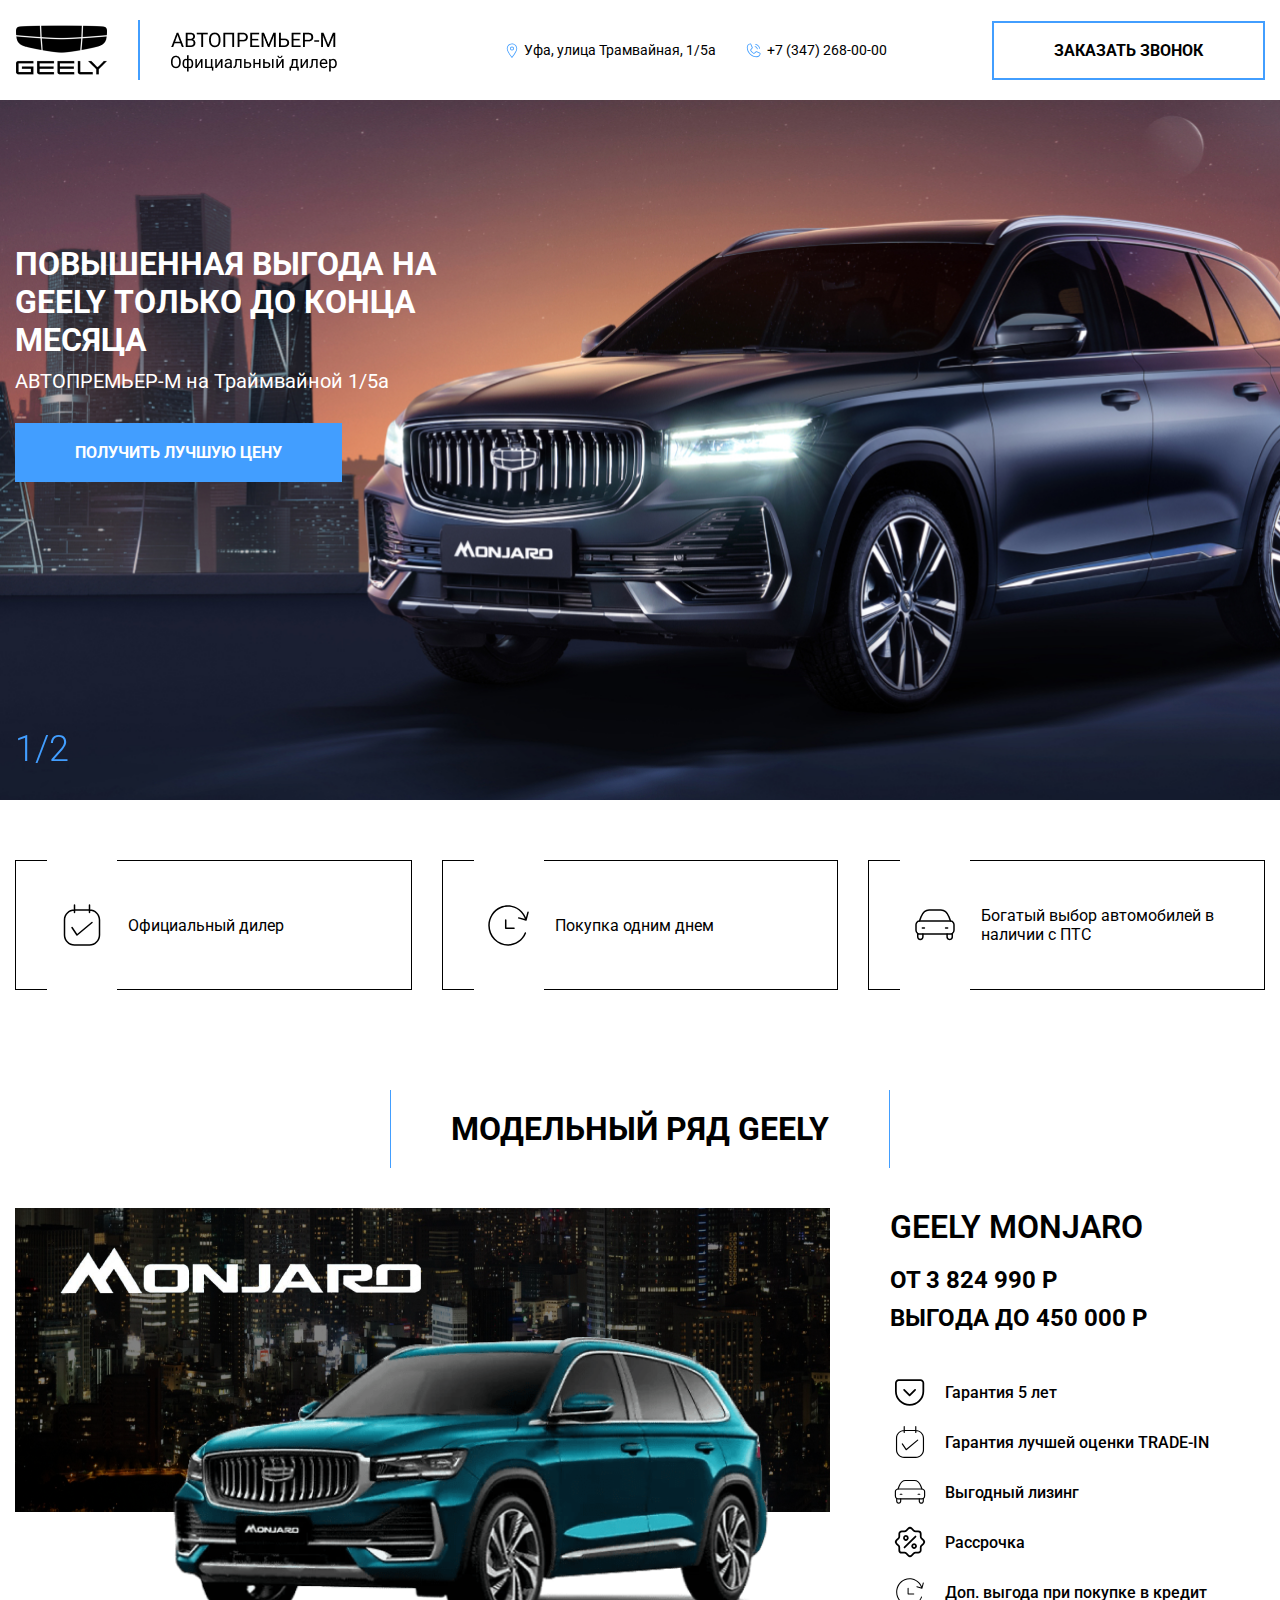
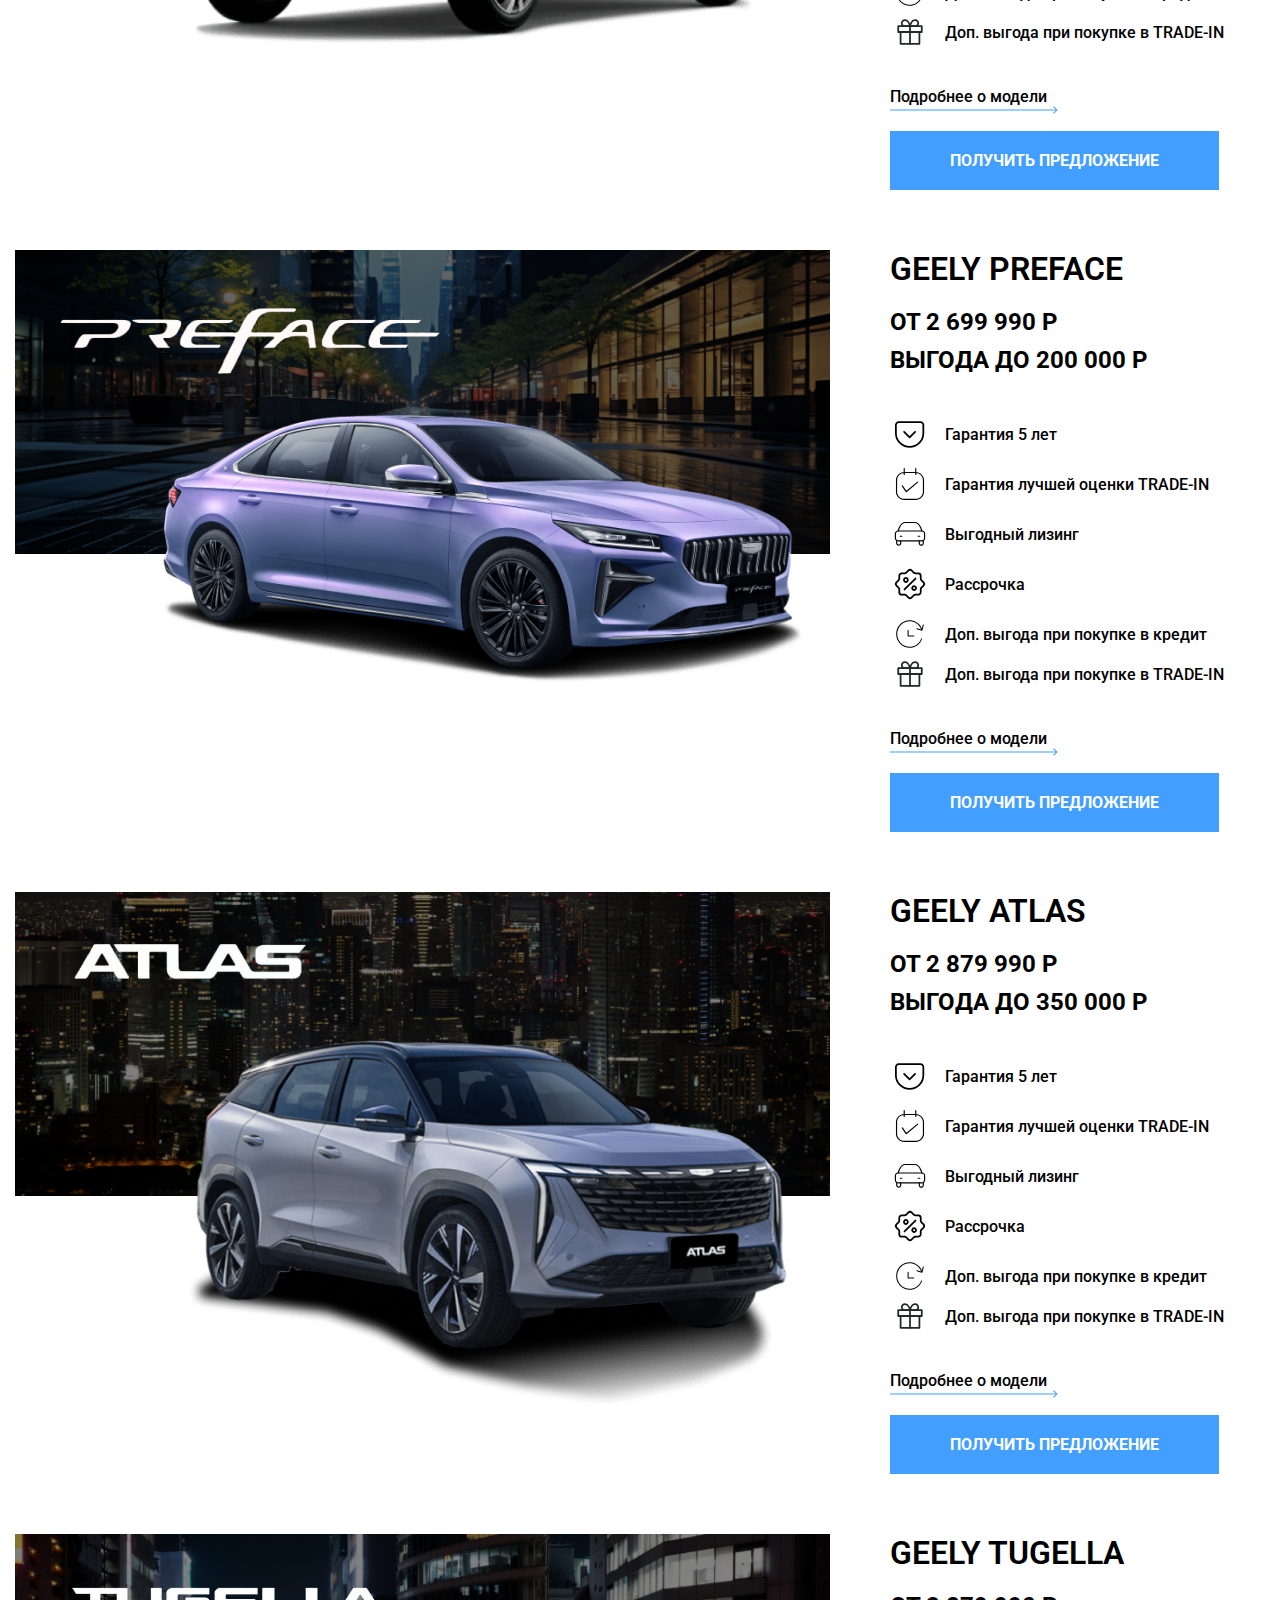
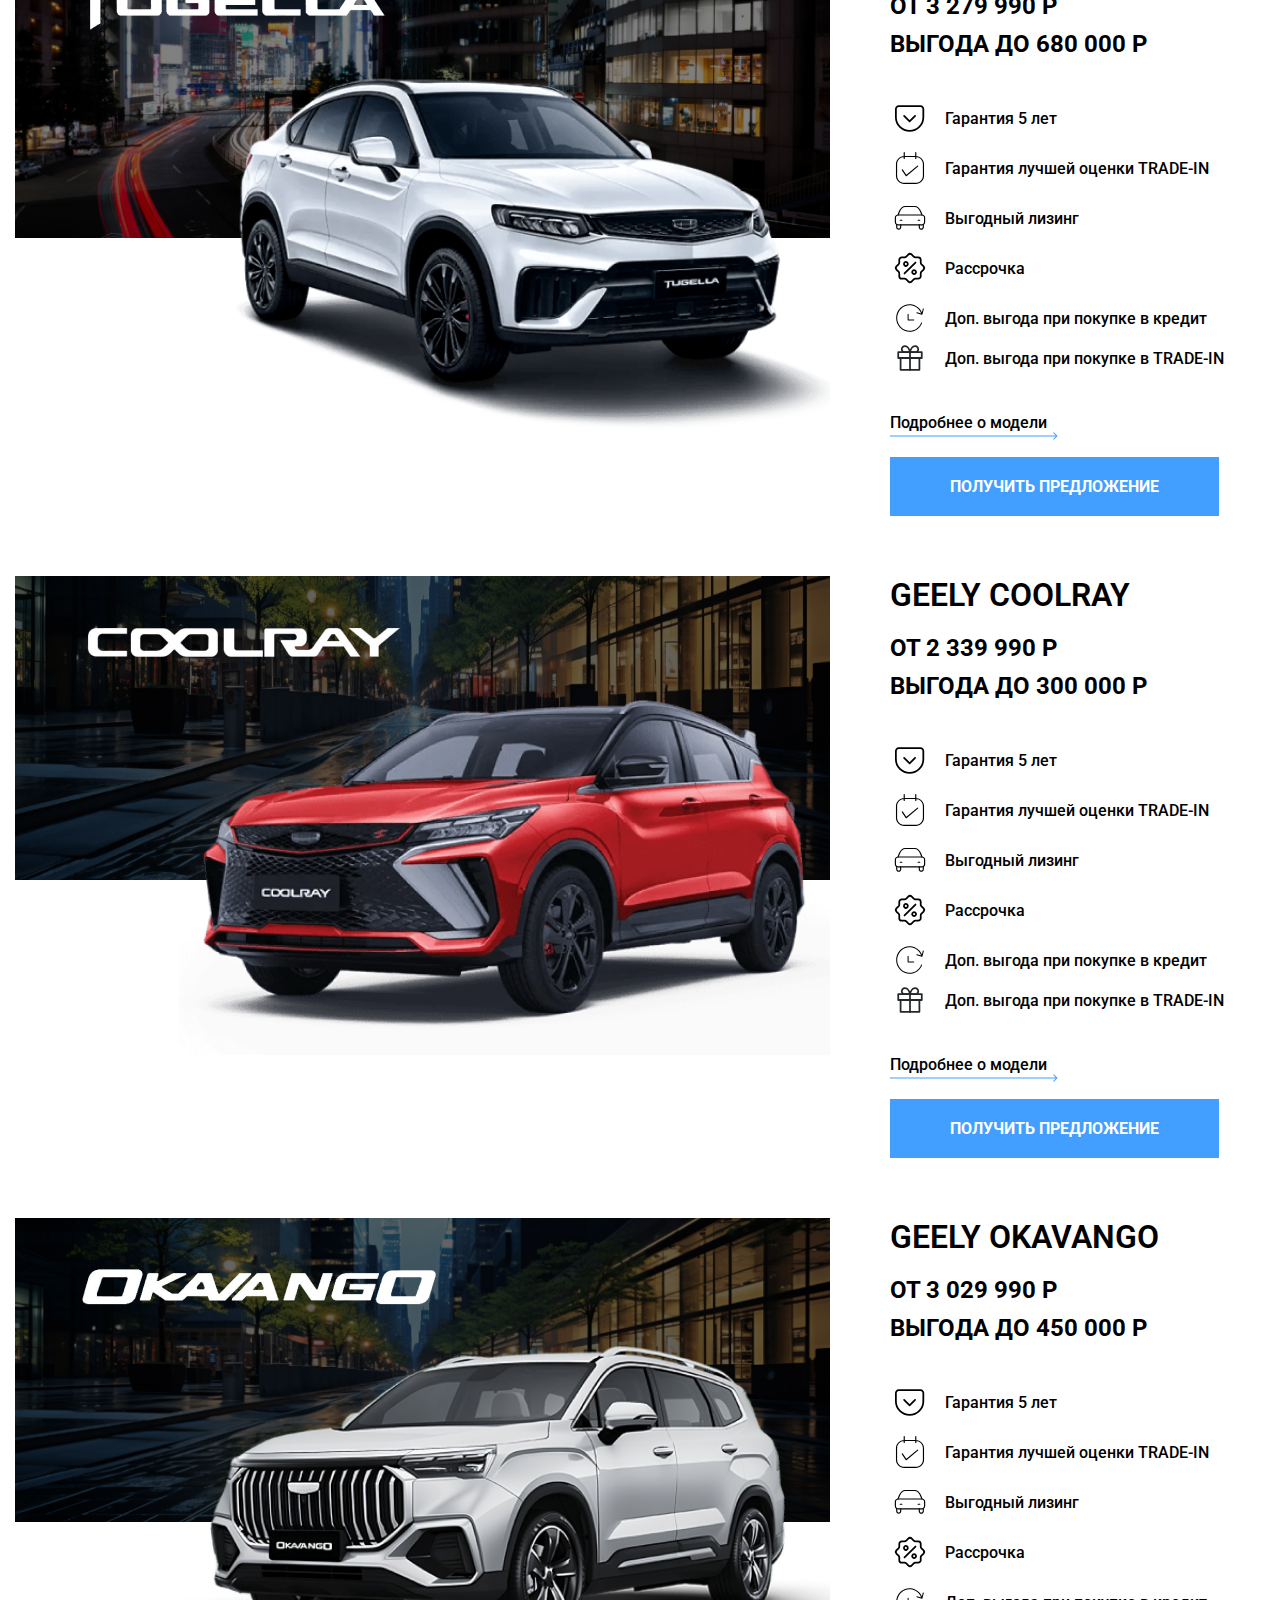
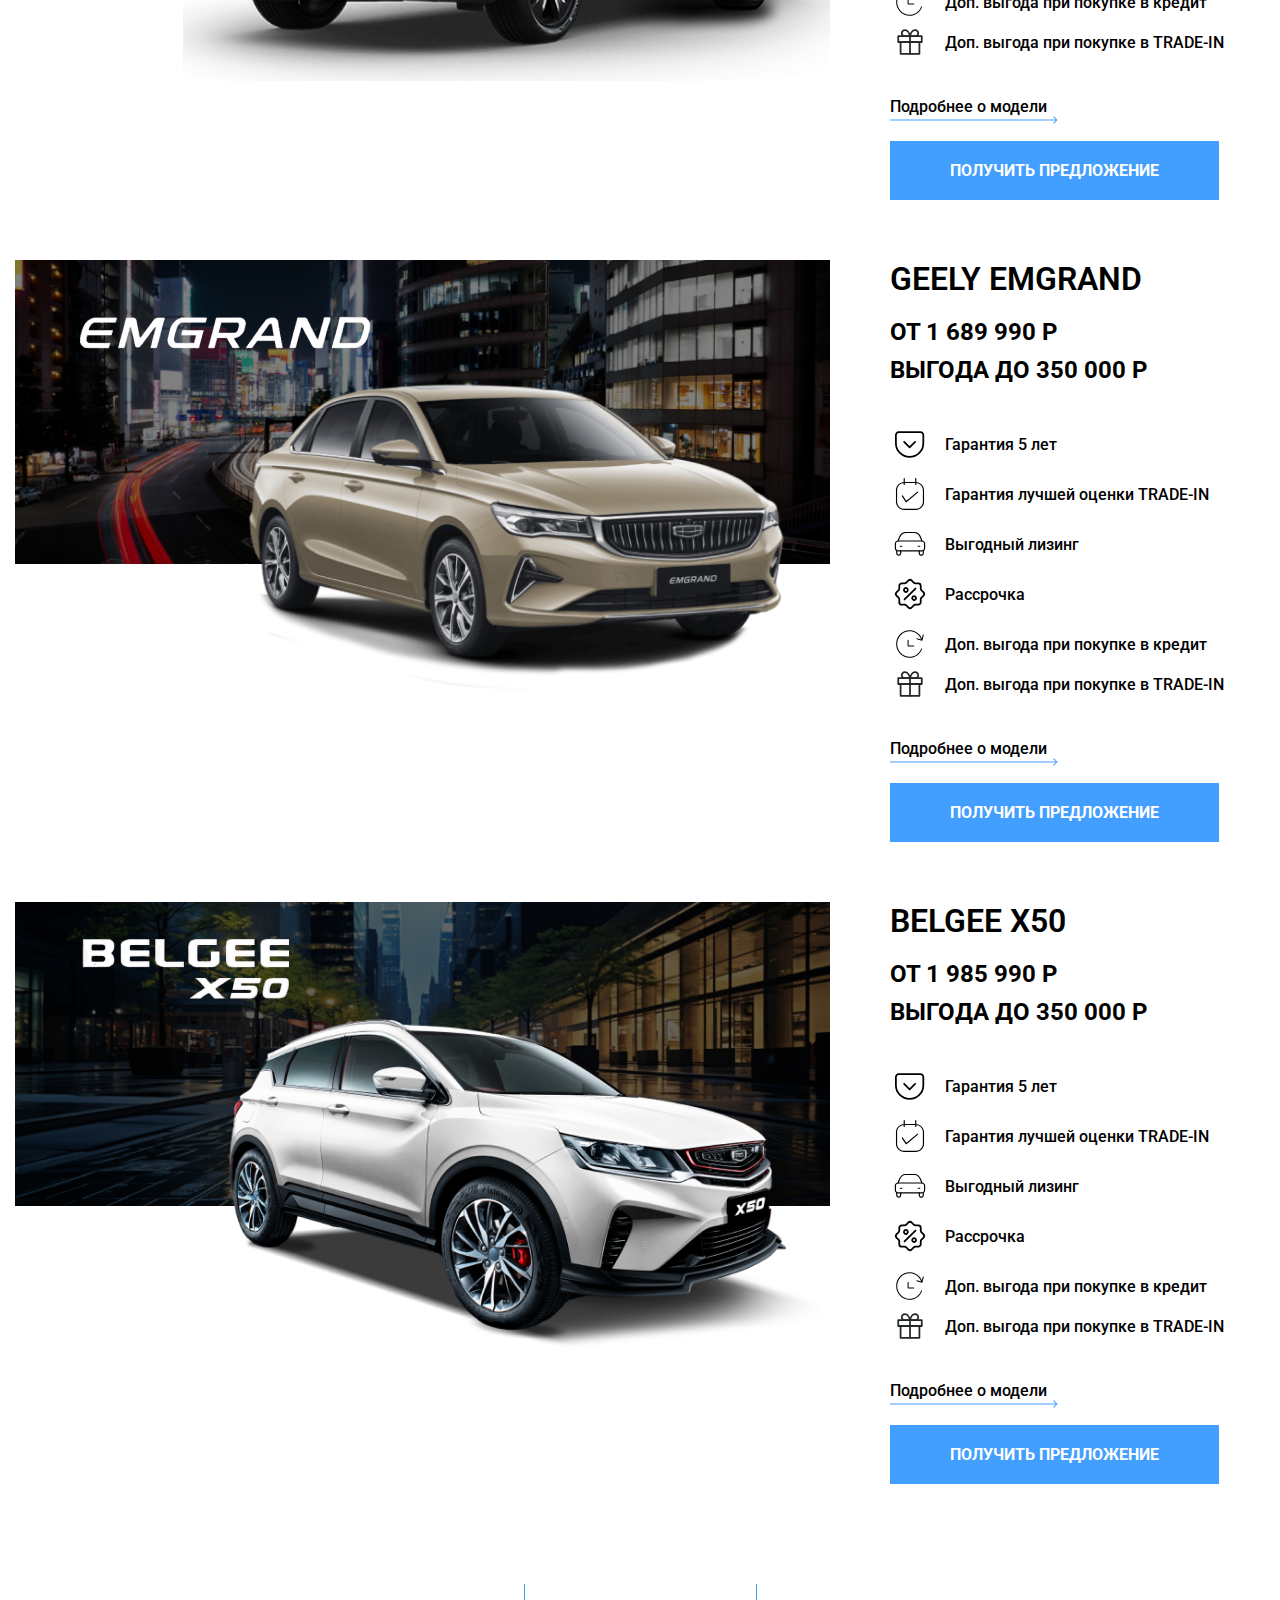
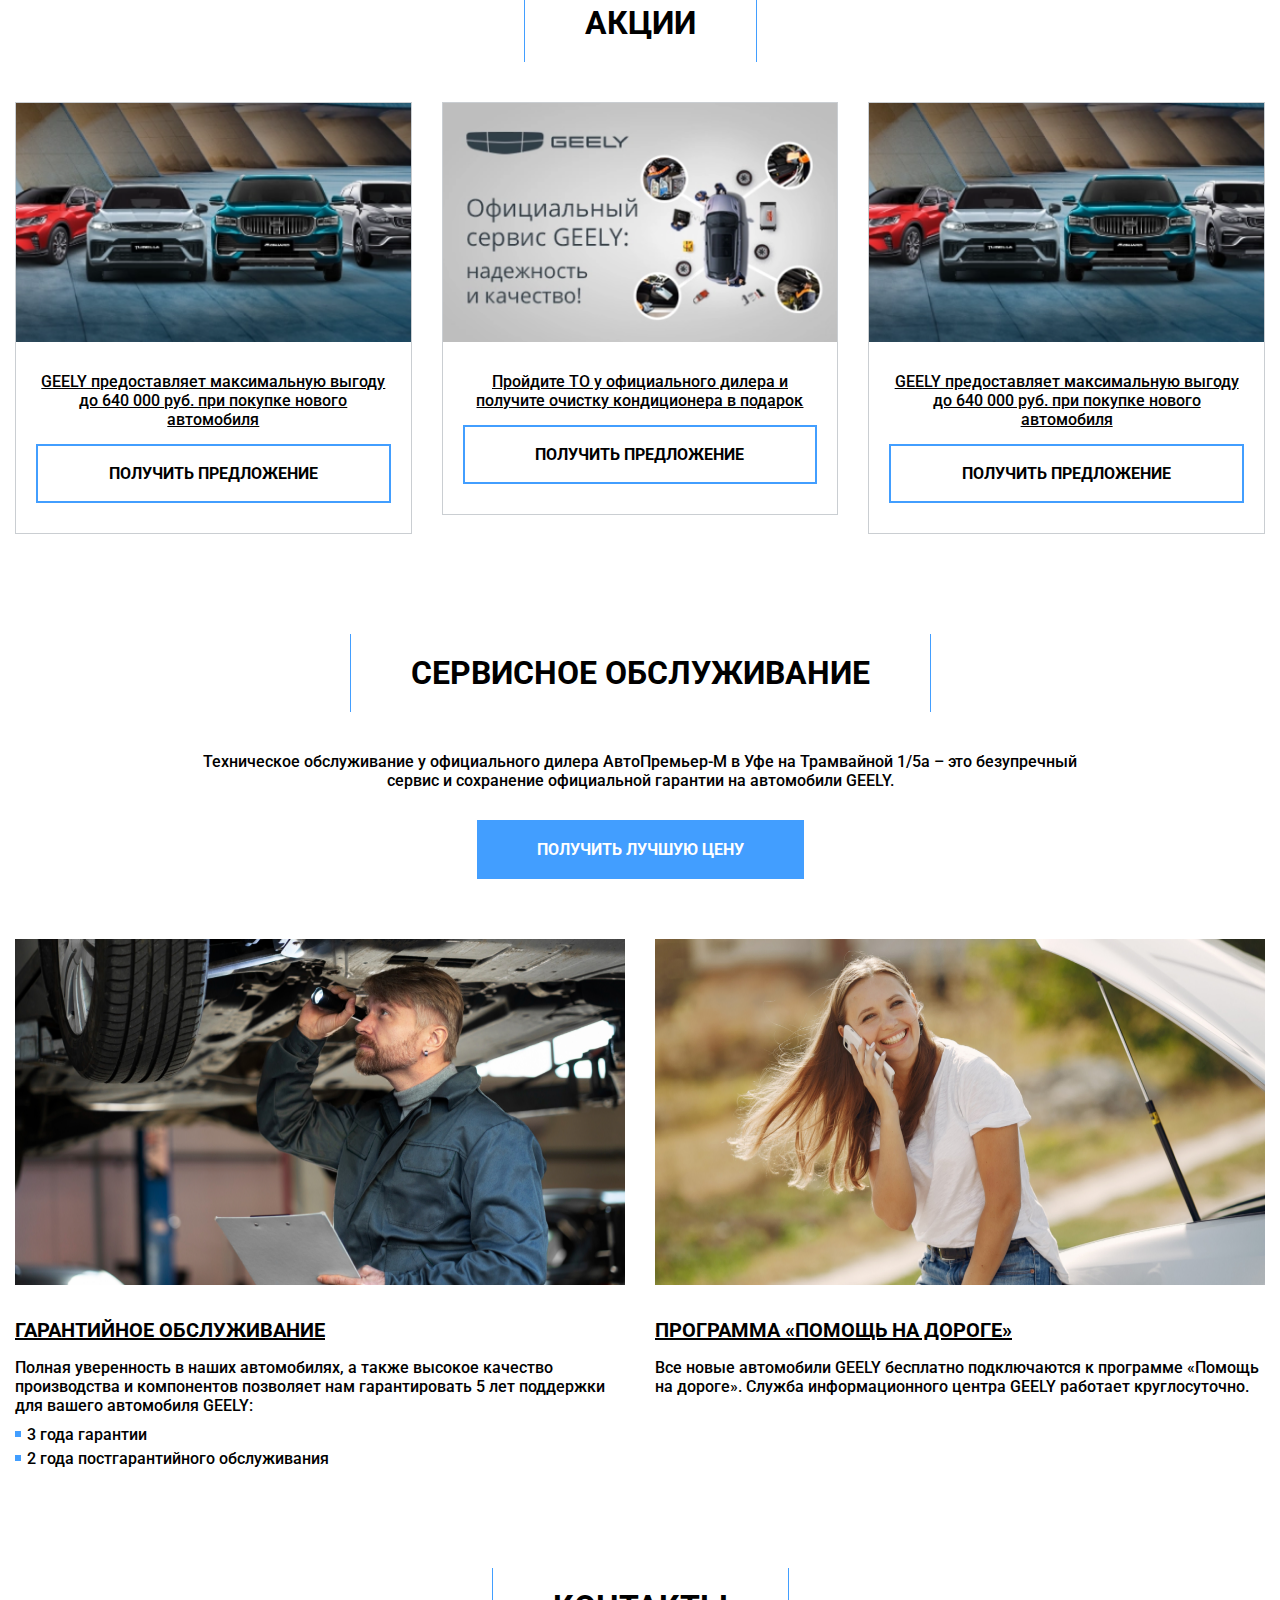
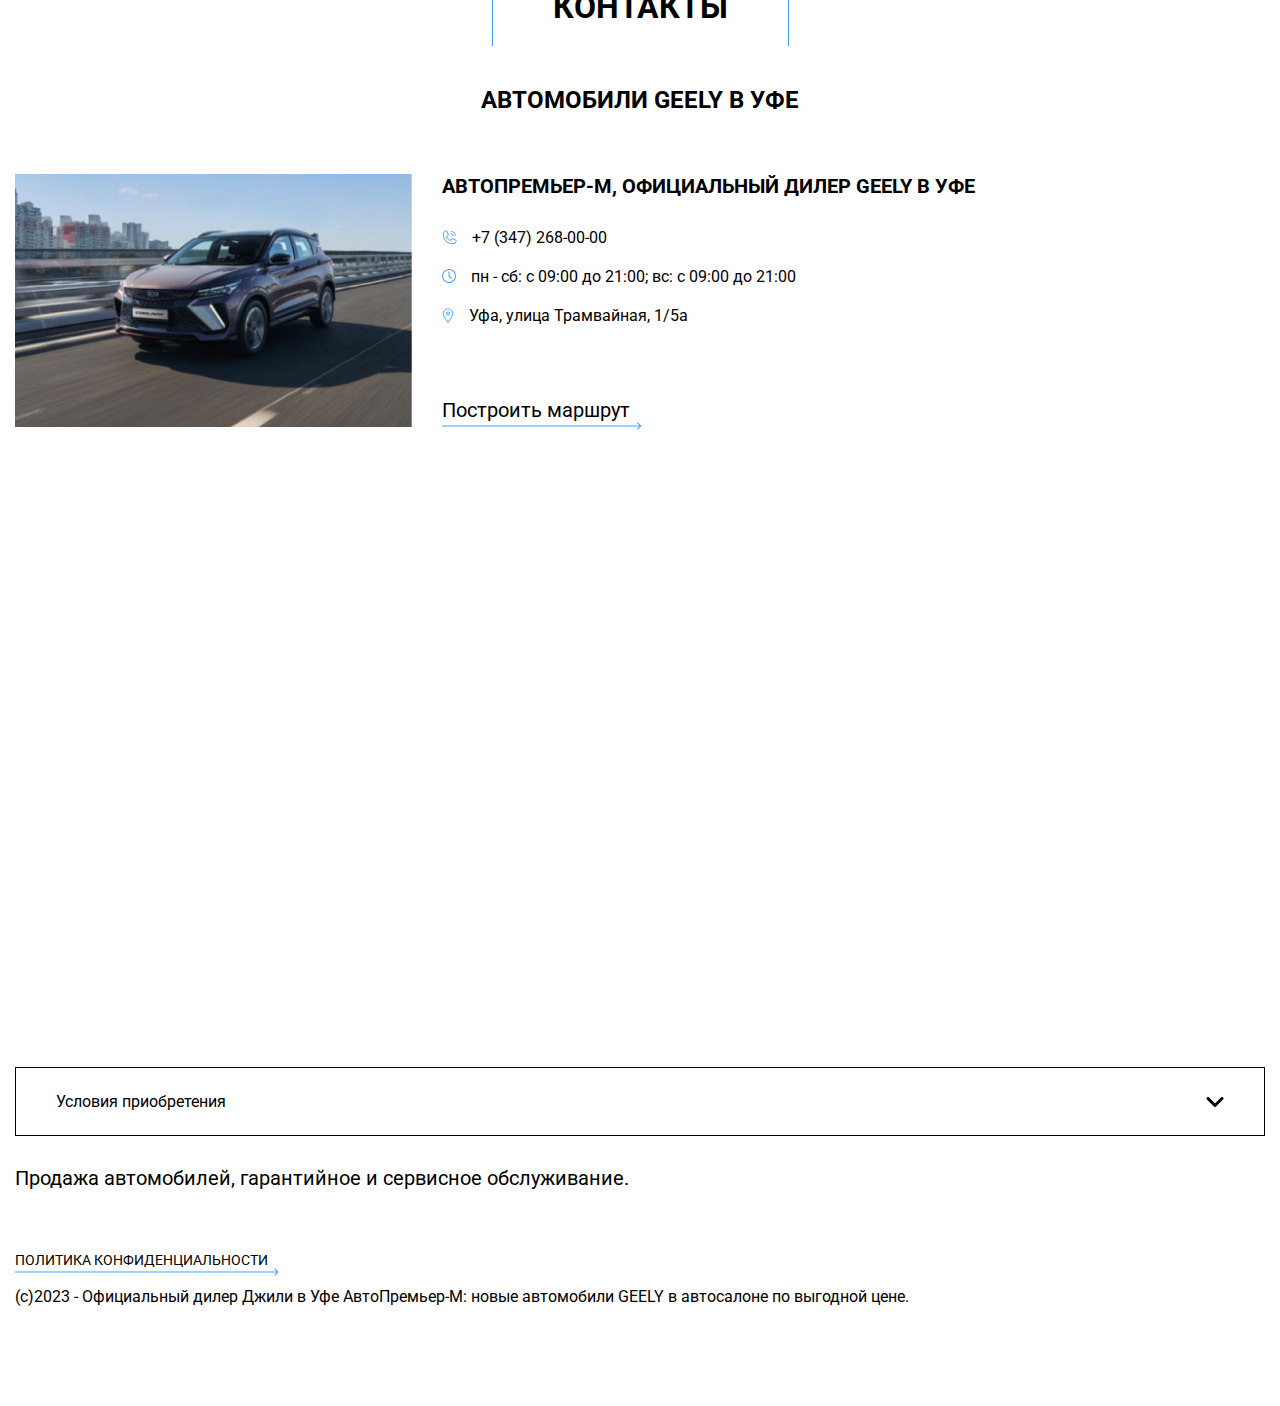
==== index.html @ cdb9cc49 "v.1" ====
<!DOCTYPE html>
<html lang="ru">
<head>
  <meta charset="utf-8">
  <title>Default</title>
  <meta name="description" content="">
  <meta http-equiv="X-UA-Compatible" content="IE=edge">
  <meta name="viewport" content="width=device-width, initial-scale=1.0">
  <!-- <link rel="shortcut icon" type="image/x-icon" href="favicon.ico"> -->

  <!-- Fonts -->
  <link rel="preconnect" href="https://fonts.googleapis.com">
  <link rel="preconnect" href="https://fonts.gstatic.com" crossorigin>
  <link href="https://fonts.googleapis.com/css2?family=Roboto:ital,wght@0,100;0,300;0,400;0,500;0,700;0,900;1,100;1,300;1,400;1,500;1,700;1,900&display=swap" rel="stylesheet">
  <!-- Fonts END -->

  <!-- Libs -->
  <link rel="stylesheet" href="libs/swiper/swiper.min.css">
  <!-- Libs END -->

  <link rel="stylesheet" href="css/reset.css">
  <link rel="stylesheet" href="css/grid.css">
  <link rel="stylesheet" href="css/main.css">
  <link rel="stylesheet" href="css/media.css">
</head>
<body>
  <div class="wrapper fx-column">
    
    <!-- Header -->

    <header class="header">
      <div class="container fx fx-between align-center">
        <div class="logo flex-center">
          <img src="img/logo.png" alt="Logo">
          <span></span>
          <img src="img/logo-text.png" alt="Logo">
        </div>
        <div class="header__data fx align-center">
          <div class="cont fx align-center">
            <a href="#" class="cont__item fx align-center">
              <svg width="12" height="15" viewBox="0 0 12 15" fill="none" xmlns="http://www.w3.org/2000/svg">
                <path d="M6.00005 15L5.68005 14.64C5.48005 14.44 0.800049 8.92002 0.800049 5.60002C0.800049 2.72002 3.12005 0.400024 6.00005 0.400024C8.88005 0.400024 11.2 2.72002 11.2 5.60002C11.2 8.92002 6.52005 14.44 6.32005 14.68L6.00005 15ZM6.00005 1.20002C3.56005 1.20002 1.60005 3.16002 1.60005 5.60002C1.60005 8.16002 4.96005 12.48 6.00005 13.76C7.04005 12.48 10.4 8.16002 10.4 5.60002C10.4 3.16002 8.44005 1.20002 6.00005 1.20002Z" fill="#429EFF"/>
                <path d="M6 7.59998C4.88 7.59998 4 6.71998 4 5.59998C4 4.47998 4.88 3.59998 6 3.59998C7.12 3.59998 8 4.47998 8 5.59998C8 6.71998 7.12 7.59998 6 7.59998ZM6 4.39998C5.32 4.39998 4.8 4.91998 4.8 5.59998C4.8 6.27998 5.32 6.79998 6 6.79998C6.68 6.79998 7.2 6.27998 7.2 5.59998C7.2 4.91998 6.68 4.39998 6 4.39998Z" fill="#429EFF"/>
              </svg>
              Уфа, улица Трамвайная, 1/5а
            </a>
            <a href="#" class="cont__item fx align-center">
              <svg width="15" height="15" viewBox="0 0 15 15" fill="none" xmlns="http://www.w3.org/2000/svg">
                <path d="M9.27969 1.26596C9.29398 1.21239 9.31868 1.16216 9.35239 1.11814C9.3861 1.07412 9.42815 1.03718 9.47615 1.00942C9.52415 0.981671 9.57715 0.963651 9.63211 0.956394C9.68708 0.949137 9.74294 0.952786 9.79649 0.967132C10.8155 1.23293 11.7451 1.76557 12.4898 2.5102C13.2344 3.25482 13.767 4.1845 14.0328 5.20346C14.0472 5.25701 14.0508 5.31287 14.0436 5.36784C14.0363 5.42281 14.0183 5.4758 13.9905 5.5238C13.9628 5.5718 13.9258 5.61385 13.8818 5.64756C13.8378 5.68127 13.7876 5.70597 13.734 5.72026C13.6984 5.72968 13.6618 5.7344 13.625 5.73432C13.5321 5.73438 13.4417 5.70373 13.3679 5.64715C13.2942 5.59057 13.2412 5.51122 13.2172 5.42143C12.989 4.54617 12.5315 3.74759 11.8919 3.108C11.2524 2.46842 10.4538 2.01095 9.57852 1.78276C9.52495 1.76847 9.47472 1.74377 9.4307 1.71006C9.38668 1.67635 9.34974 1.6343 9.32199 1.5863C9.29423 1.5383 9.27621 1.48531 9.26896 1.43034C9.2617 1.37537 9.26535 1.31952 9.27969 1.26596ZM9.01602 4.03276C10.0391 4.30557 10.6944 4.96088 10.9672 5.98393C10.9912 6.07372 11.0442 6.15307 11.1179 6.20965C11.1917 6.26623 11.2821 6.29688 11.375 6.29682C11.4118 6.2969 11.4484 6.29218 11.484 6.28276C11.5376 6.26847 11.5878 6.24377 11.6318 6.21006C11.6758 6.17635 11.7128 6.1343 11.7405 6.0863C11.7683 6.0383 11.7863 5.98531 11.7936 5.93034C11.8008 5.87537 11.7972 5.81951 11.7828 5.76596C11.4313 4.45041 10.5495 3.56869 9.23399 3.21713C9.18044 3.20282 9.12459 3.1992 9.06963 3.20647C9.01468 3.21374 8.96169 3.23177 8.9137 3.25951C8.86572 3.28726 8.82366 3.32419 8.78994 3.36819C8.75623 3.41219 8.73151 3.4624 8.71719 3.51596C8.70288 3.56951 8.69926 3.62536 8.70653 3.68032C8.7138 3.73527 8.73183 3.78826 8.75958 3.83625C8.78732 3.88424 8.82425 3.92629 8.86826 3.96001C8.91226 3.99372 8.96247 4.01845 9.01602 4.03276ZM14.6016 10.8531C14.4812 11.7722 14.0301 12.616 13.3328 13.2268C12.6354 13.8376 11.7395 14.1735 10.8125 14.1718C5.30704 14.1718 0.828132 9.69291 0.828132 4.18744C0.826356 3.26076 1.16199 2.36511 1.77234 1.66781C2.38269 0.970508 3.22601 0.519242 4.14477 0.398304C4.35627 0.372601 4.5704 0.416212 4.755 0.522585C4.9396 0.628958 5.0847 0.792351 5.16852 0.988226L6.65212 4.29994C6.71762 4.44987 6.74473 4.61376 6.73098 4.77679C6.71723 4.93982 6.66306 5.09686 6.57337 5.23369C6.56432 5.24762 6.55446 5.26101 6.54384 5.27377L5.06235 7.0358C5.05336 7.05407 5.04868 7.07416 5.04868 7.09451C5.04868 7.11487 5.05336 7.13496 5.06235 7.15322C5.60094 8.25572 6.75688 9.40323 7.87485 9.94112C7.89352 9.94963 7.91391 9.95368 7.93441 9.95294C7.95491 9.95221 7.97496 9.94672 7.99298 9.9369L9.72899 8.46033C9.74141 8.44958 9.75457 8.43972 9.76837 8.4308C9.90459 8.33998 10.0613 8.28457 10.2244 8.26959C10.3874 8.25461 10.5516 8.28054 10.7021 8.34502L14.0237 9.83354C14.2169 9.91919 14.3775 10.0648 14.4816 10.2488C14.5857 10.4328 14.6278 10.6454 14.6016 10.8552V10.8531ZM13.7656 10.749C13.768 10.7196 13.761 10.6902 13.7458 10.665C13.7305 10.6397 13.7077 10.6199 13.6806 10.6084L10.3583 9.11987C10.3401 9.11286 10.3207 9.10987 10.3013 9.11108C10.2819 9.11229 10.2629 9.11769 10.2458 9.1269L8.51048 10.6035C8.49782 10.614 8.48446 10.6239 8.4711 10.633C8.32955 10.7274 8.16596 10.7835 7.99627 10.7958C7.82658 10.8081 7.6566 10.7763 7.5029 10.7033C6.21196 10.0796 4.92524 8.80487 4.30157 7.52588C4.22822 7.37307 4.19556 7.20391 4.20677 7.03478C4.21798 6.86565 4.27267 6.70228 4.36555 6.56049C4.37466 6.54643 4.38477 6.53303 4.39579 6.52041L5.87587 4.75627C5.88433 4.73786 5.88871 4.71783 5.88871 4.69756C5.88871 4.67729 5.88433 4.65727 5.87587 4.63885L4.39579 1.32643C4.38602 1.29983 4.36843 1.2768 4.34535 1.26036C4.32226 1.24393 4.29475 1.23485 4.26641 1.23432H4.25024C3.53512 1.32945 2.87908 1.68161 2.4046 2.22504C1.93013 2.76848 1.66968 3.46603 1.67188 4.18744C1.67188 9.22744 5.77251 13.3281 10.8125 13.3281C11.534 13.3302 12.2317 13.0697 12.7751 12.5951C13.3186 12.1205 13.6707 11.4643 13.7656 10.749Z" fill="#429EFF"/>
              </svg>
              +7 (347) 268-00-00
            </a>
          </div>
          <a href="#" class="btn btn--second flex-center header__btn">Заказать звонок</a>
        </div>
      </div>
    </header>
    
    <!-- Main -->

    <main class="main">

      <!-- Hero -->

      <div class="swiper-container hero">
        <div class="swiper-wrapper">
          <div class="swiper-slide hero__item">
            <span class="hero__img" style="background: url(img/other/hero-1.jpg) center/cover no-repeat;"></span>
            <div class="container">
              <div class="hero__box">
                <div class="title">
                  <p class="title__h1">Повышенная выгода на GeEly только до конца месяца</p>
                </div>
                <p class="hero__text"><span>Автопремьер-М </span> на Траймвайной 1/5а</p>
                <div class="hero__btn fx">
                  <a href="#" class="btn btn--primary flex-center">пОЛУЧИТЬ ЛУЧШУЮ ЦЕНУ</a>
                </div>
              </div>
            </div>
          </div>
          <div class="swiper-slide hero__item">
            <span class="hero__img" style="background: url(img/other/hero-1.jpg) center/cover no-repeat;"></span>
            <div class="container">
              <div class="hero__box">
                <div class="title">
                  <p class="title__h1">Повышенная выгода на GeEly только до конца месяца</p>
                </div>
                <p class="hero__text"><span>Автопремьер-М </span> на Траймвайной 1/5а</p>
                <div class="hero__btn fx">
                  <a href="#" class="btn btn--primary flex-center">пОЛУЧИТЬ ЛУЧШУЮ ЦЕНУ</a>
                </div>
              </div>
            </div>
          </div>
        </div>
        <div class="swiper-pagination container fx"></div>
        <div class="hero__arrow container">
          <button class="swiper-button-arrow swiper-button-next flex-center">
            <svg viewBox="0 0 24 45" fill="none" xmlns="http://www.w3.org/2000/svg">
              <path d="M1 1L22 22.5L1 44" stroke="#429EFF" stroke-width="2"/>
            </svg>
          </button>
          <button class="swiper-button-arrow swiper-button-prev flex-center">
            <svg viewBox="0 0 24 45" fill="none" xmlns="http://www.w3.org/2000/svg">
              <path d="M23 1L2 22.5L23 44" stroke="#429EFF" stroke-width="2"/>
            </svg>
          </button>
        </div>
      </div>

      <!-- Vantage -->

      <div class="vantage">
        <div class="container">
          <div class="row">
            <div class="col-4">
              <div class="vantage__item fx align-center">
                <span class="vantage__icon flex-center">
                  <svg xmlns="http://www.w3.org/2000/svg" width="52" height="52" viewBox="0 0 52 52" fill="none">
                    <path d="M18.5 11.75C18.9142 11.75 19.25 11.4142 19.25 11C19.25 10.5858 18.9142 10.25 18.5 10.25V11.75ZM33.5 10.25C33.0858 10.25 32.75 10.5858 32.75 11C32.75 11.4142 33.0858 11.75 33.5 11.75V10.25ZM18.5 10.25C18.0858 10.25 17.75 10.5858 17.75 11C17.75 11.4142 18.0858 11.75 18.5 11.75V10.25ZM33.5 11.75C33.9142 11.75 34.25 11.4142 34.25 11C34.25 10.5858 33.9142 10.25 33.5 10.25V11.75ZM19.25 11C19.25 10.5858 18.9142 10.25 18.5 10.25C18.0858 10.25 17.75 10.5858 17.75 11H19.25ZM17.75 13.5C17.75 13.9142 18.0858 14.25 18.5 14.25C18.9142 14.25 19.25 13.9142 19.25 13.5H17.75ZM17.75 11C17.75 11.4142 18.0858 11.75 18.5 11.75C18.9142 11.75 19.25 11.4142 19.25 11H17.75ZM19.25 6C19.25 5.58579 18.9142 5.25 18.5 5.25C18.0858 5.25 17.75 5.58579 17.75 6H19.25ZM34.25 11C34.25 10.5858 33.9142 10.25 33.5 10.25C33.0858 10.25 32.75 10.5858 32.75 11H34.25ZM32.75 13.5C32.75 13.9142 33.0858 14.25 33.5 14.25C33.9142 14.25 34.25 13.9142 34.25 13.5H32.75ZM32.75 11C32.75 11.4142 33.0858 11.75 33.5 11.75C33.9142 11.75 34.25 11.4142 34.25 11H32.75ZM34.25 6C34.25 5.58579 33.9142 5.25 33.5 5.25C33.0858 5.25 32.75 5.58579 32.75 6H34.25ZM18.5 10.25C12.5629 10.25 7.75 15.0629 7.75 21H9.25C9.25 15.8914 13.3914 11.75 18.5 11.75V10.25ZM7.75 21V36H9.25V21H7.75ZM7.75 36C7.75 41.9371 12.5629 46.75 18.5 46.75V45.25C13.3914 45.25 9.25 41.1086 9.25 36H7.75ZM18.5 46.75H33.5V45.25H18.5V46.75ZM33.5 46.75C39.4371 46.75 44.25 41.9371 44.25 36H42.75C42.75 41.1086 38.6086 45.25 33.5 45.25V46.75ZM44.25 36V21H42.75V36H44.25ZM44.25 21C44.25 15.0629 39.4371 10.25 33.5 10.25V11.75C38.6086 11.75 42.75 15.8914 42.75 21H44.25ZM18.5 11.75L33.5 11.75V10.25L18.5 10.25V11.75ZM17.75 11V13.5H19.25V11H17.75ZM19.25 11V6H17.75V11H19.25ZM32.75 11V13.5H34.25V11H32.75ZM34.25 11V6H32.75V11H34.25Z" fill="black"></path>
                    <path d="M16 28.5L21 36L36 23.5" stroke="black" stroke-width="1.5" stroke-linecap="round" stroke-linejoin="round"></path>
                  </svg>
                </span>
                Официальный дилер
              </div>
            </div>
            <div class="col-4">
              <div class="vantage__item fx align-center">
                <span class="vantage__icon flex-center">
                  <svg xmlns="http://www.w3.org/2000/svg" width="41" height="41" viewBox="0 0 41 41" fill="none">
                    <path d="M37.3031 15.1319C37.4171 15.5301 37.8323 15.7605 38.2305 15.6465C38.6287 15.5325 38.8591 15.1173 38.7451 14.7191L37.3031 15.1319ZM33.2881 6.70714L33.8282 6.18678L33.8277 6.18618L33.2881 6.70714ZM23.5961 1.3722L23.7476 0.637669L23.7462 0.637382L23.5961 1.3722ZM12.6727 2.48655L12.3773 1.79718L12.3765 1.7975L12.6727 2.48655ZM4.18692 9.66295L3.55661 9.25649L3.5566 9.2565L4.18692 9.66295ZM6.53819 34.2873L7.08053 33.7692L7.0802 33.7689L6.53819 34.2873ZM30.4103 36.7138L30.8373 37.3303L30.8375 37.3302L30.4103 36.7138ZM38.0717 28.2383C38.2251 27.8536 38.0375 27.4173 37.6528 27.2639C37.268 27.1105 36.8317 27.298 36.6783 27.6828L38.0717 28.2383ZM37.298 14.7368C37.1938 15.1377 37.4344 15.5471 37.8353 15.6513C38.2362 15.7555 38.6456 15.515 38.7498 15.1141L37.298 14.7368ZM40.7278 7.50308C40.8319 7.10218 40.5914 6.69273 40.1905 6.58855C39.7896 6.48436 39.3802 6.72489 39.276 7.12579L40.7278 7.50308ZM37.8242 15.6485C38.2234 15.7588 38.6365 15.5246 38.7468 15.1253C38.8572 14.7261 38.6229 14.313 38.2237 14.2027L37.8242 15.6485ZM30.8439 12.1634C30.4447 12.0531 30.0316 12.2873 29.9213 12.6866C29.8109 13.0858 30.0451 13.4989 30.4444 13.6092L30.8439 12.1634ZM18.4649 14.9255C18.4649 14.5113 18.1292 14.1755 17.7149 14.1755C17.3007 14.1755 16.9649 14.5113 16.9649 14.9255H18.4649ZM17.7149 23.2831H16.9649C16.9649 23.6973 17.3007 24.0331 17.7149 24.0331V23.2831ZM26.0726 24.0331C26.4868 24.0331 26.8226 23.6973 26.8226 23.2831C26.8226 22.8689 26.4868 22.5331 26.0726 22.5331V24.0331ZM38.7451 14.7191C37.8282 11.5158 36.14 8.58623 33.8282 6.18678L32.748 7.22751C34.8896 9.45038 36.4536 12.1644 37.3031 15.1319L38.7451 14.7191ZM33.8277 6.18618C31.1028 3.36415 27.5896 1.43031 23.7476 0.63767L23.4445 2.10673C26.9907 2.83835 30.2335 4.62332 32.7486 7.2281L33.8277 6.18618ZM23.7462 0.637382C19.9269 -0.142995 15.9603 0.261653 12.3773 1.79718L12.9681 3.17591C16.2703 1.76074 19.926 1.38781 23.4459 2.10702L23.7462 0.637382ZM12.3765 1.7975C8.76043 3.35178 5.68973 5.94867 3.55661 9.25649L4.81722 10.0694C6.78871 7.01223 9.62675 4.6121 12.9688 3.17559L12.3765 1.7975ZM3.5566 9.2565C-1.63783 17.312 -0.628848 27.8788 5.99619 34.8057L7.0802 33.7689C0.934798 27.3435 -0.00113893 17.5417 4.81723 10.0694L3.5566 9.2565ZM5.99586 34.8053C12.5277 41.6434 23.0632 42.7143 30.8373 37.3303L29.9833 36.0972C22.8159 41.061 13.1026 40.0737 7.08053 33.7692L5.99586 34.8053ZM30.8375 37.3302C34.0899 35.0763 36.6061 31.914 38.0717 28.2383L36.6783 27.6828C35.322 31.0846 32.9933 34.0113 29.9831 36.0973L30.8375 37.3302ZM38.7498 15.1141L40.7278 7.50308L39.276 7.12579L37.298 14.7368L38.7498 15.1141ZM38.2237 14.2027L30.8439 12.1634L30.4444 13.6092L37.8242 15.6485L38.2237 14.2027ZM16.9649 14.9255V23.2831H18.4649V14.9255H16.9649ZM17.7149 24.0331H26.0726V22.5331H17.7149V24.0331Z" fill="black"></path>
                  </svg>
                </span>
                Покупка одним днем
              </div>
            </div>
            <div class="col-4">
              <div class="vantage__item fx align-center">
                <span class="vantage__icon flex-center">
                  <svg xmlns="http://www.w3.org/2000/svg" width="52" height="52" viewBox="0 0 52 52" fill="none">
                    <path fill-rule="evenodd" clip-rule="evenodd" d="M12.0795 17.785C13.7029 13.7697 15.6557 11 20.0762 11H31.9257C36.342 11 38.2968 13.7697 39.9224 17.785L41.5458 22.081C42.7554 22.0955 43.8666 22.7504 44.4654 23.8015C44.8176 24.4002 45.0021 25.0828 44.9995 25.7775V31.3169C45.0152 32.6103 44.3623 33.8203 43.2726 34.5173C42.7545 34.84 42.1562 35.0111 41.5458 35.0113H10.454C9.84355 35.0111 9.24534 34.84 8.72716 34.5173C7.63747 33.8203 6.9846 32.6103 7.00031 31.3169V25.7775C6.99803 25.0835 7.18251 24.4017 7.53441 23.8036C8.13318 22.7525 9.24439 22.0976 10.454 22.0831L12.0795 17.785Z" stroke="black" stroke-width="1.5" stroke-linecap="round" stroke-linejoin="round"></path>
                    <path d="M14.6599 35.0134C14.6599 34.5992 14.3241 34.2634 13.9099 34.2634C13.4957 34.2634 13.1599 34.5992 13.1599 35.0134H14.6599ZM13.9099 37.7852H13.1599C13.1599 37.7933 13.16 37.8013 13.1603 37.8093L13.9099 37.7852ZM11.3175 40.555L11.2914 41.3045C11.3086 41.3051 11.3258 41.3051 11.3431 41.3045L11.3175 40.555ZM8.72721 37.7831L9.47681 37.8078C9.47708 37.7996 9.47721 37.7913 9.47721 37.7831H8.72721ZM9.47721 34.5173C9.47721 34.1031 9.14143 33.7673 8.72721 33.7673C8.313 33.7673 7.97721 34.1031 7.97721 34.5173H9.47721ZM10.4541 21.3311C10.0399 21.3311 9.70409 21.6668 9.70409 22.0811C9.70409 22.4953 10.0399 22.8311 10.4541 22.8311V21.3311ZM41.5459 22.8311C41.9601 22.8311 42.2959 22.4953 42.2959 22.0811C42.2959 21.6668 41.9601 21.3311 41.5459 21.3311V22.8311ZM38.8421 35.0113C38.8421 34.5971 38.5064 34.2613 38.0921 34.2613C37.6779 34.2613 37.3421 34.5971 37.3421 35.0113H38.8421ZM38.0921 37.7831L38.8406 37.8309C38.8416 37.815 38.8421 37.7991 38.8421 37.7831H38.0921ZM39.3377 40.1692L39.7264 39.5278L39.3377 40.1692ZM42.0293 40.1692L41.6406 39.5278L42.0293 40.1692ZM43.2748 37.7831H42.5248C42.5248 37.7991 42.5253 37.815 42.5263 37.8309L43.2748 37.7831ZM44.0248 34.5173C44.0248 34.1031 43.689 33.7673 43.2748 33.7673C42.8606 33.7673 42.5248 34.1031 42.5248 34.5173H44.0248ZM13.3335 28.1941C12.9193 28.1941 12.5835 28.5298 12.5835 28.9441C12.5835 29.3583 12.9193 29.6941 13.3335 29.6941V28.1941ZM15.4446 29.6941C15.8588 29.6941 16.1946 29.3583 16.1946 28.9441C16.1946 28.5298 15.8588 28.1941 15.4446 28.1941V29.6941ZM36.5552 28.1941C36.141 28.1941 35.8052 28.5298 35.8052 28.9441C35.8052 29.3583 36.141 29.6941 36.5552 29.6941V28.1941ZM38.6663 29.6941C39.0805 29.6941 39.4163 29.3583 39.4163 28.9441C39.4163 28.5298 39.0805 28.1941 38.6663 28.1941V29.6941ZM13.1599 35.0134V37.7852H14.6599V35.0134H13.1599ZM13.1603 37.8093C13.1944 38.876 12.3586 39.769 11.2919 39.8054L11.3431 41.3045C13.2364 41.24 14.7202 39.6547 14.6595 37.7612L13.1603 37.8093ZM11.3436 39.8054C10.277 39.7682 9.44176 38.8745 9.47681 37.8078L7.97762 37.7585C7.9154 39.652 9.39795 41.2385 11.2914 41.3045L11.3436 39.8054ZM9.47721 37.7831V34.5173H7.97721V37.7831H9.47721ZM10.4541 22.8311H41.5459V21.3311H10.4541V22.8311ZM37.3421 35.0113V37.7831H38.8421V35.0113H37.3421ZM37.3437 37.7353C37.2642 38.9794 37.8828 40.1645 38.9489 40.8106L39.7264 39.5278C39.1381 39.1713 38.7968 38.5174 38.8406 37.8309L37.3437 37.7353ZM38.9489 40.8106C40.015 41.4567 41.3519 41.4567 42.418 40.8106L41.6406 39.5278C41.0523 39.8843 40.3146 39.8843 39.7264 39.5278L38.9489 40.8106ZM42.418 40.8106C43.4841 40.1645 44.1027 38.9794 44.0233 37.7353L42.5263 37.8309C42.5702 38.5174 42.2288 39.1713 41.6406 39.5278L42.418 40.8106ZM44.0248 37.7831V34.5173H42.5248V37.7831H44.0248ZM13.3335 29.6941H15.4446V28.1941H13.3335V29.6941ZM36.5552 29.6941H38.6663V28.1941H36.5552V29.6941Z" fill="black"></path>
                  </svg>
                </span>
                Богатый выбор автомобилей в наличии с ПТС
              </div>
            </div>
          </div>
        </div>
      </div>

      <!-- Models -->

      <div class="models">
        <div class="container">
          <div class="title title--mb title--line text-center">
            <h2><span>Модельный ряд GEELY</span></h2>
          </div>
          <div class="models__items">
            <div class="models__item models__item--1">
              <div class="models__image">
                <span class="models__bg" style="background: url('img/models/monjaro_bg.png') center/cover no-repeat;"></span>
                <img class="models__title" src="img/models/monjaro_text.png" alt="Text">
                <img class="models__img" src="img/models/monjaro.png" alt="Img">
              </div>
              <div class="models__data">
                <h3>Geely Monjaro</h3>
                <div class="models__price">
                  <p>ОТ 3 824 990 Р</p>
                  <p>ВЫГОДА ДО 450 000 Р</p>
                </div>
                <ul class="models__list">
                  <li>
                    <span>
                      <svg xmlns="http://www.w3.org/2000/svg" viewBox="0 0 34 34" fill="none">
                        <path d="M7.33333 7H26C26.6188 7 27.2123 7.24583 27.6499 7.68342C28.0875 8.121 28.3333 8.71449 28.3333 9.33333V16.3333C28.3333 19.4275 27.1042 22.395 24.9162 24.5829C22.7283 26.7708 19.7609 28 16.6667 28C15.1346 28 13.6175 27.6982 12.202 27.1119C10.7866 26.5256 9.50044 25.6663 8.41709 24.5829C6.22916 22.395 5 19.4275 5 16.3333V9.33333C5 8.71449 5.24583 8.121 5.68342 7.68342C6.121 7.24583 6.71449 7 7.33333 7V7Z" stroke="black" stroke-width="1.5" stroke-linecap="round" stroke-linejoin="round"></path>
                        <path d="M12 15.1667L16.6667 19.8334L21.3333 15.1667" stroke="black" stroke-width="1.5" stroke-linecap="round" stroke-linejoin="round"></path>
                    </svg>
                    </span>
                  Гарантия 5 лет</li>
                  <li>
                    <span>
                      <svg xmlns="http://www.w3.org/2000/svg" viewBox="0 0 52 52" fill="none">
                        <path d="M18.5 11.75C18.9142 11.75 19.25 11.4142 19.25 11C19.25 10.5858 18.9142 10.25 18.5 10.25V11.75ZM33.5 10.25C33.0858 10.25 32.75 10.5858 32.75 11C32.75 11.4142 33.0858 11.75 33.5 11.75V10.25ZM18.5 10.25C18.0858 10.25 17.75 10.5858 17.75 11C17.75 11.4142 18.0858 11.75 18.5 11.75V10.25ZM33.5 11.75C33.9142 11.75 34.25 11.4142 34.25 11C34.25 10.5858 33.9142 10.25 33.5 10.25V11.75ZM19.25 11C19.25 10.5858 18.9142 10.25 18.5 10.25C18.0858 10.25 17.75 10.5858 17.75 11H19.25ZM17.75 13.5C17.75 13.9142 18.0858 14.25 18.5 14.25C18.9142 14.25 19.25 13.9142 19.25 13.5H17.75ZM17.75 11C17.75 11.4142 18.0858 11.75 18.5 11.75C18.9142 11.75 19.25 11.4142 19.25 11H17.75ZM19.25 6C19.25 5.58579 18.9142 5.25 18.5 5.25C18.0858 5.25 17.75 5.58579 17.75 6H19.25ZM34.25 11C34.25 10.5858 33.9142 10.25 33.5 10.25C33.0858 10.25 32.75 10.5858 32.75 11H34.25ZM32.75 13.5C32.75 13.9142 33.0858 14.25 33.5 14.25C33.9142 14.25 34.25 13.9142 34.25 13.5H32.75ZM32.75 11C32.75 11.4142 33.0858 11.75 33.5 11.75C33.9142 11.75 34.25 11.4142 34.25 11H32.75ZM34.25 6C34.25 5.58579 33.9142 5.25 33.5 5.25C33.0858 5.25 32.75 5.58579 32.75 6H34.25ZM18.5 10.25C12.5629 10.25 7.75 15.0629 7.75 21H9.25C9.25 15.8914 13.3914 11.75 18.5 11.75V10.25ZM7.75 21V36H9.25V21H7.75ZM7.75 36C7.75 41.9371 12.5629 46.75 18.5 46.75V45.25C13.3914 45.25 9.25 41.1086 9.25 36H7.75ZM18.5 46.75H33.5V45.25H18.5V46.75ZM33.5 46.75C39.4371 46.75 44.25 41.9371 44.25 36H42.75C42.75 41.1086 38.6086 45.25 33.5 45.25V46.75ZM44.25 36V21H42.75V36H44.25ZM44.25 21C44.25 15.0629 39.4371 10.25 33.5 10.25V11.75C38.6086 11.75 42.75 15.8914 42.75 21H44.25ZM18.5 11.75L33.5 11.75V10.25L18.5 10.25V11.75ZM17.75 11V13.5H19.25V11H17.75ZM19.25 11V6H17.75V11H19.25ZM32.75 11V13.5H34.25V11H32.75ZM34.25 11V6H32.75V11H34.25Z" fill="black"></path>
                        <path d="M16 28.5L21 36L36 23.5" stroke="black" stroke-width="1.5" stroke-linecap="round" stroke-linejoin="round"></path>
                      </svg>
                    </span>
                  Гарантия лучшей оценки TRADE-IN</li>
                  <li>
                    <span>
                      <svg xmlns="http://www.w3.org/2000/svg" viewBox="0 0 52 52" fill="none">
                        <path fill-rule="evenodd" clip-rule="evenodd" d="M12.0795 17.785C13.7029 13.7697 15.6557 11 20.0762 11H31.9257C36.342 11 38.2968 13.7697 39.9224 17.785L41.5458 22.081C42.7554 22.0955 43.8666 22.7504 44.4654 23.8015C44.8176 24.4002 45.0021 25.0828 44.9995 25.7775V31.3169C45.0152 32.6103 44.3623 33.8203 43.2726 34.5173C42.7545 34.84 42.1562 35.0111 41.5458 35.0113H10.454C9.84355 35.0111 9.24534 34.84 8.72716 34.5173C7.63747 33.8203 6.9846 32.6103 7.00031 31.3169V25.7775C6.99803 25.0835 7.18251 24.4017 7.53441 23.8036C8.13318 22.7525 9.24439 22.0976 10.454 22.0831L12.0795 17.785Z" stroke="black" stroke-width="1.5" stroke-linecap="round" stroke-linejoin="round"></path>
                        <path d="M14.6599 35.0134C14.6599 34.5992 14.3241 34.2634 13.9099 34.2634C13.4957 34.2634 13.1599 34.5992 13.1599 35.0134H14.6599ZM13.9099 37.7852H13.1599C13.1599 37.7933 13.16 37.8013 13.1603 37.8093L13.9099 37.7852ZM11.3175 40.555L11.2914 41.3045C11.3086 41.3051 11.3258 41.3051 11.3431 41.3045L11.3175 40.555ZM8.72721 37.7831L9.47681 37.8078C9.47708 37.7996 9.47721 37.7913 9.47721 37.7831H8.72721ZM9.47721 34.5173C9.47721 34.1031 9.14143 33.7673 8.72721 33.7673C8.313 33.7673 7.97721 34.1031 7.97721 34.5173H9.47721ZM10.4541 21.3311C10.0399 21.3311 9.70409 21.6668 9.70409 22.0811C9.70409 22.4953 10.0399 22.8311 10.4541 22.8311V21.3311ZM41.5459 22.8311C41.9601 22.8311 42.2959 22.4953 42.2959 22.0811C42.2959 21.6668 41.9601 21.3311 41.5459 21.3311V22.8311ZM38.8421 35.0113C38.8421 34.5971 38.5064 34.2613 38.0921 34.2613C37.6779 34.2613 37.3421 34.5971 37.3421 35.0113H38.8421ZM38.0921 37.7831L38.8406 37.8309C38.8416 37.815 38.8421 37.7991 38.8421 37.7831H38.0921ZM39.3377 40.1692L39.7264 39.5278L39.3377 40.1692ZM42.0293 40.1692L41.6406 39.5278L42.0293 40.1692ZM43.2748 37.7831H42.5248C42.5248 37.7991 42.5253 37.815 42.5263 37.8309L43.2748 37.7831ZM44.0248 34.5173C44.0248 34.1031 43.689 33.7673 43.2748 33.7673C42.8606 33.7673 42.5248 34.1031 42.5248 34.5173H44.0248ZM13.3335 28.1941C12.9193 28.1941 12.5835 28.5298 12.5835 28.9441C12.5835 29.3583 12.9193 29.6941 13.3335 29.6941V28.1941ZM15.4446 29.6941C15.8588 29.6941 16.1946 29.3583 16.1946 28.9441C16.1946 28.5298 15.8588 28.1941 15.4446 28.1941V29.6941ZM36.5552 28.1941C36.141 28.1941 35.8052 28.5298 35.8052 28.9441C35.8052 29.3583 36.141 29.6941 36.5552 29.6941V28.1941ZM38.6663 29.6941C39.0805 29.6941 39.4163 29.3583 39.4163 28.9441C39.4163 28.5298 39.0805 28.1941 38.6663 28.1941V29.6941ZM13.1599 35.0134V37.7852H14.6599V35.0134H13.1599ZM13.1603 37.8093C13.1944 38.876 12.3586 39.769 11.2919 39.8054L11.3431 41.3045C13.2364 41.24 14.7202 39.6547 14.6595 37.7612L13.1603 37.8093ZM11.3436 39.8054C10.277 39.7682 9.44176 38.8745 9.47681 37.8078L7.97762 37.7585C7.9154 39.652 9.39795 41.2385 11.2914 41.3045L11.3436 39.8054ZM9.47721 37.7831V34.5173H7.97721V37.7831H9.47721ZM10.4541 22.8311H41.5459V21.3311H10.4541V22.8311ZM37.3421 35.0113V37.7831H38.8421V35.0113H37.3421ZM37.3437 37.7353C37.2642 38.9794 37.8828 40.1645 38.9489 40.8106L39.7264 39.5278C39.1381 39.1713 38.7968 38.5174 38.8406 37.8309L37.3437 37.7353ZM38.9489 40.8106C40.015 41.4567 41.3519 41.4567 42.418 40.8106L41.6406 39.5278C41.0523 39.8843 40.3146 39.8843 39.7264 39.5278L38.9489 40.8106ZM42.418 40.8106C43.4841 40.1645 44.1027 38.9794 44.0233 37.7353L42.5263 37.8309C42.5702 38.5174 42.2288 39.1713 41.6406 39.5278L42.418 40.8106ZM44.0248 37.7831V34.5173H42.5248V37.7831H44.0248ZM13.3335 29.6941H15.4446V28.1941H13.3335V29.6941ZM36.5552 29.6941H38.6663V28.1941H36.5552V29.6941Z" fill="black"></path>
                      </svg>
                    </span>
                  Выгодный лизинг</li>
                  <li>
                    <span>
                      <svg xmlns="http://www.w3.org/2000/svg" viewBox="0 0 34 34" fill="none">
                        <path fill-rule="evenodd" clip-rule="evenodd" d="M26.1149 23.9652V21.6646C26.1149 21.0949 26.3412 20.5486 26.744 20.1457L28.3709 18.5189C29.2097 17.68 29.2097 16.32 28.3709 15.4812L26.744 13.8543C26.3412 13.4515 26.1149 12.9051 26.1149 12.3354V10.0331C26.1149 8.84683 25.1532 7.88513 23.9669 7.88513H21.6646C21.0949 7.88513 20.5486 7.65882 20.1457 7.25599L18.5189 5.62913C17.68 4.79029 16.32 4.79029 15.4812 5.62913L13.8543 7.25599C13.4515 7.65882 12.9051 7.88513 12.3354 7.88513H10.0331C9.46316 7.88513 8.91654 8.11168 8.51366 8.51488C8.11078 8.91808 7.88468 9.46487 7.88513 10.0349V12.3354C7.88513 12.9051 7.65882 13.4515 7.25599 13.8543L5.62913 15.4812C4.79029 16.32 4.79029 17.68 5.62913 18.5189L7.25599 20.1457C7.65882 20.5486 7.88513 21.0949 7.88513 21.6646V23.9652C7.88513 25.1515 8.84683 26.1132 10.0331 26.1132H12.3354C12.9051 26.1132 13.4515 26.3395 13.8543 26.7423L15.4812 28.3692C16.32 29.208 17.68 29.208 18.5189 28.3692L20.1457 26.7423C20.5486 26.3395 21.0949 26.1132 21.6646 26.1132H23.9652C24.5352 26.1136 25.0819 25.8875 25.4851 25.4846C25.8883 25.0818 26.1149 24.5352 26.1149 23.9652Z" stroke="black" stroke-width="1.5" stroke-linecap="round" stroke-linejoin="round"></path>
                        <path fill-rule="evenodd" clip-rule="evenodd" d="M12.3405 14.6703C11.8693 14.1992 11.7284 13.4906 11.9833 12.8749C12.2383 12.2593 12.8391 11.8579 13.5054 11.8579C14.1717 11.8579 14.7725 12.2593 15.0274 12.8749C15.2824 13.4906 15.1414 14.1992 14.6703 14.6703C14.0269 15.3136 12.9839 15.3136 12.3405 14.6703Z" stroke="black" stroke-width="1.5" stroke-linecap="round" stroke-linejoin="round"></path>
                        <path fill-rule="evenodd" clip-rule="evenodd" d="M19.3297 21.6593C18.8585 21.1882 18.7175 20.4796 18.9725 19.8639C19.2275 19.2483 19.8282 18.8469 20.4945 18.8469C21.1609 18.8469 21.7616 19.2483 22.0166 19.8639C22.2716 20.4796 22.1306 21.1882 21.6594 21.6593C21.016 22.3026 19.973 22.3026 19.3297 21.6593Z" stroke="black" stroke-width="1.5" stroke-linecap="round"></path>
                        <path d="M21.6595 12.3389L12.3389 21.6612" stroke="black" stroke-width="1.5" stroke-linecap="round"></path>
                      </svg>
                    </span>
                  Рассрочка</li>
                  <li>
                    <span>
                      <svg class="i_icon_size" xmlns="http://www.w3.org/2000/svg" viewBox="0 0 41 41" fill="none">
                        <path d="M37.3031 15.1319C37.4171 15.5301 37.8323 15.7605 38.2305 15.6465C38.6287 15.5325 38.8591 15.1173 38.7451 14.7191L37.3031 15.1319ZM33.2881 6.70714L33.8282 6.18678L33.8277 6.18618L33.2881 6.70714ZM23.5961 1.3722L23.7476 0.637669L23.7462 0.637382L23.5961 1.3722ZM12.6727 2.48655L12.3773 1.79718L12.3765 1.7975L12.6727 2.48655ZM4.18692 9.66295L3.55661 9.25649L3.5566 9.2565L4.18692 9.66295ZM6.53819 34.2873L7.08053 33.7692L7.0802 33.7689L6.53819 34.2873ZM30.4103 36.7138L30.8373 37.3303L30.8375 37.3302L30.4103 36.7138ZM38.0717 28.2383C38.2251 27.8536 38.0375 27.4173 37.6528 27.2639C37.268 27.1105 36.8317 27.298 36.6783 27.6828L38.0717 28.2383ZM37.298 14.7368C37.1938 15.1377 37.4344 15.5471 37.8353 15.6513C38.2362 15.7555 38.6456 15.515 38.7498 15.1141L37.298 14.7368ZM40.7278 7.50308C40.8319 7.10218 40.5914 6.69273 40.1905 6.58855C39.7896 6.48436 39.3802 6.72489 39.276 7.12579L40.7278 7.50308ZM37.8242 15.6485C38.2234 15.7588 38.6365 15.5246 38.7468 15.1253C38.8572 14.7261 38.6229 14.313 38.2237 14.2027L37.8242 15.6485ZM30.8439 12.1634C30.4447 12.0531 30.0316 12.2873 29.9213 12.6866C29.8109 13.0858 30.0451 13.4989 30.4444 13.6092L30.8439 12.1634ZM18.4649 14.9255C18.4649 14.5113 18.1292 14.1755 17.7149 14.1755C17.3007 14.1755 16.9649 14.5113 16.9649 14.9255H18.4649ZM17.7149 23.2831H16.9649C16.9649 23.6973 17.3007 24.0331 17.7149 24.0331V23.2831ZM26.0726 24.0331C26.4868 24.0331 26.8226 23.6973 26.8226 23.2831C26.8226 22.8689 26.4868 22.5331 26.0726 22.5331V24.0331ZM38.7451 14.7191C37.8282 11.5158 36.14 8.58623 33.8282 6.18678L32.748 7.22751C34.8896 9.45038 36.4536 12.1644 37.3031 15.1319L38.7451 14.7191ZM33.8277 6.18618C31.1028 3.36415 27.5896 1.43031 23.7476 0.63767L23.4445 2.10673C26.9907 2.83835 30.2335 4.62332 32.7486 7.2281L33.8277 6.18618ZM23.7462 0.637382C19.9269 -0.142995 15.9603 0.261653 12.3773 1.79718L12.9681 3.17591C16.2703 1.76074 19.926 1.38781 23.4459 2.10702L23.7462 0.637382ZM12.3765 1.7975C8.76043 3.35178 5.68973 5.94867 3.55661 9.25649L4.81722 10.0694C6.78871 7.01223 9.62675 4.6121 12.9688 3.17559L12.3765 1.7975ZM3.5566 9.2565C-1.63783 17.312 -0.628848 27.8788 5.99619 34.8057L7.0802 33.7689C0.934798 27.3435 -0.00113893 17.5417 4.81723 10.0694L3.5566 9.2565ZM5.99586 34.8053C12.5277 41.6434 23.0632 42.7143 30.8373 37.3303L29.9833 36.0972C22.8159 41.061 13.1026 40.0737 7.08053 33.7692L5.99586 34.8053ZM30.8375 37.3302C34.0899 35.0763 36.6061 31.914 38.0717 28.2383L36.6783 27.6828C35.322 31.0846 32.9933 34.0113 29.9831 36.0973L30.8375 37.3302ZM38.7498 15.1141L40.7278 7.50308L39.276 7.12579L37.298 14.7368L38.7498 15.1141ZM38.2237 14.2027L30.8439 12.1634L30.4444 13.6092L37.8242 15.6485L38.2237 14.2027ZM16.9649 14.9255V23.2831H18.4649V14.9255H16.9649ZM17.7149 24.0331H26.0726V22.5331H17.7149V24.0331Z" fill="black"></path>
                      </svg>
                    </span>
                  Доп. выгода при покупке в кредит</li>
                  <li>
                    <span>
                      <svg xmlns="http://www.w3.org/2000/svg" viewBox="0 0 34 34" fill="none">
                        <path d="M25 17V27H9V17" stroke="#25282B" stroke-width="1.5" stroke-linecap="round" stroke-linejoin="round"></path>
                        <path d="M27 12H7V17H27V12Z" stroke="#25282B" stroke-width="1.5" stroke-linecap="round" stroke-linejoin="round"></path>
                        <path d="M17 27V12" stroke="#25282B" stroke-width="1.5" stroke-linecap="round" stroke-linejoin="round"></path>
                        <path d="M17 12H12.5C11.837 12 11.2011 11.7366 10.7322 11.2678C10.2634 10.7989 10 10.163 10 9.5C10 8.83696 10.2634 8.20107 10.7322 7.73223C11.2011 7.26339 11.837 7 12.5 7C16 7 17 12 17 12Z" stroke="#25282B" stroke-width="1.5" stroke-linecap="round" stroke-linejoin="round"></path>
                        <path d="M17 12H21.5C22.163 12 22.7989 11.7366 23.2678 11.2678C23.7366 10.7989 24 10.163 24 9.5C24 8.83696 23.7366 8.20107 23.2678 7.73223C22.7989 7.26339 22.163 7 21.5 7C18 7 17 12 17 12Z" stroke="#25282B" stroke-width="1.5" stroke-linecap="round" stroke-linejoin="round"></path>
                      </svg>
                    </span>
                  Доп. выгода при покупке в TRADE-IN</li>
                </ul>
                <div class="more"><a href="#">Подробнее о модели</a></div>
                <div class="models__btn fx"><a href="#" class="btn btn--primary flex-center">Получить предложение</a></div>
              </div>
            </div>
            <div class="models__item models__item--2">
              <div class="models__image">
                <span class="models__bg" style="background: url('img/models/preface_bg.png') center/cover no-repeat;"></span>
                <img class="models__title" src="img/models/preface_text.png" alt="Text">
                <img class="models__img" src="img/models/preface.png" alt="Img">
              </div>
              <div class="models__data">
                <h3>Geely PREFACE</h3>
                <div class="models__price">
                  <p>ОТ 2 699 990 Р</p>
                  <p>ВЫГОДА ДО 200 000 р</p>
                </div>
                <ul class="models__list">
                  <li>
                    <span>
                      <svg xmlns="http://www.w3.org/2000/svg" viewBox="0 0 34 34" fill="none">
                        <path d="M7.33333 7H26C26.6188 7 27.2123 7.24583 27.6499 7.68342C28.0875 8.121 28.3333 8.71449 28.3333 9.33333V16.3333C28.3333 19.4275 27.1042 22.395 24.9162 24.5829C22.7283 26.7708 19.7609 28 16.6667 28C15.1346 28 13.6175 27.6982 12.202 27.1119C10.7866 26.5256 9.50044 25.6663 8.41709 24.5829C6.22916 22.395 5 19.4275 5 16.3333V9.33333C5 8.71449 5.24583 8.121 5.68342 7.68342C6.121 7.24583 6.71449 7 7.33333 7V7Z" stroke="black" stroke-width="1.5" stroke-linecap="round" stroke-linejoin="round"></path>
                        <path d="M12 15.1667L16.6667 19.8334L21.3333 15.1667" stroke="black" stroke-width="1.5" stroke-linecap="round" stroke-linejoin="round"></path>
                    </svg>
                    </span>
                  Гарантия 5 лет</li>
                  <li>
                    <span>
                      <svg xmlns="http://www.w3.org/2000/svg" viewBox="0 0 52 52" fill="none">
                        <path d="M18.5 11.75C18.9142 11.75 19.25 11.4142 19.25 11C19.25 10.5858 18.9142 10.25 18.5 10.25V11.75ZM33.5 10.25C33.0858 10.25 32.75 10.5858 32.75 11C32.75 11.4142 33.0858 11.75 33.5 11.75V10.25ZM18.5 10.25C18.0858 10.25 17.75 10.5858 17.75 11C17.75 11.4142 18.0858 11.75 18.5 11.75V10.25ZM33.5 11.75C33.9142 11.75 34.25 11.4142 34.25 11C34.25 10.5858 33.9142 10.25 33.5 10.25V11.75ZM19.25 11C19.25 10.5858 18.9142 10.25 18.5 10.25C18.0858 10.25 17.75 10.5858 17.75 11H19.25ZM17.75 13.5C17.75 13.9142 18.0858 14.25 18.5 14.25C18.9142 14.25 19.25 13.9142 19.25 13.5H17.75ZM17.75 11C17.75 11.4142 18.0858 11.75 18.5 11.75C18.9142 11.75 19.25 11.4142 19.25 11H17.75ZM19.25 6C19.25 5.58579 18.9142 5.25 18.5 5.25C18.0858 5.25 17.75 5.58579 17.75 6H19.25ZM34.25 11C34.25 10.5858 33.9142 10.25 33.5 10.25C33.0858 10.25 32.75 10.5858 32.75 11H34.25ZM32.75 13.5C32.75 13.9142 33.0858 14.25 33.5 14.25C33.9142 14.25 34.25 13.9142 34.25 13.5H32.75ZM32.75 11C32.75 11.4142 33.0858 11.75 33.5 11.75C33.9142 11.75 34.25 11.4142 34.25 11H32.75ZM34.25 6C34.25 5.58579 33.9142 5.25 33.5 5.25C33.0858 5.25 32.75 5.58579 32.75 6H34.25ZM18.5 10.25C12.5629 10.25 7.75 15.0629 7.75 21H9.25C9.25 15.8914 13.3914 11.75 18.5 11.75V10.25ZM7.75 21V36H9.25V21H7.75ZM7.75 36C7.75 41.9371 12.5629 46.75 18.5 46.75V45.25C13.3914 45.25 9.25 41.1086 9.25 36H7.75ZM18.5 46.75H33.5V45.25H18.5V46.75ZM33.5 46.75C39.4371 46.75 44.25 41.9371 44.25 36H42.75C42.75 41.1086 38.6086 45.25 33.5 45.25V46.75ZM44.25 36V21H42.75V36H44.25ZM44.25 21C44.25 15.0629 39.4371 10.25 33.5 10.25V11.75C38.6086 11.75 42.75 15.8914 42.75 21H44.25ZM18.5 11.75L33.5 11.75V10.25L18.5 10.25V11.75ZM17.75 11V13.5H19.25V11H17.75ZM19.25 11V6H17.75V11H19.25ZM32.75 11V13.5H34.25V11H32.75ZM34.25 11V6H32.75V11H34.25Z" fill="black"></path>
                        <path d="M16 28.5L21 36L36 23.5" stroke="black" stroke-width="1.5" stroke-linecap="round" stroke-linejoin="round"></path>
                      </svg>
                    </span>
                  Гарантия лучшей оценки TRADE-IN</li>
                  <li>
                    <span>
                      <svg xmlns="http://www.w3.org/2000/svg" viewBox="0 0 52 52" fill="none">
                        <path fill-rule="evenodd" clip-rule="evenodd" d="M12.0795 17.785C13.7029 13.7697 15.6557 11 20.0762 11H31.9257C36.342 11 38.2968 13.7697 39.9224 17.785L41.5458 22.081C42.7554 22.0955 43.8666 22.7504 44.4654 23.8015C44.8176 24.4002 45.0021 25.0828 44.9995 25.7775V31.3169C45.0152 32.6103 44.3623 33.8203 43.2726 34.5173C42.7545 34.84 42.1562 35.0111 41.5458 35.0113H10.454C9.84355 35.0111 9.24534 34.84 8.72716 34.5173C7.63747 33.8203 6.9846 32.6103 7.00031 31.3169V25.7775C6.99803 25.0835 7.18251 24.4017 7.53441 23.8036C8.13318 22.7525 9.24439 22.0976 10.454 22.0831L12.0795 17.785Z" stroke="black" stroke-width="1.5" stroke-linecap="round" stroke-linejoin="round"></path>
                        <path d="M14.6599 35.0134C14.6599 34.5992 14.3241 34.2634 13.9099 34.2634C13.4957 34.2634 13.1599 34.5992 13.1599 35.0134H14.6599ZM13.9099 37.7852H13.1599C13.1599 37.7933 13.16 37.8013 13.1603 37.8093L13.9099 37.7852ZM11.3175 40.555L11.2914 41.3045C11.3086 41.3051 11.3258 41.3051 11.3431 41.3045L11.3175 40.555ZM8.72721 37.7831L9.47681 37.8078C9.47708 37.7996 9.47721 37.7913 9.47721 37.7831H8.72721ZM9.47721 34.5173C9.47721 34.1031 9.14143 33.7673 8.72721 33.7673C8.313 33.7673 7.97721 34.1031 7.97721 34.5173H9.47721ZM10.4541 21.3311C10.0399 21.3311 9.70409 21.6668 9.70409 22.0811C9.70409 22.4953 10.0399 22.8311 10.4541 22.8311V21.3311ZM41.5459 22.8311C41.9601 22.8311 42.2959 22.4953 42.2959 22.0811C42.2959 21.6668 41.9601 21.3311 41.5459 21.3311V22.8311ZM38.8421 35.0113C38.8421 34.5971 38.5064 34.2613 38.0921 34.2613C37.6779 34.2613 37.3421 34.5971 37.3421 35.0113H38.8421ZM38.0921 37.7831L38.8406 37.8309C38.8416 37.815 38.8421 37.7991 38.8421 37.7831H38.0921ZM39.3377 40.1692L39.7264 39.5278L39.3377 40.1692ZM42.0293 40.1692L41.6406 39.5278L42.0293 40.1692ZM43.2748 37.7831H42.5248C42.5248 37.7991 42.5253 37.815 42.5263 37.8309L43.2748 37.7831ZM44.0248 34.5173C44.0248 34.1031 43.689 33.7673 43.2748 33.7673C42.8606 33.7673 42.5248 34.1031 42.5248 34.5173H44.0248ZM13.3335 28.1941C12.9193 28.1941 12.5835 28.5298 12.5835 28.9441C12.5835 29.3583 12.9193 29.6941 13.3335 29.6941V28.1941ZM15.4446 29.6941C15.8588 29.6941 16.1946 29.3583 16.1946 28.9441C16.1946 28.5298 15.8588 28.1941 15.4446 28.1941V29.6941ZM36.5552 28.1941C36.141 28.1941 35.8052 28.5298 35.8052 28.9441C35.8052 29.3583 36.141 29.6941 36.5552 29.6941V28.1941ZM38.6663 29.6941C39.0805 29.6941 39.4163 29.3583 39.4163 28.9441C39.4163 28.5298 39.0805 28.1941 38.6663 28.1941V29.6941ZM13.1599 35.0134V37.7852H14.6599V35.0134H13.1599ZM13.1603 37.8093C13.1944 38.876 12.3586 39.769 11.2919 39.8054L11.3431 41.3045C13.2364 41.24 14.7202 39.6547 14.6595 37.7612L13.1603 37.8093ZM11.3436 39.8054C10.277 39.7682 9.44176 38.8745 9.47681 37.8078L7.97762 37.7585C7.9154 39.652 9.39795 41.2385 11.2914 41.3045L11.3436 39.8054ZM9.47721 37.7831V34.5173H7.97721V37.7831H9.47721ZM10.4541 22.8311H41.5459V21.3311H10.4541V22.8311ZM37.3421 35.0113V37.7831H38.8421V35.0113H37.3421ZM37.3437 37.7353C37.2642 38.9794 37.8828 40.1645 38.9489 40.8106L39.7264 39.5278C39.1381 39.1713 38.7968 38.5174 38.8406 37.8309L37.3437 37.7353ZM38.9489 40.8106C40.015 41.4567 41.3519 41.4567 42.418 40.8106L41.6406 39.5278C41.0523 39.8843 40.3146 39.8843 39.7264 39.5278L38.9489 40.8106ZM42.418 40.8106C43.4841 40.1645 44.1027 38.9794 44.0233 37.7353L42.5263 37.8309C42.5702 38.5174 42.2288 39.1713 41.6406 39.5278L42.418 40.8106ZM44.0248 37.7831V34.5173H42.5248V37.7831H44.0248ZM13.3335 29.6941H15.4446V28.1941H13.3335V29.6941ZM36.5552 29.6941H38.6663V28.1941H36.5552V29.6941Z" fill="black"></path>
                      </svg>
                    </span>
                  Выгодный лизинг</li>
                  <li>
                    <span>
                      <svg xmlns="http://www.w3.org/2000/svg" viewBox="0 0 34 34" fill="none">
                        <path fill-rule="evenodd" clip-rule="evenodd" d="M26.1149 23.9652V21.6646C26.1149 21.0949 26.3412 20.5486 26.744 20.1457L28.3709 18.5189C29.2097 17.68 29.2097 16.32 28.3709 15.4812L26.744 13.8543C26.3412 13.4515 26.1149 12.9051 26.1149 12.3354V10.0331C26.1149 8.84683 25.1532 7.88513 23.9669 7.88513H21.6646C21.0949 7.88513 20.5486 7.65882 20.1457 7.25599L18.5189 5.62913C17.68 4.79029 16.32 4.79029 15.4812 5.62913L13.8543 7.25599C13.4515 7.65882 12.9051 7.88513 12.3354 7.88513H10.0331C9.46316 7.88513 8.91654 8.11168 8.51366 8.51488C8.11078 8.91808 7.88468 9.46487 7.88513 10.0349V12.3354C7.88513 12.9051 7.65882 13.4515 7.25599 13.8543L5.62913 15.4812C4.79029 16.32 4.79029 17.68 5.62913 18.5189L7.25599 20.1457C7.65882 20.5486 7.88513 21.0949 7.88513 21.6646V23.9652C7.88513 25.1515 8.84683 26.1132 10.0331 26.1132H12.3354C12.9051 26.1132 13.4515 26.3395 13.8543 26.7423L15.4812 28.3692C16.32 29.208 17.68 29.208 18.5189 28.3692L20.1457 26.7423C20.5486 26.3395 21.0949 26.1132 21.6646 26.1132H23.9652C24.5352 26.1136 25.0819 25.8875 25.4851 25.4846C25.8883 25.0818 26.1149 24.5352 26.1149 23.9652Z" stroke="black" stroke-width="1.5" stroke-linecap="round" stroke-linejoin="round"></path>
                        <path fill-rule="evenodd" clip-rule="evenodd" d="M12.3405 14.6703C11.8693 14.1992 11.7284 13.4906 11.9833 12.8749C12.2383 12.2593 12.8391 11.8579 13.5054 11.8579C14.1717 11.8579 14.7725 12.2593 15.0274 12.8749C15.2824 13.4906 15.1414 14.1992 14.6703 14.6703C14.0269 15.3136 12.9839 15.3136 12.3405 14.6703Z" stroke="black" stroke-width="1.5" stroke-linecap="round" stroke-linejoin="round"></path>
                        <path fill-rule="evenodd" clip-rule="evenodd" d="M19.3297 21.6593C18.8585 21.1882 18.7175 20.4796 18.9725 19.8639C19.2275 19.2483 19.8282 18.8469 20.4945 18.8469C21.1609 18.8469 21.7616 19.2483 22.0166 19.8639C22.2716 20.4796 22.1306 21.1882 21.6594 21.6593C21.016 22.3026 19.973 22.3026 19.3297 21.6593Z" stroke="black" stroke-width="1.5" stroke-linecap="round"></path>
                        <path d="M21.6595 12.3389L12.3389 21.6612" stroke="black" stroke-width="1.5" stroke-linecap="round"></path>
                      </svg>
                    </span>
                  Рассрочка</li>
                  <li>
                    <span>
                      <svg class="i_icon_size" xmlns="http://www.w3.org/2000/svg" viewBox="0 0 41 41" fill="none">
                        <path d="M37.3031 15.1319C37.4171 15.5301 37.8323 15.7605 38.2305 15.6465C38.6287 15.5325 38.8591 15.1173 38.7451 14.7191L37.3031 15.1319ZM33.2881 6.70714L33.8282 6.18678L33.8277 6.18618L33.2881 6.70714ZM23.5961 1.3722L23.7476 0.637669L23.7462 0.637382L23.5961 1.3722ZM12.6727 2.48655L12.3773 1.79718L12.3765 1.7975L12.6727 2.48655ZM4.18692 9.66295L3.55661 9.25649L3.5566 9.2565L4.18692 9.66295ZM6.53819 34.2873L7.08053 33.7692L7.0802 33.7689L6.53819 34.2873ZM30.4103 36.7138L30.8373 37.3303L30.8375 37.3302L30.4103 36.7138ZM38.0717 28.2383C38.2251 27.8536 38.0375 27.4173 37.6528 27.2639C37.268 27.1105 36.8317 27.298 36.6783 27.6828L38.0717 28.2383ZM37.298 14.7368C37.1938 15.1377 37.4344 15.5471 37.8353 15.6513C38.2362 15.7555 38.6456 15.515 38.7498 15.1141L37.298 14.7368ZM40.7278 7.50308C40.8319 7.10218 40.5914 6.69273 40.1905 6.58855C39.7896 6.48436 39.3802 6.72489 39.276 7.12579L40.7278 7.50308ZM37.8242 15.6485C38.2234 15.7588 38.6365 15.5246 38.7468 15.1253C38.8572 14.7261 38.6229 14.313 38.2237 14.2027L37.8242 15.6485ZM30.8439 12.1634C30.4447 12.0531 30.0316 12.2873 29.9213 12.6866C29.8109 13.0858 30.0451 13.4989 30.4444 13.6092L30.8439 12.1634ZM18.4649 14.9255C18.4649 14.5113 18.1292 14.1755 17.7149 14.1755C17.3007 14.1755 16.9649 14.5113 16.9649 14.9255H18.4649ZM17.7149 23.2831H16.9649C16.9649 23.6973 17.3007 24.0331 17.7149 24.0331V23.2831ZM26.0726 24.0331C26.4868 24.0331 26.8226 23.6973 26.8226 23.2831C26.8226 22.8689 26.4868 22.5331 26.0726 22.5331V24.0331ZM38.7451 14.7191C37.8282 11.5158 36.14 8.58623 33.8282 6.18678L32.748 7.22751C34.8896 9.45038 36.4536 12.1644 37.3031 15.1319L38.7451 14.7191ZM33.8277 6.18618C31.1028 3.36415 27.5896 1.43031 23.7476 0.63767L23.4445 2.10673C26.9907 2.83835 30.2335 4.62332 32.7486 7.2281L33.8277 6.18618ZM23.7462 0.637382C19.9269 -0.142995 15.9603 0.261653 12.3773 1.79718L12.9681 3.17591C16.2703 1.76074 19.926 1.38781 23.4459 2.10702L23.7462 0.637382ZM12.3765 1.7975C8.76043 3.35178 5.68973 5.94867 3.55661 9.25649L4.81722 10.0694C6.78871 7.01223 9.62675 4.6121 12.9688 3.17559L12.3765 1.7975ZM3.5566 9.2565C-1.63783 17.312 -0.628848 27.8788 5.99619 34.8057L7.0802 33.7689C0.934798 27.3435 -0.00113893 17.5417 4.81723 10.0694L3.5566 9.2565ZM5.99586 34.8053C12.5277 41.6434 23.0632 42.7143 30.8373 37.3303L29.9833 36.0972C22.8159 41.061 13.1026 40.0737 7.08053 33.7692L5.99586 34.8053ZM30.8375 37.3302C34.0899 35.0763 36.6061 31.914 38.0717 28.2383L36.6783 27.6828C35.322 31.0846 32.9933 34.0113 29.9831 36.0973L30.8375 37.3302ZM38.7498 15.1141L40.7278 7.50308L39.276 7.12579L37.298 14.7368L38.7498 15.1141ZM38.2237 14.2027L30.8439 12.1634L30.4444 13.6092L37.8242 15.6485L38.2237 14.2027ZM16.9649 14.9255V23.2831H18.4649V14.9255H16.9649ZM17.7149 24.0331H26.0726V22.5331H17.7149V24.0331Z" fill="black"></path>
                      </svg>
                    </span>
                  Доп. выгода при покупке в кредит</li>
                  <li>
                    <span>
                      <svg xmlns="http://www.w3.org/2000/svg" viewBox="0 0 34 34" fill="none">
                        <path d="M25 17V27H9V17" stroke="#25282B" stroke-width="1.5" stroke-linecap="round" stroke-linejoin="round"></path>
                        <path d="M27 12H7V17H27V12Z" stroke="#25282B" stroke-width="1.5" stroke-linecap="round" stroke-linejoin="round"></path>
                        <path d="M17 27V12" stroke="#25282B" stroke-width="1.5" stroke-linecap="round" stroke-linejoin="round"></path>
                        <path d="M17 12H12.5C11.837 12 11.2011 11.7366 10.7322 11.2678C10.2634 10.7989 10 10.163 10 9.5C10 8.83696 10.2634 8.20107 10.7322 7.73223C11.2011 7.26339 11.837 7 12.5 7C16 7 17 12 17 12Z" stroke="#25282B" stroke-width="1.5" stroke-linecap="round" stroke-linejoin="round"></path>
                        <path d="M17 12H21.5C22.163 12 22.7989 11.7366 23.2678 11.2678C23.7366 10.7989 24 10.163 24 9.5C24 8.83696 23.7366 8.20107 23.2678 7.73223C22.7989 7.26339 22.163 7 21.5 7C18 7 17 12 17 12Z" stroke="#25282B" stroke-width="1.5" stroke-linecap="round" stroke-linejoin="round"></path>
                      </svg>
                    </span>
                  Доп. выгода при покупке в TRADE-IN</li>
                </ul>
                <div class="more"><a href="#">Подробнее о модели</a></div>
                <div class="models__btn fx"><a href="#" class="btn btn--primary flex-center">Получить предложение</a></div>
              </div>
            </div>
            <div class="models__item models__item--3">
              <div class="models__image">
                <span class="models__bg" style="background: url('img/models/atlas_bg.png') center/cover no-repeat;"></span>
                <img class="models__title" src="img/models/atlas_text.png" alt="Text">
                <img class="models__img" src="img/models/atlas.png" alt="Img">
              </div>
              <div class="models__data">
                <h3>GEELY ATLAS</h3>
                <div class="models__price">
                  <p>ОТ 2 879 990 Р</p>
                  <p>ВЫГОДА ДО 350 000 Р</p>
                </div>
                <ul class="models__list">
                  <li>
                    <span>
                      <svg xmlns="http://www.w3.org/2000/svg" viewBox="0 0 34 34" fill="none">
                        <path d="M7.33333 7H26C26.6188 7 27.2123 7.24583 27.6499 7.68342C28.0875 8.121 28.3333 8.71449 28.3333 9.33333V16.3333C28.3333 19.4275 27.1042 22.395 24.9162 24.5829C22.7283 26.7708 19.7609 28 16.6667 28C15.1346 28 13.6175 27.6982 12.202 27.1119C10.7866 26.5256 9.50044 25.6663 8.41709 24.5829C6.22916 22.395 5 19.4275 5 16.3333V9.33333C5 8.71449 5.24583 8.121 5.68342 7.68342C6.121 7.24583 6.71449 7 7.33333 7V7Z" stroke="black" stroke-width="1.5" stroke-linecap="round" stroke-linejoin="round"></path>
                        <path d="M12 15.1667L16.6667 19.8334L21.3333 15.1667" stroke="black" stroke-width="1.5" stroke-linecap="round" stroke-linejoin="round"></path>
                    </svg>
                    </span>
                  Гарантия 5 лет</li>
                  <li>
                    <span>
                      <svg xmlns="http://www.w3.org/2000/svg" viewBox="0 0 52 52" fill="none">
                        <path d="M18.5 11.75C18.9142 11.75 19.25 11.4142 19.25 11C19.25 10.5858 18.9142 10.25 18.5 10.25V11.75ZM33.5 10.25C33.0858 10.25 32.75 10.5858 32.75 11C32.75 11.4142 33.0858 11.75 33.5 11.75V10.25ZM18.5 10.25C18.0858 10.25 17.75 10.5858 17.75 11C17.75 11.4142 18.0858 11.75 18.5 11.75V10.25ZM33.5 11.75C33.9142 11.75 34.25 11.4142 34.25 11C34.25 10.5858 33.9142 10.25 33.5 10.25V11.75ZM19.25 11C19.25 10.5858 18.9142 10.25 18.5 10.25C18.0858 10.25 17.75 10.5858 17.75 11H19.25ZM17.75 13.5C17.75 13.9142 18.0858 14.25 18.5 14.25C18.9142 14.25 19.25 13.9142 19.25 13.5H17.75ZM17.75 11C17.75 11.4142 18.0858 11.75 18.5 11.75C18.9142 11.75 19.25 11.4142 19.25 11H17.75ZM19.25 6C19.25 5.58579 18.9142 5.25 18.5 5.25C18.0858 5.25 17.75 5.58579 17.75 6H19.25ZM34.25 11C34.25 10.5858 33.9142 10.25 33.5 10.25C33.0858 10.25 32.75 10.5858 32.75 11H34.25ZM32.75 13.5C32.75 13.9142 33.0858 14.25 33.5 14.25C33.9142 14.25 34.25 13.9142 34.25 13.5H32.75ZM32.75 11C32.75 11.4142 33.0858 11.75 33.5 11.75C33.9142 11.75 34.25 11.4142 34.25 11H32.75ZM34.25 6C34.25 5.58579 33.9142 5.25 33.5 5.25C33.0858 5.25 32.75 5.58579 32.75 6H34.25ZM18.5 10.25C12.5629 10.25 7.75 15.0629 7.75 21H9.25C9.25 15.8914 13.3914 11.75 18.5 11.75V10.25ZM7.75 21V36H9.25V21H7.75ZM7.75 36C7.75 41.9371 12.5629 46.75 18.5 46.75V45.25C13.3914 45.25 9.25 41.1086 9.25 36H7.75ZM18.5 46.75H33.5V45.25H18.5V46.75ZM33.5 46.75C39.4371 46.75 44.25 41.9371 44.25 36H42.75C42.75 41.1086 38.6086 45.25 33.5 45.25V46.75ZM44.25 36V21H42.75V36H44.25ZM44.25 21C44.25 15.0629 39.4371 10.25 33.5 10.25V11.75C38.6086 11.75 42.75 15.8914 42.75 21H44.25ZM18.5 11.75L33.5 11.75V10.25L18.5 10.25V11.75ZM17.75 11V13.5H19.25V11H17.75ZM19.25 11V6H17.75V11H19.25ZM32.75 11V13.5H34.25V11H32.75ZM34.25 11V6H32.75V11H34.25Z" fill="black"></path>
                        <path d="M16 28.5L21 36L36 23.5" stroke="black" stroke-width="1.5" stroke-linecap="round" stroke-linejoin="round"></path>
                      </svg>
                    </span>
                  Гарантия лучшей оценки TRADE-IN</li>
                  <li>
                    <span>
                      <svg xmlns="http://www.w3.org/2000/svg" viewBox="0 0 52 52" fill="none">
                        <path fill-rule="evenodd" clip-rule="evenodd" d="M12.0795 17.785C13.7029 13.7697 15.6557 11 20.0762 11H31.9257C36.342 11 38.2968 13.7697 39.9224 17.785L41.5458 22.081C42.7554 22.0955 43.8666 22.7504 44.4654 23.8015C44.8176 24.4002 45.0021 25.0828 44.9995 25.7775V31.3169C45.0152 32.6103 44.3623 33.8203 43.2726 34.5173C42.7545 34.84 42.1562 35.0111 41.5458 35.0113H10.454C9.84355 35.0111 9.24534 34.84 8.72716 34.5173C7.63747 33.8203 6.9846 32.6103 7.00031 31.3169V25.7775C6.99803 25.0835 7.18251 24.4017 7.53441 23.8036C8.13318 22.7525 9.24439 22.0976 10.454 22.0831L12.0795 17.785Z" stroke="black" stroke-width="1.5" stroke-linecap="round" stroke-linejoin="round"></path>
                        <path d="M14.6599 35.0134C14.6599 34.5992 14.3241 34.2634 13.9099 34.2634C13.4957 34.2634 13.1599 34.5992 13.1599 35.0134H14.6599ZM13.9099 37.7852H13.1599C13.1599 37.7933 13.16 37.8013 13.1603 37.8093L13.9099 37.7852ZM11.3175 40.555L11.2914 41.3045C11.3086 41.3051 11.3258 41.3051 11.3431 41.3045L11.3175 40.555ZM8.72721 37.7831L9.47681 37.8078C9.47708 37.7996 9.47721 37.7913 9.47721 37.7831H8.72721ZM9.47721 34.5173C9.47721 34.1031 9.14143 33.7673 8.72721 33.7673C8.313 33.7673 7.97721 34.1031 7.97721 34.5173H9.47721ZM10.4541 21.3311C10.0399 21.3311 9.70409 21.6668 9.70409 22.0811C9.70409 22.4953 10.0399 22.8311 10.4541 22.8311V21.3311ZM41.5459 22.8311C41.9601 22.8311 42.2959 22.4953 42.2959 22.0811C42.2959 21.6668 41.9601 21.3311 41.5459 21.3311V22.8311ZM38.8421 35.0113C38.8421 34.5971 38.5064 34.2613 38.0921 34.2613C37.6779 34.2613 37.3421 34.5971 37.3421 35.0113H38.8421ZM38.0921 37.7831L38.8406 37.8309C38.8416 37.815 38.8421 37.7991 38.8421 37.7831H38.0921ZM39.3377 40.1692L39.7264 39.5278L39.3377 40.1692ZM42.0293 40.1692L41.6406 39.5278L42.0293 40.1692ZM43.2748 37.7831H42.5248C42.5248 37.7991 42.5253 37.815 42.5263 37.8309L43.2748 37.7831ZM44.0248 34.5173C44.0248 34.1031 43.689 33.7673 43.2748 33.7673C42.8606 33.7673 42.5248 34.1031 42.5248 34.5173H44.0248ZM13.3335 28.1941C12.9193 28.1941 12.5835 28.5298 12.5835 28.9441C12.5835 29.3583 12.9193 29.6941 13.3335 29.6941V28.1941ZM15.4446 29.6941C15.8588 29.6941 16.1946 29.3583 16.1946 28.9441C16.1946 28.5298 15.8588 28.1941 15.4446 28.1941V29.6941ZM36.5552 28.1941C36.141 28.1941 35.8052 28.5298 35.8052 28.9441C35.8052 29.3583 36.141 29.6941 36.5552 29.6941V28.1941ZM38.6663 29.6941C39.0805 29.6941 39.4163 29.3583 39.4163 28.9441C39.4163 28.5298 39.0805 28.1941 38.6663 28.1941V29.6941ZM13.1599 35.0134V37.7852H14.6599V35.0134H13.1599ZM13.1603 37.8093C13.1944 38.876 12.3586 39.769 11.2919 39.8054L11.3431 41.3045C13.2364 41.24 14.7202 39.6547 14.6595 37.7612L13.1603 37.8093ZM11.3436 39.8054C10.277 39.7682 9.44176 38.8745 9.47681 37.8078L7.97762 37.7585C7.9154 39.652 9.39795 41.2385 11.2914 41.3045L11.3436 39.8054ZM9.47721 37.7831V34.5173H7.97721V37.7831H9.47721ZM10.4541 22.8311H41.5459V21.3311H10.4541V22.8311ZM37.3421 35.0113V37.7831H38.8421V35.0113H37.3421ZM37.3437 37.7353C37.2642 38.9794 37.8828 40.1645 38.9489 40.8106L39.7264 39.5278C39.1381 39.1713 38.7968 38.5174 38.8406 37.8309L37.3437 37.7353ZM38.9489 40.8106C40.015 41.4567 41.3519 41.4567 42.418 40.8106L41.6406 39.5278C41.0523 39.8843 40.3146 39.8843 39.7264 39.5278L38.9489 40.8106ZM42.418 40.8106C43.4841 40.1645 44.1027 38.9794 44.0233 37.7353L42.5263 37.8309C42.5702 38.5174 42.2288 39.1713 41.6406 39.5278L42.418 40.8106ZM44.0248 37.7831V34.5173H42.5248V37.7831H44.0248ZM13.3335 29.6941H15.4446V28.1941H13.3335V29.6941ZM36.5552 29.6941H38.6663V28.1941H36.5552V29.6941Z" fill="black"></path>
                      </svg>
                    </span>
                  Выгодный лизинг</li>
                  <li>
                    <span>
                      <svg xmlns="http://www.w3.org/2000/svg" viewBox="0 0 34 34" fill="none">
                        <path fill-rule="evenodd" clip-rule="evenodd" d="M26.1149 23.9652V21.6646C26.1149 21.0949 26.3412 20.5486 26.744 20.1457L28.3709 18.5189C29.2097 17.68 29.2097 16.32 28.3709 15.4812L26.744 13.8543C26.3412 13.4515 26.1149 12.9051 26.1149 12.3354V10.0331C26.1149 8.84683 25.1532 7.88513 23.9669 7.88513H21.6646C21.0949 7.88513 20.5486 7.65882 20.1457 7.25599L18.5189 5.62913C17.68 4.79029 16.32 4.79029 15.4812 5.62913L13.8543 7.25599C13.4515 7.65882 12.9051 7.88513 12.3354 7.88513H10.0331C9.46316 7.88513 8.91654 8.11168 8.51366 8.51488C8.11078 8.91808 7.88468 9.46487 7.88513 10.0349V12.3354C7.88513 12.9051 7.65882 13.4515 7.25599 13.8543L5.62913 15.4812C4.79029 16.32 4.79029 17.68 5.62913 18.5189L7.25599 20.1457C7.65882 20.5486 7.88513 21.0949 7.88513 21.6646V23.9652C7.88513 25.1515 8.84683 26.1132 10.0331 26.1132H12.3354C12.9051 26.1132 13.4515 26.3395 13.8543 26.7423L15.4812 28.3692C16.32 29.208 17.68 29.208 18.5189 28.3692L20.1457 26.7423C20.5486 26.3395 21.0949 26.1132 21.6646 26.1132H23.9652C24.5352 26.1136 25.0819 25.8875 25.4851 25.4846C25.8883 25.0818 26.1149 24.5352 26.1149 23.9652Z" stroke="black" stroke-width="1.5" stroke-linecap="round" stroke-linejoin="round"></path>
                        <path fill-rule="evenodd" clip-rule="evenodd" d="M12.3405 14.6703C11.8693 14.1992 11.7284 13.4906 11.9833 12.8749C12.2383 12.2593 12.8391 11.8579 13.5054 11.8579C14.1717 11.8579 14.7725 12.2593 15.0274 12.8749C15.2824 13.4906 15.1414 14.1992 14.6703 14.6703C14.0269 15.3136 12.9839 15.3136 12.3405 14.6703Z" stroke="black" stroke-width="1.5" stroke-linecap="round" stroke-linejoin="round"></path>
                        <path fill-rule="evenodd" clip-rule="evenodd" d="M19.3297 21.6593C18.8585 21.1882 18.7175 20.4796 18.9725 19.8639C19.2275 19.2483 19.8282 18.8469 20.4945 18.8469C21.1609 18.8469 21.7616 19.2483 22.0166 19.8639C22.2716 20.4796 22.1306 21.1882 21.6594 21.6593C21.016 22.3026 19.973 22.3026 19.3297 21.6593Z" stroke="black" stroke-width="1.5" stroke-linecap="round"></path>
                        <path d="M21.6595 12.3389L12.3389 21.6612" stroke="black" stroke-width="1.5" stroke-linecap="round"></path>
                      </svg>
                    </span>
                  Рассрочка</li>
                  <li>
                    <span>
                      <svg class="i_icon_size" xmlns="http://www.w3.org/2000/svg" viewBox="0 0 41 41" fill="none">
                        <path d="M37.3031 15.1319C37.4171 15.5301 37.8323 15.7605 38.2305 15.6465C38.6287 15.5325 38.8591 15.1173 38.7451 14.7191L37.3031 15.1319ZM33.2881 6.70714L33.8282 6.18678L33.8277 6.18618L33.2881 6.70714ZM23.5961 1.3722L23.7476 0.637669L23.7462 0.637382L23.5961 1.3722ZM12.6727 2.48655L12.3773 1.79718L12.3765 1.7975L12.6727 2.48655ZM4.18692 9.66295L3.55661 9.25649L3.5566 9.2565L4.18692 9.66295ZM6.53819 34.2873L7.08053 33.7692L7.0802 33.7689L6.53819 34.2873ZM30.4103 36.7138L30.8373 37.3303L30.8375 37.3302L30.4103 36.7138ZM38.0717 28.2383C38.2251 27.8536 38.0375 27.4173 37.6528 27.2639C37.268 27.1105 36.8317 27.298 36.6783 27.6828L38.0717 28.2383ZM37.298 14.7368C37.1938 15.1377 37.4344 15.5471 37.8353 15.6513C38.2362 15.7555 38.6456 15.515 38.7498 15.1141L37.298 14.7368ZM40.7278 7.50308C40.8319 7.10218 40.5914 6.69273 40.1905 6.58855C39.7896 6.48436 39.3802 6.72489 39.276 7.12579L40.7278 7.50308ZM37.8242 15.6485C38.2234 15.7588 38.6365 15.5246 38.7468 15.1253C38.8572 14.7261 38.6229 14.313 38.2237 14.2027L37.8242 15.6485ZM30.8439 12.1634C30.4447 12.0531 30.0316 12.2873 29.9213 12.6866C29.8109 13.0858 30.0451 13.4989 30.4444 13.6092L30.8439 12.1634ZM18.4649 14.9255C18.4649 14.5113 18.1292 14.1755 17.7149 14.1755C17.3007 14.1755 16.9649 14.5113 16.9649 14.9255H18.4649ZM17.7149 23.2831H16.9649C16.9649 23.6973 17.3007 24.0331 17.7149 24.0331V23.2831ZM26.0726 24.0331C26.4868 24.0331 26.8226 23.6973 26.8226 23.2831C26.8226 22.8689 26.4868 22.5331 26.0726 22.5331V24.0331ZM38.7451 14.7191C37.8282 11.5158 36.14 8.58623 33.8282 6.18678L32.748 7.22751C34.8896 9.45038 36.4536 12.1644 37.3031 15.1319L38.7451 14.7191ZM33.8277 6.18618C31.1028 3.36415 27.5896 1.43031 23.7476 0.63767L23.4445 2.10673C26.9907 2.83835 30.2335 4.62332 32.7486 7.2281L33.8277 6.18618ZM23.7462 0.637382C19.9269 -0.142995 15.9603 0.261653 12.3773 1.79718L12.9681 3.17591C16.2703 1.76074 19.926 1.38781 23.4459 2.10702L23.7462 0.637382ZM12.3765 1.7975C8.76043 3.35178 5.68973 5.94867 3.55661 9.25649L4.81722 10.0694C6.78871 7.01223 9.62675 4.6121 12.9688 3.17559L12.3765 1.7975ZM3.5566 9.2565C-1.63783 17.312 -0.628848 27.8788 5.99619 34.8057L7.0802 33.7689C0.934798 27.3435 -0.00113893 17.5417 4.81723 10.0694L3.5566 9.2565ZM5.99586 34.8053C12.5277 41.6434 23.0632 42.7143 30.8373 37.3303L29.9833 36.0972C22.8159 41.061 13.1026 40.0737 7.08053 33.7692L5.99586 34.8053ZM30.8375 37.3302C34.0899 35.0763 36.6061 31.914 38.0717 28.2383L36.6783 27.6828C35.322 31.0846 32.9933 34.0113 29.9831 36.0973L30.8375 37.3302ZM38.7498 15.1141L40.7278 7.50308L39.276 7.12579L37.298 14.7368L38.7498 15.1141ZM38.2237 14.2027L30.8439 12.1634L30.4444 13.6092L37.8242 15.6485L38.2237 14.2027ZM16.9649 14.9255V23.2831H18.4649V14.9255H16.9649ZM17.7149 24.0331H26.0726V22.5331H17.7149V24.0331Z" fill="black"></path>
                      </svg>
                    </span>
                  Доп. выгода при покупке в кредит</li>
                  <li>
                    <span>
                      <svg xmlns="http://www.w3.org/2000/svg" viewBox="0 0 34 34" fill="none">
                        <path d="M25 17V27H9V17" stroke="#25282B" stroke-width="1.5" stroke-linecap="round" stroke-linejoin="round"></path>
                        <path d="M27 12H7V17H27V12Z" stroke="#25282B" stroke-width="1.5" stroke-linecap="round" stroke-linejoin="round"></path>
                        <path d="M17 27V12" stroke="#25282B" stroke-width="1.5" stroke-linecap="round" stroke-linejoin="round"></path>
                        <path d="M17 12H12.5C11.837 12 11.2011 11.7366 10.7322 11.2678C10.2634 10.7989 10 10.163 10 9.5C10 8.83696 10.2634 8.20107 10.7322 7.73223C11.2011 7.26339 11.837 7 12.5 7C16 7 17 12 17 12Z" stroke="#25282B" stroke-width="1.5" stroke-linecap="round" stroke-linejoin="round"></path>
                        <path d="M17 12H21.5C22.163 12 22.7989 11.7366 23.2678 11.2678C23.7366 10.7989 24 10.163 24 9.5C24 8.83696 23.7366 8.20107 23.2678 7.73223C22.7989 7.26339 22.163 7 21.5 7C18 7 17 12 17 12Z" stroke="#25282B" stroke-width="1.5" stroke-linecap="round" stroke-linejoin="round"></path>
                      </svg>
                    </span>
                  Доп. выгода при покупке в TRADE-IN</li>
                </ul>
                <div class="more"><a href="#">Подробнее о модели</a></div>
                <div class="models__btn fx"><a href="#" class="btn btn--primary flex-center">Получить предложение</a></div>
              </div>
            </div>
            <div class="models__item models__item--4">
              <div class="models__image">
                <span class="models__bg" style="background: url('img/models/tugella_bg.png') center/cover no-repeat;"></span>
                <img class="models__title" src="img/models/tugella_text.png" alt="Text">
                <img class="models__img" src="img/models/tugella.png" alt="Img">
              </div>
              <div class="models__data">
                <h3>GEELY TUGELLA</h3>
                <div class="models__price">
                  <p>ОТ 3 279 990 Р</p>
                  <p>ВЫГОДА ДО 680 000 Р</p>
                </div>
                <ul class="models__list">
                  <li>
                    <span>
                      <svg xmlns="http://www.w3.org/2000/svg" viewBox="0 0 34 34" fill="none">
                        <path d="M7.33333 7H26C26.6188 7 27.2123 7.24583 27.6499 7.68342C28.0875 8.121 28.3333 8.71449 28.3333 9.33333V16.3333C28.3333 19.4275 27.1042 22.395 24.9162 24.5829C22.7283 26.7708 19.7609 28 16.6667 28C15.1346 28 13.6175 27.6982 12.202 27.1119C10.7866 26.5256 9.50044 25.6663 8.41709 24.5829C6.22916 22.395 5 19.4275 5 16.3333V9.33333C5 8.71449 5.24583 8.121 5.68342 7.68342C6.121 7.24583 6.71449 7 7.33333 7V7Z" stroke="black" stroke-width="1.5" stroke-linecap="round" stroke-linejoin="round"></path>
                        <path d="M12 15.1667L16.6667 19.8334L21.3333 15.1667" stroke="black" stroke-width="1.5" stroke-linecap="round" stroke-linejoin="round"></path>
                    </svg>
                    </span>
                  Гарантия 5 лет</li>
                  <li>
                    <span>
                      <svg xmlns="http://www.w3.org/2000/svg" viewBox="0 0 52 52" fill="none">
                        <path d="M18.5 11.75C18.9142 11.75 19.25 11.4142 19.25 11C19.25 10.5858 18.9142 10.25 18.5 10.25V11.75ZM33.5 10.25C33.0858 10.25 32.75 10.5858 32.75 11C32.75 11.4142 33.0858 11.75 33.5 11.75V10.25ZM18.5 10.25C18.0858 10.25 17.75 10.5858 17.75 11C17.75 11.4142 18.0858 11.75 18.5 11.75V10.25ZM33.5 11.75C33.9142 11.75 34.25 11.4142 34.25 11C34.25 10.5858 33.9142 10.25 33.5 10.25V11.75ZM19.25 11C19.25 10.5858 18.9142 10.25 18.5 10.25C18.0858 10.25 17.75 10.5858 17.75 11H19.25ZM17.75 13.5C17.75 13.9142 18.0858 14.25 18.5 14.25C18.9142 14.25 19.25 13.9142 19.25 13.5H17.75ZM17.75 11C17.75 11.4142 18.0858 11.75 18.5 11.75C18.9142 11.75 19.25 11.4142 19.25 11H17.75ZM19.25 6C19.25 5.58579 18.9142 5.25 18.5 5.25C18.0858 5.25 17.75 5.58579 17.75 6H19.25ZM34.25 11C34.25 10.5858 33.9142 10.25 33.5 10.25C33.0858 10.25 32.75 10.5858 32.75 11H34.25ZM32.75 13.5C32.75 13.9142 33.0858 14.25 33.5 14.25C33.9142 14.25 34.25 13.9142 34.25 13.5H32.75ZM32.75 11C32.75 11.4142 33.0858 11.75 33.5 11.75C33.9142 11.75 34.25 11.4142 34.25 11H32.75ZM34.25 6C34.25 5.58579 33.9142 5.25 33.5 5.25C33.0858 5.25 32.75 5.58579 32.75 6H34.25ZM18.5 10.25C12.5629 10.25 7.75 15.0629 7.75 21H9.25C9.25 15.8914 13.3914 11.75 18.5 11.75V10.25ZM7.75 21V36H9.25V21H7.75ZM7.75 36C7.75 41.9371 12.5629 46.75 18.5 46.75V45.25C13.3914 45.25 9.25 41.1086 9.25 36H7.75ZM18.5 46.75H33.5V45.25H18.5V46.75ZM33.5 46.75C39.4371 46.75 44.25 41.9371 44.25 36H42.75C42.75 41.1086 38.6086 45.25 33.5 45.25V46.75ZM44.25 36V21H42.75V36H44.25ZM44.25 21C44.25 15.0629 39.4371 10.25 33.5 10.25V11.75C38.6086 11.75 42.75 15.8914 42.75 21H44.25ZM18.5 11.75L33.5 11.75V10.25L18.5 10.25V11.75ZM17.75 11V13.5H19.25V11H17.75ZM19.25 11V6H17.75V11H19.25ZM32.75 11V13.5H34.25V11H32.75ZM34.25 11V6H32.75V11H34.25Z" fill="black"></path>
                        <path d="M16 28.5L21 36L36 23.5" stroke="black" stroke-width="1.5" stroke-linecap="round" stroke-linejoin="round"></path>
                      </svg>
                    </span>
                  Гарантия лучшей оценки TRADE-IN</li>
                  <li>
                    <span>
                      <svg xmlns="http://www.w3.org/2000/svg" viewBox="0 0 52 52" fill="none">
                        <path fill-rule="evenodd" clip-rule="evenodd" d="M12.0795 17.785C13.7029 13.7697 15.6557 11 20.0762 11H31.9257C36.342 11 38.2968 13.7697 39.9224 17.785L41.5458 22.081C42.7554 22.0955 43.8666 22.7504 44.4654 23.8015C44.8176 24.4002 45.0021 25.0828 44.9995 25.7775V31.3169C45.0152 32.6103 44.3623 33.8203 43.2726 34.5173C42.7545 34.84 42.1562 35.0111 41.5458 35.0113H10.454C9.84355 35.0111 9.24534 34.84 8.72716 34.5173C7.63747 33.8203 6.9846 32.6103 7.00031 31.3169V25.7775C6.99803 25.0835 7.18251 24.4017 7.53441 23.8036C8.13318 22.7525 9.24439 22.0976 10.454 22.0831L12.0795 17.785Z" stroke="black" stroke-width="1.5" stroke-linecap="round" stroke-linejoin="round"></path>
                        <path d="M14.6599 35.0134C14.6599 34.5992 14.3241 34.2634 13.9099 34.2634C13.4957 34.2634 13.1599 34.5992 13.1599 35.0134H14.6599ZM13.9099 37.7852H13.1599C13.1599 37.7933 13.16 37.8013 13.1603 37.8093L13.9099 37.7852ZM11.3175 40.555L11.2914 41.3045C11.3086 41.3051 11.3258 41.3051 11.3431 41.3045L11.3175 40.555ZM8.72721 37.7831L9.47681 37.8078C9.47708 37.7996 9.47721 37.7913 9.47721 37.7831H8.72721ZM9.47721 34.5173C9.47721 34.1031 9.14143 33.7673 8.72721 33.7673C8.313 33.7673 7.97721 34.1031 7.97721 34.5173H9.47721ZM10.4541 21.3311C10.0399 21.3311 9.70409 21.6668 9.70409 22.0811C9.70409 22.4953 10.0399 22.8311 10.4541 22.8311V21.3311ZM41.5459 22.8311C41.9601 22.8311 42.2959 22.4953 42.2959 22.0811C42.2959 21.6668 41.9601 21.3311 41.5459 21.3311V22.8311ZM38.8421 35.0113C38.8421 34.5971 38.5064 34.2613 38.0921 34.2613C37.6779 34.2613 37.3421 34.5971 37.3421 35.0113H38.8421ZM38.0921 37.7831L38.8406 37.8309C38.8416 37.815 38.8421 37.7991 38.8421 37.7831H38.0921ZM39.3377 40.1692L39.7264 39.5278L39.3377 40.1692ZM42.0293 40.1692L41.6406 39.5278L42.0293 40.1692ZM43.2748 37.7831H42.5248C42.5248 37.7991 42.5253 37.815 42.5263 37.8309L43.2748 37.7831ZM44.0248 34.5173C44.0248 34.1031 43.689 33.7673 43.2748 33.7673C42.8606 33.7673 42.5248 34.1031 42.5248 34.5173H44.0248ZM13.3335 28.1941C12.9193 28.1941 12.5835 28.5298 12.5835 28.9441C12.5835 29.3583 12.9193 29.6941 13.3335 29.6941V28.1941ZM15.4446 29.6941C15.8588 29.6941 16.1946 29.3583 16.1946 28.9441C16.1946 28.5298 15.8588 28.1941 15.4446 28.1941V29.6941ZM36.5552 28.1941C36.141 28.1941 35.8052 28.5298 35.8052 28.9441C35.8052 29.3583 36.141 29.6941 36.5552 29.6941V28.1941ZM38.6663 29.6941C39.0805 29.6941 39.4163 29.3583 39.4163 28.9441C39.4163 28.5298 39.0805 28.1941 38.6663 28.1941V29.6941ZM13.1599 35.0134V37.7852H14.6599V35.0134H13.1599ZM13.1603 37.8093C13.1944 38.876 12.3586 39.769 11.2919 39.8054L11.3431 41.3045C13.2364 41.24 14.7202 39.6547 14.6595 37.7612L13.1603 37.8093ZM11.3436 39.8054C10.277 39.7682 9.44176 38.8745 9.47681 37.8078L7.97762 37.7585C7.9154 39.652 9.39795 41.2385 11.2914 41.3045L11.3436 39.8054ZM9.47721 37.7831V34.5173H7.97721V37.7831H9.47721ZM10.4541 22.8311H41.5459V21.3311H10.4541V22.8311ZM37.3421 35.0113V37.7831H38.8421V35.0113H37.3421ZM37.3437 37.7353C37.2642 38.9794 37.8828 40.1645 38.9489 40.8106L39.7264 39.5278C39.1381 39.1713 38.7968 38.5174 38.8406 37.8309L37.3437 37.7353ZM38.9489 40.8106C40.015 41.4567 41.3519 41.4567 42.418 40.8106L41.6406 39.5278C41.0523 39.8843 40.3146 39.8843 39.7264 39.5278L38.9489 40.8106ZM42.418 40.8106C43.4841 40.1645 44.1027 38.9794 44.0233 37.7353L42.5263 37.8309C42.5702 38.5174 42.2288 39.1713 41.6406 39.5278L42.418 40.8106ZM44.0248 37.7831V34.5173H42.5248V37.7831H44.0248ZM13.3335 29.6941H15.4446V28.1941H13.3335V29.6941ZM36.5552 29.6941H38.6663V28.1941H36.5552V29.6941Z" fill="black"></path>
                      </svg>
                    </span>
                  Выгодный лизинг</li>
                  <li>
                    <span>
                      <svg xmlns="http://www.w3.org/2000/svg" viewBox="0 0 34 34" fill="none">
                        <path fill-rule="evenodd" clip-rule="evenodd" d="M26.1149 23.9652V21.6646C26.1149 21.0949 26.3412 20.5486 26.744 20.1457L28.3709 18.5189C29.2097 17.68 29.2097 16.32 28.3709 15.4812L26.744 13.8543C26.3412 13.4515 26.1149 12.9051 26.1149 12.3354V10.0331C26.1149 8.84683 25.1532 7.88513 23.9669 7.88513H21.6646C21.0949 7.88513 20.5486 7.65882 20.1457 7.25599L18.5189 5.62913C17.68 4.79029 16.32 4.79029 15.4812 5.62913L13.8543 7.25599C13.4515 7.65882 12.9051 7.88513 12.3354 7.88513H10.0331C9.46316 7.88513 8.91654 8.11168 8.51366 8.51488C8.11078 8.91808 7.88468 9.46487 7.88513 10.0349V12.3354C7.88513 12.9051 7.65882 13.4515 7.25599 13.8543L5.62913 15.4812C4.79029 16.32 4.79029 17.68 5.62913 18.5189L7.25599 20.1457C7.65882 20.5486 7.88513 21.0949 7.88513 21.6646V23.9652C7.88513 25.1515 8.84683 26.1132 10.0331 26.1132H12.3354C12.9051 26.1132 13.4515 26.3395 13.8543 26.7423L15.4812 28.3692C16.32 29.208 17.68 29.208 18.5189 28.3692L20.1457 26.7423C20.5486 26.3395 21.0949 26.1132 21.6646 26.1132H23.9652C24.5352 26.1136 25.0819 25.8875 25.4851 25.4846C25.8883 25.0818 26.1149 24.5352 26.1149 23.9652Z" stroke="black" stroke-width="1.5" stroke-linecap="round" stroke-linejoin="round"></path>
                        <path fill-rule="evenodd" clip-rule="evenodd" d="M12.3405 14.6703C11.8693 14.1992 11.7284 13.4906 11.9833 12.8749C12.2383 12.2593 12.8391 11.8579 13.5054 11.8579C14.1717 11.8579 14.7725 12.2593 15.0274 12.8749C15.2824 13.4906 15.1414 14.1992 14.6703 14.6703C14.0269 15.3136 12.9839 15.3136 12.3405 14.6703Z" stroke="black" stroke-width="1.5" stroke-linecap="round" stroke-linejoin="round"></path>
                        <path fill-rule="evenodd" clip-rule="evenodd" d="M19.3297 21.6593C18.8585 21.1882 18.7175 20.4796 18.9725 19.8639C19.2275 19.2483 19.8282 18.8469 20.4945 18.8469C21.1609 18.8469 21.7616 19.2483 22.0166 19.8639C22.2716 20.4796 22.1306 21.1882 21.6594 21.6593C21.016 22.3026 19.973 22.3026 19.3297 21.6593Z" stroke="black" stroke-width="1.5" stroke-linecap="round"></path>
                        <path d="M21.6595 12.3389L12.3389 21.6612" stroke="black" stroke-width="1.5" stroke-linecap="round"></path>
                      </svg>
                    </span>
                  Рассрочка</li>
                  <li>
                    <span>
                      <svg class="i_icon_size" xmlns="http://www.w3.org/2000/svg" viewBox="0 0 41 41" fill="none">
                        <path d="M37.3031 15.1319C37.4171 15.5301 37.8323 15.7605 38.2305 15.6465C38.6287 15.5325 38.8591 15.1173 38.7451 14.7191L37.3031 15.1319ZM33.2881 6.70714L33.8282 6.18678L33.8277 6.18618L33.2881 6.70714ZM23.5961 1.3722L23.7476 0.637669L23.7462 0.637382L23.5961 1.3722ZM12.6727 2.48655L12.3773 1.79718L12.3765 1.7975L12.6727 2.48655ZM4.18692 9.66295L3.55661 9.25649L3.5566 9.2565L4.18692 9.66295ZM6.53819 34.2873L7.08053 33.7692L7.0802 33.7689L6.53819 34.2873ZM30.4103 36.7138L30.8373 37.3303L30.8375 37.3302L30.4103 36.7138ZM38.0717 28.2383C38.2251 27.8536 38.0375 27.4173 37.6528 27.2639C37.268 27.1105 36.8317 27.298 36.6783 27.6828L38.0717 28.2383ZM37.298 14.7368C37.1938 15.1377 37.4344 15.5471 37.8353 15.6513C38.2362 15.7555 38.6456 15.515 38.7498 15.1141L37.298 14.7368ZM40.7278 7.50308C40.8319 7.10218 40.5914 6.69273 40.1905 6.58855C39.7896 6.48436 39.3802 6.72489 39.276 7.12579L40.7278 7.50308ZM37.8242 15.6485C38.2234 15.7588 38.6365 15.5246 38.7468 15.1253C38.8572 14.7261 38.6229 14.313 38.2237 14.2027L37.8242 15.6485ZM30.8439 12.1634C30.4447 12.0531 30.0316 12.2873 29.9213 12.6866C29.8109 13.0858 30.0451 13.4989 30.4444 13.6092L30.8439 12.1634ZM18.4649 14.9255C18.4649 14.5113 18.1292 14.1755 17.7149 14.1755C17.3007 14.1755 16.9649 14.5113 16.9649 14.9255H18.4649ZM17.7149 23.2831H16.9649C16.9649 23.6973 17.3007 24.0331 17.7149 24.0331V23.2831ZM26.0726 24.0331C26.4868 24.0331 26.8226 23.6973 26.8226 23.2831C26.8226 22.8689 26.4868 22.5331 26.0726 22.5331V24.0331ZM38.7451 14.7191C37.8282 11.5158 36.14 8.58623 33.8282 6.18678L32.748 7.22751C34.8896 9.45038 36.4536 12.1644 37.3031 15.1319L38.7451 14.7191ZM33.8277 6.18618C31.1028 3.36415 27.5896 1.43031 23.7476 0.63767L23.4445 2.10673C26.9907 2.83835 30.2335 4.62332 32.7486 7.2281L33.8277 6.18618ZM23.7462 0.637382C19.9269 -0.142995 15.9603 0.261653 12.3773 1.79718L12.9681 3.17591C16.2703 1.76074 19.926 1.38781 23.4459 2.10702L23.7462 0.637382ZM12.3765 1.7975C8.76043 3.35178 5.68973 5.94867 3.55661 9.25649L4.81722 10.0694C6.78871 7.01223 9.62675 4.6121 12.9688 3.17559L12.3765 1.7975ZM3.5566 9.2565C-1.63783 17.312 -0.628848 27.8788 5.99619 34.8057L7.0802 33.7689C0.934798 27.3435 -0.00113893 17.5417 4.81723 10.0694L3.5566 9.2565ZM5.99586 34.8053C12.5277 41.6434 23.0632 42.7143 30.8373 37.3303L29.9833 36.0972C22.8159 41.061 13.1026 40.0737 7.08053 33.7692L5.99586 34.8053ZM30.8375 37.3302C34.0899 35.0763 36.6061 31.914 38.0717 28.2383L36.6783 27.6828C35.322 31.0846 32.9933 34.0113 29.9831 36.0973L30.8375 37.3302ZM38.7498 15.1141L40.7278 7.50308L39.276 7.12579L37.298 14.7368L38.7498 15.1141ZM38.2237 14.2027L30.8439 12.1634L30.4444 13.6092L37.8242 15.6485L38.2237 14.2027ZM16.9649 14.9255V23.2831H18.4649V14.9255H16.9649ZM17.7149 24.0331H26.0726V22.5331H17.7149V24.0331Z" fill="black"></path>
                      </svg>
                    </span>
                  Доп. выгода при покупке в кредит</li>
                  <li>
                    <span>
                      <svg xmlns="http://www.w3.org/2000/svg" viewBox="0 0 34 34" fill="none">
                        <path d="M25 17V27H9V17" stroke="#25282B" stroke-width="1.5" stroke-linecap="round" stroke-linejoin="round"></path>
                        <path d="M27 12H7V17H27V12Z" stroke="#25282B" stroke-width="1.5" stroke-linecap="round" stroke-linejoin="round"></path>
                        <path d="M17 27V12" stroke="#25282B" stroke-width="1.5" stroke-linecap="round" stroke-linejoin="round"></path>
                        <path d="M17 12H12.5C11.837 12 11.2011 11.7366 10.7322 11.2678C10.2634 10.7989 10 10.163 10 9.5C10 8.83696 10.2634 8.20107 10.7322 7.73223C11.2011 7.26339 11.837 7 12.5 7C16 7 17 12 17 12Z" stroke="#25282B" stroke-width="1.5" stroke-linecap="round" stroke-linejoin="round"></path>
                        <path d="M17 12H21.5C22.163 12 22.7989 11.7366 23.2678 11.2678C23.7366 10.7989 24 10.163 24 9.5C24 8.83696 23.7366 8.20107 23.2678 7.73223C22.7989 7.26339 22.163 7 21.5 7C18 7 17 12 17 12Z" stroke="#25282B" stroke-width="1.5" stroke-linecap="round" stroke-linejoin="round"></path>
                      </svg>
                    </span>
                  Доп. выгода при покупке в TRADE-IN</li>
                </ul>
                <div class="more"><a href="#">Подробнее о модели</a></div>
                <div class="models__btn fx"><a href="#" class="btn btn--primary flex-center">Получить предложение</a></div>
              </div>
            </div>
            <div class="models__item models__item--5">
              <div class="models__image">
                <span class="models__bg" style="background: url('img/models/coolray_bg.png') center/cover no-repeat;"></span>
                <img class="models__title" src="img/models/coolray_text.png" alt="Text">
                <img class="models__img" src="img/models/coolray.png" alt="Img">
              </div>
              <div class="models__data">
                <h3>GEELY COOLRAY</h3>
                <div class="models__price">
                  <p>ОТ 2 339 990 Р</p>
                  <p>ВЫГОДА ДО 300 000 Р</p>
                </div>
                <ul class="models__list">
                  <li>
                    <span>
                      <svg xmlns="http://www.w3.org/2000/svg" viewBox="0 0 34 34" fill="none">
                        <path d="M7.33333 7H26C26.6188 7 27.2123 7.24583 27.6499 7.68342C28.0875 8.121 28.3333 8.71449 28.3333 9.33333V16.3333C28.3333 19.4275 27.1042 22.395 24.9162 24.5829C22.7283 26.7708 19.7609 28 16.6667 28C15.1346 28 13.6175 27.6982 12.202 27.1119C10.7866 26.5256 9.50044 25.6663 8.41709 24.5829C6.22916 22.395 5 19.4275 5 16.3333V9.33333C5 8.71449 5.24583 8.121 5.68342 7.68342C6.121 7.24583 6.71449 7 7.33333 7V7Z" stroke="black" stroke-width="1.5" stroke-linecap="round" stroke-linejoin="round"></path>
                        <path d="M12 15.1667L16.6667 19.8334L21.3333 15.1667" stroke="black" stroke-width="1.5" stroke-linecap="round" stroke-linejoin="round"></path>
                    </svg>
                    </span>
                  Гарантия 5 лет</li>
                  <li>
                    <span>
                      <svg xmlns="http://www.w3.org/2000/svg" viewBox="0 0 52 52" fill="none">
                        <path d="M18.5 11.75C18.9142 11.75 19.25 11.4142 19.25 11C19.25 10.5858 18.9142 10.25 18.5 10.25V11.75ZM33.5 10.25C33.0858 10.25 32.75 10.5858 32.75 11C32.75 11.4142 33.0858 11.75 33.5 11.75V10.25ZM18.5 10.25C18.0858 10.25 17.75 10.5858 17.75 11C17.75 11.4142 18.0858 11.75 18.5 11.75V10.25ZM33.5 11.75C33.9142 11.75 34.25 11.4142 34.25 11C34.25 10.5858 33.9142 10.25 33.5 10.25V11.75ZM19.25 11C19.25 10.5858 18.9142 10.25 18.5 10.25C18.0858 10.25 17.75 10.5858 17.75 11H19.25ZM17.75 13.5C17.75 13.9142 18.0858 14.25 18.5 14.25C18.9142 14.25 19.25 13.9142 19.25 13.5H17.75ZM17.75 11C17.75 11.4142 18.0858 11.75 18.5 11.75C18.9142 11.75 19.25 11.4142 19.25 11H17.75ZM19.25 6C19.25 5.58579 18.9142 5.25 18.5 5.25C18.0858 5.25 17.75 5.58579 17.75 6H19.25ZM34.25 11C34.25 10.5858 33.9142 10.25 33.5 10.25C33.0858 10.25 32.75 10.5858 32.75 11H34.25ZM32.75 13.5C32.75 13.9142 33.0858 14.25 33.5 14.25C33.9142 14.25 34.25 13.9142 34.25 13.5H32.75ZM32.75 11C32.75 11.4142 33.0858 11.75 33.5 11.75C33.9142 11.75 34.25 11.4142 34.25 11H32.75ZM34.25 6C34.25 5.58579 33.9142 5.25 33.5 5.25C33.0858 5.25 32.75 5.58579 32.75 6H34.25ZM18.5 10.25C12.5629 10.25 7.75 15.0629 7.75 21H9.25C9.25 15.8914 13.3914 11.75 18.5 11.75V10.25ZM7.75 21V36H9.25V21H7.75ZM7.75 36C7.75 41.9371 12.5629 46.75 18.5 46.75V45.25C13.3914 45.25 9.25 41.1086 9.25 36H7.75ZM18.5 46.75H33.5V45.25H18.5V46.75ZM33.5 46.75C39.4371 46.75 44.25 41.9371 44.25 36H42.75C42.75 41.1086 38.6086 45.25 33.5 45.25V46.75ZM44.25 36V21H42.75V36H44.25ZM44.25 21C44.25 15.0629 39.4371 10.25 33.5 10.25V11.75C38.6086 11.75 42.75 15.8914 42.75 21H44.25ZM18.5 11.75L33.5 11.75V10.25L18.5 10.25V11.75ZM17.75 11V13.5H19.25V11H17.75ZM19.25 11V6H17.75V11H19.25ZM32.75 11V13.5H34.25V11H32.75ZM34.25 11V6H32.75V11H34.25Z" fill="black"></path>
                        <path d="M16 28.5L21 36L36 23.5" stroke="black" stroke-width="1.5" stroke-linecap="round" stroke-linejoin="round"></path>
                      </svg>
                    </span>
                  Гарантия лучшей оценки TRADE-IN</li>
                  <li>
                    <span>
                      <svg xmlns="http://www.w3.org/2000/svg" viewBox="0 0 52 52" fill="none">
                        <path fill-rule="evenodd" clip-rule="evenodd" d="M12.0795 17.785C13.7029 13.7697 15.6557 11 20.0762 11H31.9257C36.342 11 38.2968 13.7697 39.9224 17.785L41.5458 22.081C42.7554 22.0955 43.8666 22.7504 44.4654 23.8015C44.8176 24.4002 45.0021 25.0828 44.9995 25.7775V31.3169C45.0152 32.6103 44.3623 33.8203 43.2726 34.5173C42.7545 34.84 42.1562 35.0111 41.5458 35.0113H10.454C9.84355 35.0111 9.24534 34.84 8.72716 34.5173C7.63747 33.8203 6.9846 32.6103 7.00031 31.3169V25.7775C6.99803 25.0835 7.18251 24.4017 7.53441 23.8036C8.13318 22.7525 9.24439 22.0976 10.454 22.0831L12.0795 17.785Z" stroke="black" stroke-width="1.5" stroke-linecap="round" stroke-linejoin="round"></path>
                        <path d="M14.6599 35.0134C14.6599 34.5992 14.3241 34.2634 13.9099 34.2634C13.4957 34.2634 13.1599 34.5992 13.1599 35.0134H14.6599ZM13.9099 37.7852H13.1599C13.1599 37.7933 13.16 37.8013 13.1603 37.8093L13.9099 37.7852ZM11.3175 40.555L11.2914 41.3045C11.3086 41.3051 11.3258 41.3051 11.3431 41.3045L11.3175 40.555ZM8.72721 37.7831L9.47681 37.8078C9.47708 37.7996 9.47721 37.7913 9.47721 37.7831H8.72721ZM9.47721 34.5173C9.47721 34.1031 9.14143 33.7673 8.72721 33.7673C8.313 33.7673 7.97721 34.1031 7.97721 34.5173H9.47721ZM10.4541 21.3311C10.0399 21.3311 9.70409 21.6668 9.70409 22.0811C9.70409 22.4953 10.0399 22.8311 10.4541 22.8311V21.3311ZM41.5459 22.8311C41.9601 22.8311 42.2959 22.4953 42.2959 22.0811C42.2959 21.6668 41.9601 21.3311 41.5459 21.3311V22.8311ZM38.8421 35.0113C38.8421 34.5971 38.5064 34.2613 38.0921 34.2613C37.6779 34.2613 37.3421 34.5971 37.3421 35.0113H38.8421ZM38.0921 37.7831L38.8406 37.8309C38.8416 37.815 38.8421 37.7991 38.8421 37.7831H38.0921ZM39.3377 40.1692L39.7264 39.5278L39.3377 40.1692ZM42.0293 40.1692L41.6406 39.5278L42.0293 40.1692ZM43.2748 37.7831H42.5248C42.5248 37.7991 42.5253 37.815 42.5263 37.8309L43.2748 37.7831ZM44.0248 34.5173C44.0248 34.1031 43.689 33.7673 43.2748 33.7673C42.8606 33.7673 42.5248 34.1031 42.5248 34.5173H44.0248ZM13.3335 28.1941C12.9193 28.1941 12.5835 28.5298 12.5835 28.9441C12.5835 29.3583 12.9193 29.6941 13.3335 29.6941V28.1941ZM15.4446 29.6941C15.8588 29.6941 16.1946 29.3583 16.1946 28.9441C16.1946 28.5298 15.8588 28.1941 15.4446 28.1941V29.6941ZM36.5552 28.1941C36.141 28.1941 35.8052 28.5298 35.8052 28.9441C35.8052 29.3583 36.141 29.6941 36.5552 29.6941V28.1941ZM38.6663 29.6941C39.0805 29.6941 39.4163 29.3583 39.4163 28.9441C39.4163 28.5298 39.0805 28.1941 38.6663 28.1941V29.6941ZM13.1599 35.0134V37.7852H14.6599V35.0134H13.1599ZM13.1603 37.8093C13.1944 38.876 12.3586 39.769 11.2919 39.8054L11.3431 41.3045C13.2364 41.24 14.7202 39.6547 14.6595 37.7612L13.1603 37.8093ZM11.3436 39.8054C10.277 39.7682 9.44176 38.8745 9.47681 37.8078L7.97762 37.7585C7.9154 39.652 9.39795 41.2385 11.2914 41.3045L11.3436 39.8054ZM9.47721 37.7831V34.5173H7.97721V37.7831H9.47721ZM10.4541 22.8311H41.5459V21.3311H10.4541V22.8311ZM37.3421 35.0113V37.7831H38.8421V35.0113H37.3421ZM37.3437 37.7353C37.2642 38.9794 37.8828 40.1645 38.9489 40.8106L39.7264 39.5278C39.1381 39.1713 38.7968 38.5174 38.8406 37.8309L37.3437 37.7353ZM38.9489 40.8106C40.015 41.4567 41.3519 41.4567 42.418 40.8106L41.6406 39.5278C41.0523 39.8843 40.3146 39.8843 39.7264 39.5278L38.9489 40.8106ZM42.418 40.8106C43.4841 40.1645 44.1027 38.9794 44.0233 37.7353L42.5263 37.8309C42.5702 38.5174 42.2288 39.1713 41.6406 39.5278L42.418 40.8106ZM44.0248 37.7831V34.5173H42.5248V37.7831H44.0248ZM13.3335 29.6941H15.4446V28.1941H13.3335V29.6941ZM36.5552 29.6941H38.6663V28.1941H36.5552V29.6941Z" fill="black"></path>
                      </svg>
                    </span>
                  Выгодный лизинг</li>
                  <li>
                    <span>
                      <svg xmlns="http://www.w3.org/2000/svg" viewBox="0 0 34 34" fill="none">
                        <path fill-rule="evenodd" clip-rule="evenodd" d="M26.1149 23.9652V21.6646C26.1149 21.0949 26.3412 20.5486 26.744 20.1457L28.3709 18.5189C29.2097 17.68 29.2097 16.32 28.3709 15.4812L26.744 13.8543C26.3412 13.4515 26.1149 12.9051 26.1149 12.3354V10.0331C26.1149 8.84683 25.1532 7.88513 23.9669 7.88513H21.6646C21.0949 7.88513 20.5486 7.65882 20.1457 7.25599L18.5189 5.62913C17.68 4.79029 16.32 4.79029 15.4812 5.62913L13.8543 7.25599C13.4515 7.65882 12.9051 7.88513 12.3354 7.88513H10.0331C9.46316 7.88513 8.91654 8.11168 8.51366 8.51488C8.11078 8.91808 7.88468 9.46487 7.88513 10.0349V12.3354C7.88513 12.9051 7.65882 13.4515 7.25599 13.8543L5.62913 15.4812C4.79029 16.32 4.79029 17.68 5.62913 18.5189L7.25599 20.1457C7.65882 20.5486 7.88513 21.0949 7.88513 21.6646V23.9652C7.88513 25.1515 8.84683 26.1132 10.0331 26.1132H12.3354C12.9051 26.1132 13.4515 26.3395 13.8543 26.7423L15.4812 28.3692C16.32 29.208 17.68 29.208 18.5189 28.3692L20.1457 26.7423C20.5486 26.3395 21.0949 26.1132 21.6646 26.1132H23.9652C24.5352 26.1136 25.0819 25.8875 25.4851 25.4846C25.8883 25.0818 26.1149 24.5352 26.1149 23.9652Z" stroke="black" stroke-width="1.5" stroke-linecap="round" stroke-linejoin="round"></path>
                        <path fill-rule="evenodd" clip-rule="evenodd" d="M12.3405 14.6703C11.8693 14.1992 11.7284 13.4906 11.9833 12.8749C12.2383 12.2593 12.8391 11.8579 13.5054 11.8579C14.1717 11.8579 14.7725 12.2593 15.0274 12.8749C15.2824 13.4906 15.1414 14.1992 14.6703 14.6703C14.0269 15.3136 12.9839 15.3136 12.3405 14.6703Z" stroke="black" stroke-width="1.5" stroke-linecap="round" stroke-linejoin="round"></path>
                        <path fill-rule="evenodd" clip-rule="evenodd" d="M19.3297 21.6593C18.8585 21.1882 18.7175 20.4796 18.9725 19.8639C19.2275 19.2483 19.8282 18.8469 20.4945 18.8469C21.1609 18.8469 21.7616 19.2483 22.0166 19.8639C22.2716 20.4796 22.1306 21.1882 21.6594 21.6593C21.016 22.3026 19.973 22.3026 19.3297 21.6593Z" stroke="black" stroke-width="1.5" stroke-linecap="round"></path>
                        <path d="M21.6595 12.3389L12.3389 21.6612" stroke="black" stroke-width="1.5" stroke-linecap="round"></path>
                      </svg>
                    </span>
                  Рассрочка</li>
                  <li>
                    <span>
                      <svg class="i_icon_size" xmlns="http://www.w3.org/2000/svg" viewBox="0 0 41 41" fill="none">
                        <path d="M37.3031 15.1319C37.4171 15.5301 37.8323 15.7605 38.2305 15.6465C38.6287 15.5325 38.8591 15.1173 38.7451 14.7191L37.3031 15.1319ZM33.2881 6.70714L33.8282 6.18678L33.8277 6.18618L33.2881 6.70714ZM23.5961 1.3722L23.7476 0.637669L23.7462 0.637382L23.5961 1.3722ZM12.6727 2.48655L12.3773 1.79718L12.3765 1.7975L12.6727 2.48655ZM4.18692 9.66295L3.55661 9.25649L3.5566 9.2565L4.18692 9.66295ZM6.53819 34.2873L7.08053 33.7692L7.0802 33.7689L6.53819 34.2873ZM30.4103 36.7138L30.8373 37.3303L30.8375 37.3302L30.4103 36.7138ZM38.0717 28.2383C38.2251 27.8536 38.0375 27.4173 37.6528 27.2639C37.268 27.1105 36.8317 27.298 36.6783 27.6828L38.0717 28.2383ZM37.298 14.7368C37.1938 15.1377 37.4344 15.5471 37.8353 15.6513C38.2362 15.7555 38.6456 15.515 38.7498 15.1141L37.298 14.7368ZM40.7278 7.50308C40.8319 7.10218 40.5914 6.69273 40.1905 6.58855C39.7896 6.48436 39.3802 6.72489 39.276 7.12579L40.7278 7.50308ZM37.8242 15.6485C38.2234 15.7588 38.6365 15.5246 38.7468 15.1253C38.8572 14.7261 38.6229 14.313 38.2237 14.2027L37.8242 15.6485ZM30.8439 12.1634C30.4447 12.0531 30.0316 12.2873 29.9213 12.6866C29.8109 13.0858 30.0451 13.4989 30.4444 13.6092L30.8439 12.1634ZM18.4649 14.9255C18.4649 14.5113 18.1292 14.1755 17.7149 14.1755C17.3007 14.1755 16.9649 14.5113 16.9649 14.9255H18.4649ZM17.7149 23.2831H16.9649C16.9649 23.6973 17.3007 24.0331 17.7149 24.0331V23.2831ZM26.0726 24.0331C26.4868 24.0331 26.8226 23.6973 26.8226 23.2831C26.8226 22.8689 26.4868 22.5331 26.0726 22.5331V24.0331ZM38.7451 14.7191C37.8282 11.5158 36.14 8.58623 33.8282 6.18678L32.748 7.22751C34.8896 9.45038 36.4536 12.1644 37.3031 15.1319L38.7451 14.7191ZM33.8277 6.18618C31.1028 3.36415 27.5896 1.43031 23.7476 0.63767L23.4445 2.10673C26.9907 2.83835 30.2335 4.62332 32.7486 7.2281L33.8277 6.18618ZM23.7462 0.637382C19.9269 -0.142995 15.9603 0.261653 12.3773 1.79718L12.9681 3.17591C16.2703 1.76074 19.926 1.38781 23.4459 2.10702L23.7462 0.637382ZM12.3765 1.7975C8.76043 3.35178 5.68973 5.94867 3.55661 9.25649L4.81722 10.0694C6.78871 7.01223 9.62675 4.6121 12.9688 3.17559L12.3765 1.7975ZM3.5566 9.2565C-1.63783 17.312 -0.628848 27.8788 5.99619 34.8057L7.0802 33.7689C0.934798 27.3435 -0.00113893 17.5417 4.81723 10.0694L3.5566 9.2565ZM5.99586 34.8053C12.5277 41.6434 23.0632 42.7143 30.8373 37.3303L29.9833 36.0972C22.8159 41.061 13.1026 40.0737 7.08053 33.7692L5.99586 34.8053ZM30.8375 37.3302C34.0899 35.0763 36.6061 31.914 38.0717 28.2383L36.6783 27.6828C35.322 31.0846 32.9933 34.0113 29.9831 36.0973L30.8375 37.3302ZM38.7498 15.1141L40.7278 7.50308L39.276 7.12579L37.298 14.7368L38.7498 15.1141ZM38.2237 14.2027L30.8439 12.1634L30.4444 13.6092L37.8242 15.6485L38.2237 14.2027ZM16.9649 14.9255V23.2831H18.4649V14.9255H16.9649ZM17.7149 24.0331H26.0726V22.5331H17.7149V24.0331Z" fill="black"></path>
                      </svg>
                    </span>
                  Доп. выгода при покупке в кредит</li>
                  <li>
                    <span>
                      <svg xmlns="http://www.w3.org/2000/svg" viewBox="0 0 34 34" fill="none">
                        <path d="M25 17V27H9V17" stroke="#25282B" stroke-width="1.5" stroke-linecap="round" stroke-linejoin="round"></path>
                        <path d="M27 12H7V17H27V12Z" stroke="#25282B" stroke-width="1.5" stroke-linecap="round" stroke-linejoin="round"></path>
                        <path d="M17 27V12" stroke="#25282B" stroke-width="1.5" stroke-linecap="round" stroke-linejoin="round"></path>
                        <path d="M17 12H12.5C11.837 12 11.2011 11.7366 10.7322 11.2678C10.2634 10.7989 10 10.163 10 9.5C10 8.83696 10.2634 8.20107 10.7322 7.73223C11.2011 7.26339 11.837 7 12.5 7C16 7 17 12 17 12Z" stroke="#25282B" stroke-width="1.5" stroke-linecap="round" stroke-linejoin="round"></path>
                        <path d="M17 12H21.5C22.163 12 22.7989 11.7366 23.2678 11.2678C23.7366 10.7989 24 10.163 24 9.5C24 8.83696 23.7366 8.20107 23.2678 7.73223C22.7989 7.26339 22.163 7 21.5 7C18 7 17 12 17 12Z" stroke="#25282B" stroke-width="1.5" stroke-linecap="round" stroke-linejoin="round"></path>
                      </svg>
                    </span>
                  Доп. выгода при покупке в TRADE-IN</li>
                </ul>
                <div class="more"><a href="#">Подробнее о модели</a></div>
                <div class="models__btn fx"><a href="#" class="btn btn--primary flex-center">Получить предложение</a></div>
              </div>
            </div>
            <div class="models__item models__item--6">
              <div class="models__image">
                <span class="models__bg" style="background: url('img/models/okavango_bg.png') center/cover no-repeat;"></span>
                <img class="models__title" src="img/models/okavango_text.png" alt="Text">
                <img class="models__img" src="img/models/okavango.png" alt="Img">
              </div>
              <div class="models__data">
                <h3>GEELY OKAVANGO</h3>
                <div class="models__price">
                  <p>ОТ 3 029 990 Р</p>
                  <p>ВЫГОДА ДО 450 000 Р</p>
                </div>
                <ul class="models__list">
                  <li>
                    <span>
                      <svg xmlns="http://www.w3.org/2000/svg" viewBox="0 0 34 34" fill="none">
                        <path d="M7.33333 7H26C26.6188 7 27.2123 7.24583 27.6499 7.68342C28.0875 8.121 28.3333 8.71449 28.3333 9.33333V16.3333C28.3333 19.4275 27.1042 22.395 24.9162 24.5829C22.7283 26.7708 19.7609 28 16.6667 28C15.1346 28 13.6175 27.6982 12.202 27.1119C10.7866 26.5256 9.50044 25.6663 8.41709 24.5829C6.22916 22.395 5 19.4275 5 16.3333V9.33333C5 8.71449 5.24583 8.121 5.68342 7.68342C6.121 7.24583 6.71449 7 7.33333 7V7Z" stroke="black" stroke-width="1.5" stroke-linecap="round" stroke-linejoin="round"></path>
                        <path d="M12 15.1667L16.6667 19.8334L21.3333 15.1667" stroke="black" stroke-width="1.5" stroke-linecap="round" stroke-linejoin="round"></path>
                    </svg>
                    </span>
                  Гарантия 5 лет</li>
                  <li>
                    <span>
                      <svg xmlns="http://www.w3.org/2000/svg" viewBox="0 0 52 52" fill="none">
                        <path d="M18.5 11.75C18.9142 11.75 19.25 11.4142 19.25 11C19.25 10.5858 18.9142 10.25 18.5 10.25V11.75ZM33.5 10.25C33.0858 10.25 32.75 10.5858 32.75 11C32.75 11.4142 33.0858 11.75 33.5 11.75V10.25ZM18.5 10.25C18.0858 10.25 17.75 10.5858 17.75 11C17.75 11.4142 18.0858 11.75 18.5 11.75V10.25ZM33.5 11.75C33.9142 11.75 34.25 11.4142 34.25 11C34.25 10.5858 33.9142 10.25 33.5 10.25V11.75ZM19.25 11C19.25 10.5858 18.9142 10.25 18.5 10.25C18.0858 10.25 17.75 10.5858 17.75 11H19.25ZM17.75 13.5C17.75 13.9142 18.0858 14.25 18.5 14.25C18.9142 14.25 19.25 13.9142 19.25 13.5H17.75ZM17.75 11C17.75 11.4142 18.0858 11.75 18.5 11.75C18.9142 11.75 19.25 11.4142 19.25 11H17.75ZM19.25 6C19.25 5.58579 18.9142 5.25 18.5 5.25C18.0858 5.25 17.75 5.58579 17.75 6H19.25ZM34.25 11C34.25 10.5858 33.9142 10.25 33.5 10.25C33.0858 10.25 32.75 10.5858 32.75 11H34.25ZM32.75 13.5C32.75 13.9142 33.0858 14.25 33.5 14.25C33.9142 14.25 34.25 13.9142 34.25 13.5H32.75ZM32.75 11C32.75 11.4142 33.0858 11.75 33.5 11.75C33.9142 11.75 34.25 11.4142 34.25 11H32.75ZM34.25 6C34.25 5.58579 33.9142 5.25 33.5 5.25C33.0858 5.25 32.75 5.58579 32.75 6H34.25ZM18.5 10.25C12.5629 10.25 7.75 15.0629 7.75 21H9.25C9.25 15.8914 13.3914 11.75 18.5 11.75V10.25ZM7.75 21V36H9.25V21H7.75ZM7.75 36C7.75 41.9371 12.5629 46.75 18.5 46.75V45.25C13.3914 45.25 9.25 41.1086 9.25 36H7.75ZM18.5 46.75H33.5V45.25H18.5V46.75ZM33.5 46.75C39.4371 46.75 44.25 41.9371 44.25 36H42.75C42.75 41.1086 38.6086 45.25 33.5 45.25V46.75ZM44.25 36V21H42.75V36H44.25ZM44.25 21C44.25 15.0629 39.4371 10.25 33.5 10.25V11.75C38.6086 11.75 42.75 15.8914 42.75 21H44.25ZM18.5 11.75L33.5 11.75V10.25L18.5 10.25V11.75ZM17.75 11V13.5H19.25V11H17.75ZM19.25 11V6H17.75V11H19.25ZM32.75 11V13.5H34.25V11H32.75ZM34.25 11V6H32.75V11H34.25Z" fill="black"></path>
                        <path d="M16 28.5L21 36L36 23.5" stroke="black" stroke-width="1.5" stroke-linecap="round" stroke-linejoin="round"></path>
                      </svg>
                    </span>
                  Гарантия лучшей оценки TRADE-IN</li>
                  <li>
                    <span>
                      <svg xmlns="http://www.w3.org/2000/svg" viewBox="0 0 52 52" fill="none">
                        <path fill-rule="evenodd" clip-rule="evenodd" d="M12.0795 17.785C13.7029 13.7697 15.6557 11 20.0762 11H31.9257C36.342 11 38.2968 13.7697 39.9224 17.785L41.5458 22.081C42.7554 22.0955 43.8666 22.7504 44.4654 23.8015C44.8176 24.4002 45.0021 25.0828 44.9995 25.7775V31.3169C45.0152 32.6103 44.3623 33.8203 43.2726 34.5173C42.7545 34.84 42.1562 35.0111 41.5458 35.0113H10.454C9.84355 35.0111 9.24534 34.84 8.72716 34.5173C7.63747 33.8203 6.9846 32.6103 7.00031 31.3169V25.7775C6.99803 25.0835 7.18251 24.4017 7.53441 23.8036C8.13318 22.7525 9.24439 22.0976 10.454 22.0831L12.0795 17.785Z" stroke="black" stroke-width="1.5" stroke-linecap="round" stroke-linejoin="round"></path>
                        <path d="M14.6599 35.0134C14.6599 34.5992 14.3241 34.2634 13.9099 34.2634C13.4957 34.2634 13.1599 34.5992 13.1599 35.0134H14.6599ZM13.9099 37.7852H13.1599C13.1599 37.7933 13.16 37.8013 13.1603 37.8093L13.9099 37.7852ZM11.3175 40.555L11.2914 41.3045C11.3086 41.3051 11.3258 41.3051 11.3431 41.3045L11.3175 40.555ZM8.72721 37.7831L9.47681 37.8078C9.47708 37.7996 9.47721 37.7913 9.47721 37.7831H8.72721ZM9.47721 34.5173C9.47721 34.1031 9.14143 33.7673 8.72721 33.7673C8.313 33.7673 7.97721 34.1031 7.97721 34.5173H9.47721ZM10.4541 21.3311C10.0399 21.3311 9.70409 21.6668 9.70409 22.0811C9.70409 22.4953 10.0399 22.8311 10.4541 22.8311V21.3311ZM41.5459 22.8311C41.9601 22.8311 42.2959 22.4953 42.2959 22.0811C42.2959 21.6668 41.9601 21.3311 41.5459 21.3311V22.8311ZM38.8421 35.0113C38.8421 34.5971 38.5064 34.2613 38.0921 34.2613C37.6779 34.2613 37.3421 34.5971 37.3421 35.0113H38.8421ZM38.0921 37.7831L38.8406 37.8309C38.8416 37.815 38.8421 37.7991 38.8421 37.7831H38.0921ZM39.3377 40.1692L39.7264 39.5278L39.3377 40.1692ZM42.0293 40.1692L41.6406 39.5278L42.0293 40.1692ZM43.2748 37.7831H42.5248C42.5248 37.7991 42.5253 37.815 42.5263 37.8309L43.2748 37.7831ZM44.0248 34.5173C44.0248 34.1031 43.689 33.7673 43.2748 33.7673C42.8606 33.7673 42.5248 34.1031 42.5248 34.5173H44.0248ZM13.3335 28.1941C12.9193 28.1941 12.5835 28.5298 12.5835 28.9441C12.5835 29.3583 12.9193 29.6941 13.3335 29.6941V28.1941ZM15.4446 29.6941C15.8588 29.6941 16.1946 29.3583 16.1946 28.9441C16.1946 28.5298 15.8588 28.1941 15.4446 28.1941V29.6941ZM36.5552 28.1941C36.141 28.1941 35.8052 28.5298 35.8052 28.9441C35.8052 29.3583 36.141 29.6941 36.5552 29.6941V28.1941ZM38.6663 29.6941C39.0805 29.6941 39.4163 29.3583 39.4163 28.9441C39.4163 28.5298 39.0805 28.1941 38.6663 28.1941V29.6941ZM13.1599 35.0134V37.7852H14.6599V35.0134H13.1599ZM13.1603 37.8093C13.1944 38.876 12.3586 39.769 11.2919 39.8054L11.3431 41.3045C13.2364 41.24 14.7202 39.6547 14.6595 37.7612L13.1603 37.8093ZM11.3436 39.8054C10.277 39.7682 9.44176 38.8745 9.47681 37.8078L7.97762 37.7585C7.9154 39.652 9.39795 41.2385 11.2914 41.3045L11.3436 39.8054ZM9.47721 37.7831V34.5173H7.97721V37.7831H9.47721ZM10.4541 22.8311H41.5459V21.3311H10.4541V22.8311ZM37.3421 35.0113V37.7831H38.8421V35.0113H37.3421ZM37.3437 37.7353C37.2642 38.9794 37.8828 40.1645 38.9489 40.8106L39.7264 39.5278C39.1381 39.1713 38.7968 38.5174 38.8406 37.8309L37.3437 37.7353ZM38.9489 40.8106C40.015 41.4567 41.3519 41.4567 42.418 40.8106L41.6406 39.5278C41.0523 39.8843 40.3146 39.8843 39.7264 39.5278L38.9489 40.8106ZM42.418 40.8106C43.4841 40.1645 44.1027 38.9794 44.0233 37.7353L42.5263 37.8309C42.5702 38.5174 42.2288 39.1713 41.6406 39.5278L42.418 40.8106ZM44.0248 37.7831V34.5173H42.5248V37.7831H44.0248ZM13.3335 29.6941H15.4446V28.1941H13.3335V29.6941ZM36.5552 29.6941H38.6663V28.1941H36.5552V29.6941Z" fill="black"></path>
                      </svg>
                    </span>
                  Выгодный лизинг</li>
                  <li>
                    <span>
                      <svg xmlns="http://www.w3.org/2000/svg" viewBox="0 0 34 34" fill="none">
                        <path fill-rule="evenodd" clip-rule="evenodd" d="M26.1149 23.9652V21.6646C26.1149 21.0949 26.3412 20.5486 26.744 20.1457L28.3709 18.5189C29.2097 17.68 29.2097 16.32 28.3709 15.4812L26.744 13.8543C26.3412 13.4515 26.1149 12.9051 26.1149 12.3354V10.0331C26.1149 8.84683 25.1532 7.88513 23.9669 7.88513H21.6646C21.0949 7.88513 20.5486 7.65882 20.1457 7.25599L18.5189 5.62913C17.68 4.79029 16.32 4.79029 15.4812 5.62913L13.8543 7.25599C13.4515 7.65882 12.9051 7.88513 12.3354 7.88513H10.0331C9.46316 7.88513 8.91654 8.11168 8.51366 8.51488C8.11078 8.91808 7.88468 9.46487 7.88513 10.0349V12.3354C7.88513 12.9051 7.65882 13.4515 7.25599 13.8543L5.62913 15.4812C4.79029 16.32 4.79029 17.68 5.62913 18.5189L7.25599 20.1457C7.65882 20.5486 7.88513 21.0949 7.88513 21.6646V23.9652C7.88513 25.1515 8.84683 26.1132 10.0331 26.1132H12.3354C12.9051 26.1132 13.4515 26.3395 13.8543 26.7423L15.4812 28.3692C16.32 29.208 17.68 29.208 18.5189 28.3692L20.1457 26.7423C20.5486 26.3395 21.0949 26.1132 21.6646 26.1132H23.9652C24.5352 26.1136 25.0819 25.8875 25.4851 25.4846C25.8883 25.0818 26.1149 24.5352 26.1149 23.9652Z" stroke="black" stroke-width="1.5" stroke-linecap="round" stroke-linejoin="round"></path>
                        <path fill-rule="evenodd" clip-rule="evenodd" d="M12.3405 14.6703C11.8693 14.1992 11.7284 13.4906 11.9833 12.8749C12.2383 12.2593 12.8391 11.8579 13.5054 11.8579C14.1717 11.8579 14.7725 12.2593 15.0274 12.8749C15.2824 13.4906 15.1414 14.1992 14.6703 14.6703C14.0269 15.3136 12.9839 15.3136 12.3405 14.6703Z" stroke="black" stroke-width="1.5" stroke-linecap="round" stroke-linejoin="round"></path>
                        <path fill-rule="evenodd" clip-rule="evenodd" d="M19.3297 21.6593C18.8585 21.1882 18.7175 20.4796 18.9725 19.8639C19.2275 19.2483 19.8282 18.8469 20.4945 18.8469C21.1609 18.8469 21.7616 19.2483 22.0166 19.8639C22.2716 20.4796 22.1306 21.1882 21.6594 21.6593C21.016 22.3026 19.973 22.3026 19.3297 21.6593Z" stroke="black" stroke-width="1.5" stroke-linecap="round"></path>
                        <path d="M21.6595 12.3389L12.3389 21.6612" stroke="black" stroke-width="1.5" stroke-linecap="round"></path>
                      </svg>
                    </span>
                  Рассрочка</li>
                  <li>
                    <span>
                      <svg class="i_icon_size" xmlns="http://www.w3.org/2000/svg" viewBox="0 0 41 41" fill="none">
                        <path d="M37.3031 15.1319C37.4171 15.5301 37.8323 15.7605 38.2305 15.6465C38.6287 15.5325 38.8591 15.1173 38.7451 14.7191L37.3031 15.1319ZM33.2881 6.70714L33.8282 6.18678L33.8277 6.18618L33.2881 6.70714ZM23.5961 1.3722L23.7476 0.637669L23.7462 0.637382L23.5961 1.3722ZM12.6727 2.48655L12.3773 1.79718L12.3765 1.7975L12.6727 2.48655ZM4.18692 9.66295L3.55661 9.25649L3.5566 9.2565L4.18692 9.66295ZM6.53819 34.2873L7.08053 33.7692L7.0802 33.7689L6.53819 34.2873ZM30.4103 36.7138L30.8373 37.3303L30.8375 37.3302L30.4103 36.7138ZM38.0717 28.2383C38.2251 27.8536 38.0375 27.4173 37.6528 27.2639C37.268 27.1105 36.8317 27.298 36.6783 27.6828L38.0717 28.2383ZM37.298 14.7368C37.1938 15.1377 37.4344 15.5471 37.8353 15.6513C38.2362 15.7555 38.6456 15.515 38.7498 15.1141L37.298 14.7368ZM40.7278 7.50308C40.8319 7.10218 40.5914 6.69273 40.1905 6.58855C39.7896 6.48436 39.3802 6.72489 39.276 7.12579L40.7278 7.50308ZM37.8242 15.6485C38.2234 15.7588 38.6365 15.5246 38.7468 15.1253C38.8572 14.7261 38.6229 14.313 38.2237 14.2027L37.8242 15.6485ZM30.8439 12.1634C30.4447 12.0531 30.0316 12.2873 29.9213 12.6866C29.8109 13.0858 30.0451 13.4989 30.4444 13.6092L30.8439 12.1634ZM18.4649 14.9255C18.4649 14.5113 18.1292 14.1755 17.7149 14.1755C17.3007 14.1755 16.9649 14.5113 16.9649 14.9255H18.4649ZM17.7149 23.2831H16.9649C16.9649 23.6973 17.3007 24.0331 17.7149 24.0331V23.2831ZM26.0726 24.0331C26.4868 24.0331 26.8226 23.6973 26.8226 23.2831C26.8226 22.8689 26.4868 22.5331 26.0726 22.5331V24.0331ZM38.7451 14.7191C37.8282 11.5158 36.14 8.58623 33.8282 6.18678L32.748 7.22751C34.8896 9.45038 36.4536 12.1644 37.3031 15.1319L38.7451 14.7191ZM33.8277 6.18618C31.1028 3.36415 27.5896 1.43031 23.7476 0.63767L23.4445 2.10673C26.9907 2.83835 30.2335 4.62332 32.7486 7.2281L33.8277 6.18618ZM23.7462 0.637382C19.9269 -0.142995 15.9603 0.261653 12.3773 1.79718L12.9681 3.17591C16.2703 1.76074 19.926 1.38781 23.4459 2.10702L23.7462 0.637382ZM12.3765 1.7975C8.76043 3.35178 5.68973 5.94867 3.55661 9.25649L4.81722 10.0694C6.78871 7.01223 9.62675 4.6121 12.9688 3.17559L12.3765 1.7975ZM3.5566 9.2565C-1.63783 17.312 -0.628848 27.8788 5.99619 34.8057L7.0802 33.7689C0.934798 27.3435 -0.00113893 17.5417 4.81723 10.0694L3.5566 9.2565ZM5.99586 34.8053C12.5277 41.6434 23.0632 42.7143 30.8373 37.3303L29.9833 36.0972C22.8159 41.061 13.1026 40.0737 7.08053 33.7692L5.99586 34.8053ZM30.8375 37.3302C34.0899 35.0763 36.6061 31.914 38.0717 28.2383L36.6783 27.6828C35.322 31.0846 32.9933 34.0113 29.9831 36.0973L30.8375 37.3302ZM38.7498 15.1141L40.7278 7.50308L39.276 7.12579L37.298 14.7368L38.7498 15.1141ZM38.2237 14.2027L30.8439 12.1634L30.4444 13.6092L37.8242 15.6485L38.2237 14.2027ZM16.9649 14.9255V23.2831H18.4649V14.9255H16.9649ZM17.7149 24.0331H26.0726V22.5331H17.7149V24.0331Z" fill="black"></path>
                      </svg>
                    </span>
                  Доп. выгода при покупке в кредит</li>
                  <li>
                    <span>
                      <svg xmlns="http://www.w3.org/2000/svg" viewBox="0 0 34 34" fill="none">
                        <path d="M25 17V27H9V17" stroke="#25282B" stroke-width="1.5" stroke-linecap="round" stroke-linejoin="round"></path>
                        <path d="M27 12H7V17H27V12Z" stroke="#25282B" stroke-width="1.5" stroke-linecap="round" stroke-linejoin="round"></path>
                        <path d="M17 27V12" stroke="#25282B" stroke-width="1.5" stroke-linecap="round" stroke-linejoin="round"></path>
                        <path d="M17 12H12.5C11.837 12 11.2011 11.7366 10.7322 11.2678C10.2634 10.7989 10 10.163 10 9.5C10 8.83696 10.2634 8.20107 10.7322 7.73223C11.2011 7.26339 11.837 7 12.5 7C16 7 17 12 17 12Z" stroke="#25282B" stroke-width="1.5" stroke-linecap="round" stroke-linejoin="round"></path>
                        <path d="M17 12H21.5C22.163 12 22.7989 11.7366 23.2678 11.2678C23.7366 10.7989 24 10.163 24 9.5C24 8.83696 23.7366 8.20107 23.2678 7.73223C22.7989 7.26339 22.163 7 21.5 7C18 7 17 12 17 12Z" stroke="#25282B" stroke-width="1.5" stroke-linecap="round" stroke-linejoin="round"></path>
                      </svg>
                    </span>
                  Доп. выгода при покупке в TRADE-IN</li>
                </ul>
                <div class="more"><a href="#">Подробнее о модели</a></div>
                <div class="models__btn fx"><a href="#" class="btn btn--primary flex-center">Получить предложение</a></div>
              </div>
            </div>
            <div class="models__item models__item--7">
              <div class="models__image">
                <span class="models__bg" style="background: url('img/models/emgrand_bg.png') center/cover no-repeat;"></span>
                <img class="models__title" src="img/models/emgrand_text.png" alt="Text">
                <img class="models__img" src="img/models/emgrand.png" alt="Img">
              </div>
              <div class="models__data">
                <h3>GEELY EMGRAND</h3>
                <div class="models__price">
                  <p>ОТ 1 689 990 Р</p>
                  <p>ВЫГОДА ДО 350 000 Р</p>
                </div>
                <ul class="models__list">
                  <li>
                    <span>
                      <svg xmlns="http://www.w3.org/2000/svg" viewBox="0 0 34 34" fill="none">
                        <path d="M7.33333 7H26C26.6188 7 27.2123 7.24583 27.6499 7.68342C28.0875 8.121 28.3333 8.71449 28.3333 9.33333V16.3333C28.3333 19.4275 27.1042 22.395 24.9162 24.5829C22.7283 26.7708 19.7609 28 16.6667 28C15.1346 28 13.6175 27.6982 12.202 27.1119C10.7866 26.5256 9.50044 25.6663 8.41709 24.5829C6.22916 22.395 5 19.4275 5 16.3333V9.33333C5 8.71449 5.24583 8.121 5.68342 7.68342C6.121 7.24583 6.71449 7 7.33333 7V7Z" stroke="black" stroke-width="1.5" stroke-linecap="round" stroke-linejoin="round"></path>
                        <path d="M12 15.1667L16.6667 19.8334L21.3333 15.1667" stroke="black" stroke-width="1.5" stroke-linecap="round" stroke-linejoin="round"></path>
                    </svg>
                    </span>
                  Гарантия 5 лет</li>
                  <li>
                    <span>
                      <svg xmlns="http://www.w3.org/2000/svg" viewBox="0 0 52 52" fill="none">
                        <path d="M18.5 11.75C18.9142 11.75 19.25 11.4142 19.25 11C19.25 10.5858 18.9142 10.25 18.5 10.25V11.75ZM33.5 10.25C33.0858 10.25 32.75 10.5858 32.75 11C32.75 11.4142 33.0858 11.75 33.5 11.75V10.25ZM18.5 10.25C18.0858 10.25 17.75 10.5858 17.75 11C17.75 11.4142 18.0858 11.75 18.5 11.75V10.25ZM33.5 11.75C33.9142 11.75 34.25 11.4142 34.25 11C34.25 10.5858 33.9142 10.25 33.5 10.25V11.75ZM19.25 11C19.25 10.5858 18.9142 10.25 18.5 10.25C18.0858 10.25 17.75 10.5858 17.75 11H19.25ZM17.75 13.5C17.75 13.9142 18.0858 14.25 18.5 14.25C18.9142 14.25 19.25 13.9142 19.25 13.5H17.75ZM17.75 11C17.75 11.4142 18.0858 11.75 18.5 11.75C18.9142 11.75 19.25 11.4142 19.25 11H17.75ZM19.25 6C19.25 5.58579 18.9142 5.25 18.5 5.25C18.0858 5.25 17.75 5.58579 17.75 6H19.25ZM34.25 11C34.25 10.5858 33.9142 10.25 33.5 10.25C33.0858 10.25 32.75 10.5858 32.75 11H34.25ZM32.75 13.5C32.75 13.9142 33.0858 14.25 33.5 14.25C33.9142 14.25 34.25 13.9142 34.25 13.5H32.75ZM32.75 11C32.75 11.4142 33.0858 11.75 33.5 11.75C33.9142 11.75 34.25 11.4142 34.25 11H32.75ZM34.25 6C34.25 5.58579 33.9142 5.25 33.5 5.25C33.0858 5.25 32.75 5.58579 32.75 6H34.25ZM18.5 10.25C12.5629 10.25 7.75 15.0629 7.75 21H9.25C9.25 15.8914 13.3914 11.75 18.5 11.75V10.25ZM7.75 21V36H9.25V21H7.75ZM7.75 36C7.75 41.9371 12.5629 46.75 18.5 46.75V45.25C13.3914 45.25 9.25 41.1086 9.25 36H7.75ZM18.5 46.75H33.5V45.25H18.5V46.75ZM33.5 46.75C39.4371 46.75 44.25 41.9371 44.25 36H42.75C42.75 41.1086 38.6086 45.25 33.5 45.25V46.75ZM44.25 36V21H42.75V36H44.25ZM44.25 21C44.25 15.0629 39.4371 10.25 33.5 10.25V11.75C38.6086 11.75 42.75 15.8914 42.75 21H44.25ZM18.5 11.75L33.5 11.75V10.25L18.5 10.25V11.75ZM17.75 11V13.5H19.25V11H17.75ZM19.25 11V6H17.75V11H19.25ZM32.75 11V13.5H34.25V11H32.75ZM34.25 11V6H32.75V11H34.25Z" fill="black"></path>
                        <path d="M16 28.5L21 36L36 23.5" stroke="black" stroke-width="1.5" stroke-linecap="round" stroke-linejoin="round"></path>
                      </svg>
                    </span>
                  Гарантия лучшей оценки TRADE-IN</li>
                  <li>
                    <span>
                      <svg xmlns="http://www.w3.org/2000/svg" viewBox="0 0 52 52" fill="none">
                        <path fill-rule="evenodd" clip-rule="evenodd" d="M12.0795 17.785C13.7029 13.7697 15.6557 11 20.0762 11H31.9257C36.342 11 38.2968 13.7697 39.9224 17.785L41.5458 22.081C42.7554 22.0955 43.8666 22.7504 44.4654 23.8015C44.8176 24.4002 45.0021 25.0828 44.9995 25.7775V31.3169C45.0152 32.6103 44.3623 33.8203 43.2726 34.5173C42.7545 34.84 42.1562 35.0111 41.5458 35.0113H10.454C9.84355 35.0111 9.24534 34.84 8.72716 34.5173C7.63747 33.8203 6.9846 32.6103 7.00031 31.3169V25.7775C6.99803 25.0835 7.18251 24.4017 7.53441 23.8036C8.13318 22.7525 9.24439 22.0976 10.454 22.0831L12.0795 17.785Z" stroke="black" stroke-width="1.5" stroke-linecap="round" stroke-linejoin="round"></path>
                        <path d="M14.6599 35.0134C14.6599 34.5992 14.3241 34.2634 13.9099 34.2634C13.4957 34.2634 13.1599 34.5992 13.1599 35.0134H14.6599ZM13.9099 37.7852H13.1599C13.1599 37.7933 13.16 37.8013 13.1603 37.8093L13.9099 37.7852ZM11.3175 40.555L11.2914 41.3045C11.3086 41.3051 11.3258 41.3051 11.3431 41.3045L11.3175 40.555ZM8.72721 37.7831L9.47681 37.8078C9.47708 37.7996 9.47721 37.7913 9.47721 37.7831H8.72721ZM9.47721 34.5173C9.47721 34.1031 9.14143 33.7673 8.72721 33.7673C8.313 33.7673 7.97721 34.1031 7.97721 34.5173H9.47721ZM10.4541 21.3311C10.0399 21.3311 9.70409 21.6668 9.70409 22.0811C9.70409 22.4953 10.0399 22.8311 10.4541 22.8311V21.3311ZM41.5459 22.8311C41.9601 22.8311 42.2959 22.4953 42.2959 22.0811C42.2959 21.6668 41.9601 21.3311 41.5459 21.3311V22.8311ZM38.8421 35.0113C38.8421 34.5971 38.5064 34.2613 38.0921 34.2613C37.6779 34.2613 37.3421 34.5971 37.3421 35.0113H38.8421ZM38.0921 37.7831L38.8406 37.8309C38.8416 37.815 38.8421 37.7991 38.8421 37.7831H38.0921ZM39.3377 40.1692L39.7264 39.5278L39.3377 40.1692ZM42.0293 40.1692L41.6406 39.5278L42.0293 40.1692ZM43.2748 37.7831H42.5248C42.5248 37.7991 42.5253 37.815 42.5263 37.8309L43.2748 37.7831ZM44.0248 34.5173C44.0248 34.1031 43.689 33.7673 43.2748 33.7673C42.8606 33.7673 42.5248 34.1031 42.5248 34.5173H44.0248ZM13.3335 28.1941C12.9193 28.1941 12.5835 28.5298 12.5835 28.9441C12.5835 29.3583 12.9193 29.6941 13.3335 29.6941V28.1941ZM15.4446 29.6941C15.8588 29.6941 16.1946 29.3583 16.1946 28.9441C16.1946 28.5298 15.8588 28.1941 15.4446 28.1941V29.6941ZM36.5552 28.1941C36.141 28.1941 35.8052 28.5298 35.8052 28.9441C35.8052 29.3583 36.141 29.6941 36.5552 29.6941V28.1941ZM38.6663 29.6941C39.0805 29.6941 39.4163 29.3583 39.4163 28.9441C39.4163 28.5298 39.0805 28.1941 38.6663 28.1941V29.6941ZM13.1599 35.0134V37.7852H14.6599V35.0134H13.1599ZM13.1603 37.8093C13.1944 38.876 12.3586 39.769 11.2919 39.8054L11.3431 41.3045C13.2364 41.24 14.7202 39.6547 14.6595 37.7612L13.1603 37.8093ZM11.3436 39.8054C10.277 39.7682 9.44176 38.8745 9.47681 37.8078L7.97762 37.7585C7.9154 39.652 9.39795 41.2385 11.2914 41.3045L11.3436 39.8054ZM9.47721 37.7831V34.5173H7.97721V37.7831H9.47721ZM10.4541 22.8311H41.5459V21.3311H10.4541V22.8311ZM37.3421 35.0113V37.7831H38.8421V35.0113H37.3421ZM37.3437 37.7353C37.2642 38.9794 37.8828 40.1645 38.9489 40.8106L39.7264 39.5278C39.1381 39.1713 38.7968 38.5174 38.8406 37.8309L37.3437 37.7353ZM38.9489 40.8106C40.015 41.4567 41.3519 41.4567 42.418 40.8106L41.6406 39.5278C41.0523 39.8843 40.3146 39.8843 39.7264 39.5278L38.9489 40.8106ZM42.418 40.8106C43.4841 40.1645 44.1027 38.9794 44.0233 37.7353L42.5263 37.8309C42.5702 38.5174 42.2288 39.1713 41.6406 39.5278L42.418 40.8106ZM44.0248 37.7831V34.5173H42.5248V37.7831H44.0248ZM13.3335 29.6941H15.4446V28.1941H13.3335V29.6941ZM36.5552 29.6941H38.6663V28.1941H36.5552V29.6941Z" fill="black"></path>
                      </svg>
                    </span>
                  Выгодный лизинг</li>
                  <li>
                    <span>
                      <svg xmlns="http://www.w3.org/2000/svg" viewBox="0 0 34 34" fill="none">
                        <path fill-rule="evenodd" clip-rule="evenodd" d="M26.1149 23.9652V21.6646C26.1149 21.0949 26.3412 20.5486 26.744 20.1457L28.3709 18.5189C29.2097 17.68 29.2097 16.32 28.3709 15.4812L26.744 13.8543C26.3412 13.4515 26.1149 12.9051 26.1149 12.3354V10.0331C26.1149 8.84683 25.1532 7.88513 23.9669 7.88513H21.6646C21.0949 7.88513 20.5486 7.65882 20.1457 7.25599L18.5189 5.62913C17.68 4.79029 16.32 4.79029 15.4812 5.62913L13.8543 7.25599C13.4515 7.65882 12.9051 7.88513 12.3354 7.88513H10.0331C9.46316 7.88513 8.91654 8.11168 8.51366 8.51488C8.11078 8.91808 7.88468 9.46487 7.88513 10.0349V12.3354C7.88513 12.9051 7.65882 13.4515 7.25599 13.8543L5.62913 15.4812C4.79029 16.32 4.79029 17.68 5.62913 18.5189L7.25599 20.1457C7.65882 20.5486 7.88513 21.0949 7.88513 21.6646V23.9652C7.88513 25.1515 8.84683 26.1132 10.0331 26.1132H12.3354C12.9051 26.1132 13.4515 26.3395 13.8543 26.7423L15.4812 28.3692C16.32 29.208 17.68 29.208 18.5189 28.3692L20.1457 26.7423C20.5486 26.3395 21.0949 26.1132 21.6646 26.1132H23.9652C24.5352 26.1136 25.0819 25.8875 25.4851 25.4846C25.8883 25.0818 26.1149 24.5352 26.1149 23.9652Z" stroke="black" stroke-width="1.5" stroke-linecap="round" stroke-linejoin="round"></path>
                        <path fill-rule="evenodd" clip-rule="evenodd" d="M12.3405 14.6703C11.8693 14.1992 11.7284 13.4906 11.9833 12.8749C12.2383 12.2593 12.8391 11.8579 13.5054 11.8579C14.1717 11.8579 14.7725 12.2593 15.0274 12.8749C15.2824 13.4906 15.1414 14.1992 14.6703 14.6703C14.0269 15.3136 12.9839 15.3136 12.3405 14.6703Z" stroke="black" stroke-width="1.5" stroke-linecap="round" stroke-linejoin="round"></path>
                        <path fill-rule="evenodd" clip-rule="evenodd" d="M19.3297 21.6593C18.8585 21.1882 18.7175 20.4796 18.9725 19.8639C19.2275 19.2483 19.8282 18.8469 20.4945 18.8469C21.1609 18.8469 21.7616 19.2483 22.0166 19.8639C22.2716 20.4796 22.1306 21.1882 21.6594 21.6593C21.016 22.3026 19.973 22.3026 19.3297 21.6593Z" stroke="black" stroke-width="1.5" stroke-linecap="round"></path>
                        <path d="M21.6595 12.3389L12.3389 21.6612" stroke="black" stroke-width="1.5" stroke-linecap="round"></path>
                      </svg>
                    </span>
                  Рассрочка</li>
                  <li>
                    <span>
                      <svg class="i_icon_size" xmlns="http://www.w3.org/2000/svg" viewBox="0 0 41 41" fill="none">
                        <path d="M37.3031 15.1319C37.4171 15.5301 37.8323 15.7605 38.2305 15.6465C38.6287 15.5325 38.8591 15.1173 38.7451 14.7191L37.3031 15.1319ZM33.2881 6.70714L33.8282 6.18678L33.8277 6.18618L33.2881 6.70714ZM23.5961 1.3722L23.7476 0.637669L23.7462 0.637382L23.5961 1.3722ZM12.6727 2.48655L12.3773 1.79718L12.3765 1.7975L12.6727 2.48655ZM4.18692 9.66295L3.55661 9.25649L3.5566 9.2565L4.18692 9.66295ZM6.53819 34.2873L7.08053 33.7692L7.0802 33.7689L6.53819 34.2873ZM30.4103 36.7138L30.8373 37.3303L30.8375 37.3302L30.4103 36.7138ZM38.0717 28.2383C38.2251 27.8536 38.0375 27.4173 37.6528 27.2639C37.268 27.1105 36.8317 27.298 36.6783 27.6828L38.0717 28.2383ZM37.298 14.7368C37.1938 15.1377 37.4344 15.5471 37.8353 15.6513C38.2362 15.7555 38.6456 15.515 38.7498 15.1141L37.298 14.7368ZM40.7278 7.50308C40.8319 7.10218 40.5914 6.69273 40.1905 6.58855C39.7896 6.48436 39.3802 6.72489 39.276 7.12579L40.7278 7.50308ZM37.8242 15.6485C38.2234 15.7588 38.6365 15.5246 38.7468 15.1253C38.8572 14.7261 38.6229 14.313 38.2237 14.2027L37.8242 15.6485ZM30.8439 12.1634C30.4447 12.0531 30.0316 12.2873 29.9213 12.6866C29.8109 13.0858 30.0451 13.4989 30.4444 13.6092L30.8439 12.1634ZM18.4649 14.9255C18.4649 14.5113 18.1292 14.1755 17.7149 14.1755C17.3007 14.1755 16.9649 14.5113 16.9649 14.9255H18.4649ZM17.7149 23.2831H16.9649C16.9649 23.6973 17.3007 24.0331 17.7149 24.0331V23.2831ZM26.0726 24.0331C26.4868 24.0331 26.8226 23.6973 26.8226 23.2831C26.8226 22.8689 26.4868 22.5331 26.0726 22.5331V24.0331ZM38.7451 14.7191C37.8282 11.5158 36.14 8.58623 33.8282 6.18678L32.748 7.22751C34.8896 9.45038 36.4536 12.1644 37.3031 15.1319L38.7451 14.7191ZM33.8277 6.18618C31.1028 3.36415 27.5896 1.43031 23.7476 0.63767L23.4445 2.10673C26.9907 2.83835 30.2335 4.62332 32.7486 7.2281L33.8277 6.18618ZM23.7462 0.637382C19.9269 -0.142995 15.9603 0.261653 12.3773 1.79718L12.9681 3.17591C16.2703 1.76074 19.926 1.38781 23.4459 2.10702L23.7462 0.637382ZM12.3765 1.7975C8.76043 3.35178 5.68973 5.94867 3.55661 9.25649L4.81722 10.0694C6.78871 7.01223 9.62675 4.6121 12.9688 3.17559L12.3765 1.7975ZM3.5566 9.2565C-1.63783 17.312 -0.628848 27.8788 5.99619 34.8057L7.0802 33.7689C0.934798 27.3435 -0.00113893 17.5417 4.81723 10.0694L3.5566 9.2565ZM5.99586 34.8053C12.5277 41.6434 23.0632 42.7143 30.8373 37.3303L29.9833 36.0972C22.8159 41.061 13.1026 40.0737 7.08053 33.7692L5.99586 34.8053ZM30.8375 37.3302C34.0899 35.0763 36.6061 31.914 38.0717 28.2383L36.6783 27.6828C35.322 31.0846 32.9933 34.0113 29.9831 36.0973L30.8375 37.3302ZM38.7498 15.1141L40.7278 7.50308L39.276 7.12579L37.298 14.7368L38.7498 15.1141ZM38.2237 14.2027L30.8439 12.1634L30.4444 13.6092L37.8242 15.6485L38.2237 14.2027ZM16.9649 14.9255V23.2831H18.4649V14.9255H16.9649ZM17.7149 24.0331H26.0726V22.5331H17.7149V24.0331Z" fill="black"></path>
                      </svg>
                    </span>
                  Доп. выгода при покупке в кредит</li>
                  <li>
                    <span>
                      <svg xmlns="http://www.w3.org/2000/svg" viewBox="0 0 34 34" fill="none">
                        <path d="M25 17V27H9V17" stroke="#25282B" stroke-width="1.5" stroke-linecap="round" stroke-linejoin="round"></path>
                        <path d="M27 12H7V17H27V12Z" stroke="#25282B" stroke-width="1.5" stroke-linecap="round" stroke-linejoin="round"></path>
                        <path d="M17 27V12" stroke="#25282B" stroke-width="1.5" stroke-linecap="round" stroke-linejoin="round"></path>
                        <path d="M17 12H12.5C11.837 12 11.2011 11.7366 10.7322 11.2678C10.2634 10.7989 10 10.163 10 9.5C10 8.83696 10.2634 8.20107 10.7322 7.73223C11.2011 7.26339 11.837 7 12.5 7C16 7 17 12 17 12Z" stroke="#25282B" stroke-width="1.5" stroke-linecap="round" stroke-linejoin="round"></path>
                        <path d="M17 12H21.5C22.163 12 22.7989 11.7366 23.2678 11.2678C23.7366 10.7989 24 10.163 24 9.5C24 8.83696 23.7366 8.20107 23.2678 7.73223C22.7989 7.26339 22.163 7 21.5 7C18 7 17 12 17 12Z" stroke="#25282B" stroke-width="1.5" stroke-linecap="round" stroke-linejoin="round"></path>
                      </svg>
                    </span>
                  Доп. выгода при покупке в TRADE-IN</li>
                </ul>
                <div class="more"><a href="#">Подробнее о модели</a></div>
                <div class="models__btn fx"><a href="#" class="btn btn--primary flex-center">Получить предложение</a></div>
              </div>
            </div>
            <div class="models__item models__item--8">
              <div class="models__image">
                <span class="models__bg" style="background: url('img/models/belgee_bg.png') center/cover no-repeat;"></span>
                <img class="models__title" src="img/models/belgee_text.png" alt="Text">
                <img class="models__img" src="img/models/belgee.png" alt="Img">
              </div>
              <div class="models__data">
                <h3>BELGEE X50</h3>
                <div class="models__price">
                  <p>ОТ 1 985 990 Р</p>
                  <p>ВЫГОДА ДО 350 000 Р</p>
                </div>
                <ul class="models__list">
                  <li>
                    <span>
                      <svg xmlns="http://www.w3.org/2000/svg" viewBox="0 0 34 34" fill="none">
                        <path d="M7.33333 7H26C26.6188 7 27.2123 7.24583 27.6499 7.68342C28.0875 8.121 28.3333 8.71449 28.3333 9.33333V16.3333C28.3333 19.4275 27.1042 22.395 24.9162 24.5829C22.7283 26.7708 19.7609 28 16.6667 28C15.1346 28 13.6175 27.6982 12.202 27.1119C10.7866 26.5256 9.50044 25.6663 8.41709 24.5829C6.22916 22.395 5 19.4275 5 16.3333V9.33333C5 8.71449 5.24583 8.121 5.68342 7.68342C6.121 7.24583 6.71449 7 7.33333 7V7Z" stroke="black" stroke-width="1.5" stroke-linecap="round" stroke-linejoin="round"></path>
                        <path d="M12 15.1667L16.6667 19.8334L21.3333 15.1667" stroke="black" stroke-width="1.5" stroke-linecap="round" stroke-linejoin="round"></path>
                    </svg>
                    </span>
                  Гарантия 5 лет</li>
                  <li>
                    <span>
                      <svg xmlns="http://www.w3.org/2000/svg" viewBox="0 0 52 52" fill="none">
                        <path d="M18.5 11.75C18.9142 11.75 19.25 11.4142 19.25 11C19.25 10.5858 18.9142 10.25 18.5 10.25V11.75ZM33.5 10.25C33.0858 10.25 32.75 10.5858 32.75 11C32.75 11.4142 33.0858 11.75 33.5 11.75V10.25ZM18.5 10.25C18.0858 10.25 17.75 10.5858 17.75 11C17.75 11.4142 18.0858 11.75 18.5 11.75V10.25ZM33.5 11.75C33.9142 11.75 34.25 11.4142 34.25 11C34.25 10.5858 33.9142 10.25 33.5 10.25V11.75ZM19.25 11C19.25 10.5858 18.9142 10.25 18.5 10.25C18.0858 10.25 17.75 10.5858 17.75 11H19.25ZM17.75 13.5C17.75 13.9142 18.0858 14.25 18.5 14.25C18.9142 14.25 19.25 13.9142 19.25 13.5H17.75ZM17.75 11C17.75 11.4142 18.0858 11.75 18.5 11.75C18.9142 11.75 19.25 11.4142 19.25 11H17.75ZM19.25 6C19.25 5.58579 18.9142 5.25 18.5 5.25C18.0858 5.25 17.75 5.58579 17.75 6H19.25ZM34.25 11C34.25 10.5858 33.9142 10.25 33.5 10.25C33.0858 10.25 32.75 10.5858 32.75 11H34.25ZM32.75 13.5C32.75 13.9142 33.0858 14.25 33.5 14.25C33.9142 14.25 34.25 13.9142 34.25 13.5H32.75ZM32.75 11C32.75 11.4142 33.0858 11.75 33.5 11.75C33.9142 11.75 34.25 11.4142 34.25 11H32.75ZM34.25 6C34.25 5.58579 33.9142 5.25 33.5 5.25C33.0858 5.25 32.75 5.58579 32.75 6H34.25ZM18.5 10.25C12.5629 10.25 7.75 15.0629 7.75 21H9.25C9.25 15.8914 13.3914 11.75 18.5 11.75V10.25ZM7.75 21V36H9.25V21H7.75ZM7.75 36C7.75 41.9371 12.5629 46.75 18.5 46.75V45.25C13.3914 45.25 9.25 41.1086 9.25 36H7.75ZM18.5 46.75H33.5V45.25H18.5V46.75ZM33.5 46.75C39.4371 46.75 44.25 41.9371 44.25 36H42.75C42.75 41.1086 38.6086 45.25 33.5 45.25V46.75ZM44.25 36V21H42.75V36H44.25ZM44.25 21C44.25 15.0629 39.4371 10.25 33.5 10.25V11.75C38.6086 11.75 42.75 15.8914 42.75 21H44.25ZM18.5 11.75L33.5 11.75V10.25L18.5 10.25V11.75ZM17.75 11V13.5H19.25V11H17.75ZM19.25 11V6H17.75V11H19.25ZM32.75 11V13.5H34.25V11H32.75ZM34.25 11V6H32.75V11H34.25Z" fill="black"></path>
                        <path d="M16 28.5L21 36L36 23.5" stroke="black" stroke-width="1.5" stroke-linecap="round" stroke-linejoin="round"></path>
                      </svg>
                    </span>
                  Гарантия лучшей оценки TRADE-IN</li>
                  <li>
                    <span>
                      <svg xmlns="http://www.w3.org/2000/svg" viewBox="0 0 52 52" fill="none">
                        <path fill-rule="evenodd" clip-rule="evenodd" d="M12.0795 17.785C13.7029 13.7697 15.6557 11 20.0762 11H31.9257C36.342 11 38.2968 13.7697 39.9224 17.785L41.5458 22.081C42.7554 22.0955 43.8666 22.7504 44.4654 23.8015C44.8176 24.4002 45.0021 25.0828 44.9995 25.7775V31.3169C45.0152 32.6103 44.3623 33.8203 43.2726 34.5173C42.7545 34.84 42.1562 35.0111 41.5458 35.0113H10.454C9.84355 35.0111 9.24534 34.84 8.72716 34.5173C7.63747 33.8203 6.9846 32.6103 7.00031 31.3169V25.7775C6.99803 25.0835 7.18251 24.4017 7.53441 23.8036C8.13318 22.7525 9.24439 22.0976 10.454 22.0831L12.0795 17.785Z" stroke="black" stroke-width="1.5" stroke-linecap="round" stroke-linejoin="round"></path>
                        <path d="M14.6599 35.0134C14.6599 34.5992 14.3241 34.2634 13.9099 34.2634C13.4957 34.2634 13.1599 34.5992 13.1599 35.0134H14.6599ZM13.9099 37.7852H13.1599C13.1599 37.7933 13.16 37.8013 13.1603 37.8093L13.9099 37.7852ZM11.3175 40.555L11.2914 41.3045C11.3086 41.3051 11.3258 41.3051 11.3431 41.3045L11.3175 40.555ZM8.72721 37.7831L9.47681 37.8078C9.47708 37.7996 9.47721 37.7913 9.47721 37.7831H8.72721ZM9.47721 34.5173C9.47721 34.1031 9.14143 33.7673 8.72721 33.7673C8.313 33.7673 7.97721 34.1031 7.97721 34.5173H9.47721ZM10.4541 21.3311C10.0399 21.3311 9.70409 21.6668 9.70409 22.0811C9.70409 22.4953 10.0399 22.8311 10.4541 22.8311V21.3311ZM41.5459 22.8311C41.9601 22.8311 42.2959 22.4953 42.2959 22.0811C42.2959 21.6668 41.9601 21.3311 41.5459 21.3311V22.8311ZM38.8421 35.0113C38.8421 34.5971 38.5064 34.2613 38.0921 34.2613C37.6779 34.2613 37.3421 34.5971 37.3421 35.0113H38.8421ZM38.0921 37.7831L38.8406 37.8309C38.8416 37.815 38.8421 37.7991 38.8421 37.7831H38.0921ZM39.3377 40.1692L39.7264 39.5278L39.3377 40.1692ZM42.0293 40.1692L41.6406 39.5278L42.0293 40.1692ZM43.2748 37.7831H42.5248C42.5248 37.7991 42.5253 37.815 42.5263 37.8309L43.2748 37.7831ZM44.0248 34.5173C44.0248 34.1031 43.689 33.7673 43.2748 33.7673C42.8606 33.7673 42.5248 34.1031 42.5248 34.5173H44.0248ZM13.3335 28.1941C12.9193 28.1941 12.5835 28.5298 12.5835 28.9441C12.5835 29.3583 12.9193 29.6941 13.3335 29.6941V28.1941ZM15.4446 29.6941C15.8588 29.6941 16.1946 29.3583 16.1946 28.9441C16.1946 28.5298 15.8588 28.1941 15.4446 28.1941V29.6941ZM36.5552 28.1941C36.141 28.1941 35.8052 28.5298 35.8052 28.9441C35.8052 29.3583 36.141 29.6941 36.5552 29.6941V28.1941ZM38.6663 29.6941C39.0805 29.6941 39.4163 29.3583 39.4163 28.9441C39.4163 28.5298 39.0805 28.1941 38.6663 28.1941V29.6941ZM13.1599 35.0134V37.7852H14.6599V35.0134H13.1599ZM13.1603 37.8093C13.1944 38.876 12.3586 39.769 11.2919 39.8054L11.3431 41.3045C13.2364 41.24 14.7202 39.6547 14.6595 37.7612L13.1603 37.8093ZM11.3436 39.8054C10.277 39.7682 9.44176 38.8745 9.47681 37.8078L7.97762 37.7585C7.9154 39.652 9.39795 41.2385 11.2914 41.3045L11.3436 39.8054ZM9.47721 37.7831V34.5173H7.97721V37.7831H9.47721ZM10.4541 22.8311H41.5459V21.3311H10.4541V22.8311ZM37.3421 35.0113V37.7831H38.8421V35.0113H37.3421ZM37.3437 37.7353C37.2642 38.9794 37.8828 40.1645 38.9489 40.8106L39.7264 39.5278C39.1381 39.1713 38.7968 38.5174 38.8406 37.8309L37.3437 37.7353ZM38.9489 40.8106C40.015 41.4567 41.3519 41.4567 42.418 40.8106L41.6406 39.5278C41.0523 39.8843 40.3146 39.8843 39.7264 39.5278L38.9489 40.8106ZM42.418 40.8106C43.4841 40.1645 44.1027 38.9794 44.0233 37.7353L42.5263 37.8309C42.5702 38.5174 42.2288 39.1713 41.6406 39.5278L42.418 40.8106ZM44.0248 37.7831V34.5173H42.5248V37.7831H44.0248ZM13.3335 29.6941H15.4446V28.1941H13.3335V29.6941ZM36.5552 29.6941H38.6663V28.1941H36.5552V29.6941Z" fill="black"></path>
                      </svg>
                    </span>
                  Выгодный лизинг</li>
                  <li>
                    <span>
                      <svg xmlns="http://www.w3.org/2000/svg" viewBox="0 0 34 34" fill="none">
                        <path fill-rule="evenodd" clip-rule="evenodd" d="M26.1149 23.9652V21.6646C26.1149 21.0949 26.3412 20.5486 26.744 20.1457L28.3709 18.5189C29.2097 17.68 29.2097 16.32 28.3709 15.4812L26.744 13.8543C26.3412 13.4515 26.1149 12.9051 26.1149 12.3354V10.0331C26.1149 8.84683 25.1532 7.88513 23.9669 7.88513H21.6646C21.0949 7.88513 20.5486 7.65882 20.1457 7.25599L18.5189 5.62913C17.68 4.79029 16.32 4.79029 15.4812 5.62913L13.8543 7.25599C13.4515 7.65882 12.9051 7.88513 12.3354 7.88513H10.0331C9.46316 7.88513 8.91654 8.11168 8.51366 8.51488C8.11078 8.91808 7.88468 9.46487 7.88513 10.0349V12.3354C7.88513 12.9051 7.65882 13.4515 7.25599 13.8543L5.62913 15.4812C4.79029 16.32 4.79029 17.68 5.62913 18.5189L7.25599 20.1457C7.65882 20.5486 7.88513 21.0949 7.88513 21.6646V23.9652C7.88513 25.1515 8.84683 26.1132 10.0331 26.1132H12.3354C12.9051 26.1132 13.4515 26.3395 13.8543 26.7423L15.4812 28.3692C16.32 29.208 17.68 29.208 18.5189 28.3692L20.1457 26.7423C20.5486 26.3395 21.0949 26.1132 21.6646 26.1132H23.9652C24.5352 26.1136 25.0819 25.8875 25.4851 25.4846C25.8883 25.0818 26.1149 24.5352 26.1149 23.9652Z" stroke="black" stroke-width="1.5" stroke-linecap="round" stroke-linejoin="round"></path>
                        <path fill-rule="evenodd" clip-rule="evenodd" d="M12.3405 14.6703C11.8693 14.1992 11.7284 13.4906 11.9833 12.8749C12.2383 12.2593 12.8391 11.8579 13.5054 11.8579C14.1717 11.8579 14.7725 12.2593 15.0274 12.8749C15.2824 13.4906 15.1414 14.1992 14.6703 14.6703C14.0269 15.3136 12.9839 15.3136 12.3405 14.6703Z" stroke="black" stroke-width="1.5" stroke-linecap="round" stroke-linejoin="round"></path>
                        <path fill-rule="evenodd" clip-rule="evenodd" d="M19.3297 21.6593C18.8585 21.1882 18.7175 20.4796 18.9725 19.8639C19.2275 19.2483 19.8282 18.8469 20.4945 18.8469C21.1609 18.8469 21.7616 19.2483 22.0166 19.8639C22.2716 20.4796 22.1306 21.1882 21.6594 21.6593C21.016 22.3026 19.973 22.3026 19.3297 21.6593Z" stroke="black" stroke-width="1.5" stroke-linecap="round"></path>
                        <path d="M21.6595 12.3389L12.3389 21.6612" stroke="black" stroke-width="1.5" stroke-linecap="round"></path>
                      </svg>
                    </span>
                  Рассрочка</li>
                  <li>
                    <span>
                      <svg class="i_icon_size" xmlns="http://www.w3.org/2000/svg" viewBox="0 0 41 41" fill="none">
                        <path d="M37.3031 15.1319C37.4171 15.5301 37.8323 15.7605 38.2305 15.6465C38.6287 15.5325 38.8591 15.1173 38.7451 14.7191L37.3031 15.1319ZM33.2881 6.70714L33.8282 6.18678L33.8277 6.18618L33.2881 6.70714ZM23.5961 1.3722L23.7476 0.637669L23.7462 0.637382L23.5961 1.3722ZM12.6727 2.48655L12.3773 1.79718L12.3765 1.7975L12.6727 2.48655ZM4.18692 9.66295L3.55661 9.25649L3.5566 9.2565L4.18692 9.66295ZM6.53819 34.2873L7.08053 33.7692L7.0802 33.7689L6.53819 34.2873ZM30.4103 36.7138L30.8373 37.3303L30.8375 37.3302L30.4103 36.7138ZM38.0717 28.2383C38.2251 27.8536 38.0375 27.4173 37.6528 27.2639C37.268 27.1105 36.8317 27.298 36.6783 27.6828L38.0717 28.2383ZM37.298 14.7368C37.1938 15.1377 37.4344 15.5471 37.8353 15.6513C38.2362 15.7555 38.6456 15.515 38.7498 15.1141L37.298 14.7368ZM40.7278 7.50308C40.8319 7.10218 40.5914 6.69273 40.1905 6.58855C39.7896 6.48436 39.3802 6.72489 39.276 7.12579L40.7278 7.50308ZM37.8242 15.6485C38.2234 15.7588 38.6365 15.5246 38.7468 15.1253C38.8572 14.7261 38.6229 14.313 38.2237 14.2027L37.8242 15.6485ZM30.8439 12.1634C30.4447 12.0531 30.0316 12.2873 29.9213 12.6866C29.8109 13.0858 30.0451 13.4989 30.4444 13.6092L30.8439 12.1634ZM18.4649 14.9255C18.4649 14.5113 18.1292 14.1755 17.7149 14.1755C17.3007 14.1755 16.9649 14.5113 16.9649 14.9255H18.4649ZM17.7149 23.2831H16.9649C16.9649 23.6973 17.3007 24.0331 17.7149 24.0331V23.2831ZM26.0726 24.0331C26.4868 24.0331 26.8226 23.6973 26.8226 23.2831C26.8226 22.8689 26.4868 22.5331 26.0726 22.5331V24.0331ZM38.7451 14.7191C37.8282 11.5158 36.14 8.58623 33.8282 6.18678L32.748 7.22751C34.8896 9.45038 36.4536 12.1644 37.3031 15.1319L38.7451 14.7191ZM33.8277 6.18618C31.1028 3.36415 27.5896 1.43031 23.7476 0.63767L23.4445 2.10673C26.9907 2.83835 30.2335 4.62332 32.7486 7.2281L33.8277 6.18618ZM23.7462 0.637382C19.9269 -0.142995 15.9603 0.261653 12.3773 1.79718L12.9681 3.17591C16.2703 1.76074 19.926 1.38781 23.4459 2.10702L23.7462 0.637382ZM12.3765 1.7975C8.76043 3.35178 5.68973 5.94867 3.55661 9.25649L4.81722 10.0694C6.78871 7.01223 9.62675 4.6121 12.9688 3.17559L12.3765 1.7975ZM3.5566 9.2565C-1.63783 17.312 -0.628848 27.8788 5.99619 34.8057L7.0802 33.7689C0.934798 27.3435 -0.00113893 17.5417 4.81723 10.0694L3.5566 9.2565ZM5.99586 34.8053C12.5277 41.6434 23.0632 42.7143 30.8373 37.3303L29.9833 36.0972C22.8159 41.061 13.1026 40.0737 7.08053 33.7692L5.99586 34.8053ZM30.8375 37.3302C34.0899 35.0763 36.6061 31.914 38.0717 28.2383L36.6783 27.6828C35.322 31.0846 32.9933 34.0113 29.9831 36.0973L30.8375 37.3302ZM38.7498 15.1141L40.7278 7.50308L39.276 7.12579L37.298 14.7368L38.7498 15.1141ZM38.2237 14.2027L30.8439 12.1634L30.4444 13.6092L37.8242 15.6485L38.2237 14.2027ZM16.9649 14.9255V23.2831H18.4649V14.9255H16.9649ZM17.7149 24.0331H26.0726V22.5331H17.7149V24.0331Z" fill="black"></path>
                      </svg>
                    </span>
                  Доп. выгода при покупке в кредит</li>
                  <li>
                    <span>
                      <svg xmlns="http://www.w3.org/2000/svg" viewBox="0 0 34 34" fill="none">
                        <path d="M25 17V27H9V17" stroke="#25282B" stroke-width="1.5" stroke-linecap="round" stroke-linejoin="round"></path>
                        <path d="M27 12H7V17H27V12Z" stroke="#25282B" stroke-width="1.5" stroke-linecap="round" stroke-linejoin="round"></path>
                        <path d="M17 27V12" stroke="#25282B" stroke-width="1.5" stroke-linecap="round" stroke-linejoin="round"></path>
                        <path d="M17 12H12.5C11.837 12 11.2011 11.7366 10.7322 11.2678C10.2634 10.7989 10 10.163 10 9.5C10 8.83696 10.2634 8.20107 10.7322 7.73223C11.2011 7.26339 11.837 7 12.5 7C16 7 17 12 17 12Z" stroke="#25282B" stroke-width="1.5" stroke-linecap="round" stroke-linejoin="round"></path>
                        <path d="M17 12H21.5C22.163 12 22.7989 11.7366 23.2678 11.2678C23.7366 10.7989 24 10.163 24 9.5C24 8.83696 23.7366 8.20107 23.2678 7.73223C22.7989 7.26339 22.163 7 21.5 7C18 7 17 12 17 12Z" stroke="#25282B" stroke-width="1.5" stroke-linecap="round" stroke-linejoin="round"></path>
                      </svg>
                    </span>
                  Доп. выгода при покупке в TRADE-IN</li>
                </ul>
                <div class="more"><a href="#">Подробнее о модели</a></div>
                <div class="models__btn fx"><a href="#" class="btn btn--primary flex-center">Получить предложение</a></div>
              </div>
            </div>
          </div>
        </div>
      </div>

      <!-- Stock -->

      <div class="stock">
        <div class="container">
          <div class="title title--mb title--line text-center">
            <h2><span>Акции</span></h2>
          </div>
          <div class="row">
            <div class="col-4">
              <a href="#" class="stock__item">
                <span class="stock__img" style="background: url('img/other/stock-1.png') center/cover no-repeat;"></span>
                <span class="stock__box">
                  <span class="stock__text">GEELY предоставляет максимальную выгоду до 640 000 руб. при покупке нового автомобиля</span>
                  <span class="btn btn--second flex-center speed">Получить предложение</span>
                </span>
              </a>
            </div>
            <div class="col-4">
              <a href="#" class="stock__item">
                <span class="stock__img" style="background: url('img/other/stock-2.png') center/cover no-repeat;"></span>
                <span class="stock__box">
                  <span class="stock__text">Пройдите ТО у официального дилера и получите очистку кондиционера в подарок</span>
                  <span class="btn btn--second flex-center speed">Получить предложение</span>
                </span>
              </a>
            </div>
            <div class="col-4">
              <a href="#" class="stock__item">
                <span class="stock__img" style="background: url('img/other/stock-3.png') center/cover no-repeat;"></span>
                <span class="stock__box">
                  <span class="stock__text">GEELY предоставляет максимальную выгоду до 640 000 руб. при покупке нового автомобиля</span>
                  <span class="btn btn--second flex-center speed">Получить предложение</span>
                </span>
              </a>
            </div>
          </div>
        </div>
      </div>

      <!-- Service -->

      <div class="service">
        <div class="container">
          <div class="title title--mb title--line text-center">
            <h2><span>Сервисное обслуживание</span></h2>
          </div>
          <div class="service__info text-center">
            <p>Техническое обслуживание у официального дилера АвтоПремьер-М в Уфе на Трамвайной 1/5а  – это безупречный сервис и сохранение официальной гарантии на автомобили GEELY.</p>
            <div class="service__btn flex-center">
              <a href="#" class="btn btn--primary flex-center">ПОЛУЧИТЬ ЛУЧШУЮ ЦЕНУ</a>
            </div>
          </div>
          <div class="row">
            <div class="col-6">
              <div class="service__item">
                <a href="#" class="service__img" style="background: url('img/other/service-1.png');"></a>
                <h3><a href="#">Гарантийное обслуживание</a></h3>
                <p>Полная уверенность в наших автомобилях, а также высокое качество производства и компонентов позволяет нам гарантировать 5 лет поддержки для вашего автомобиля GEELY:</p>
                <ul class="list-default list-default--square">
                  <li>3 года гарантии</li>
                  <li>2 года постгарантийного обслуживания</li>
                </ul>
              </div>
            </div>
            <div class="col-6">
              <div class="service__item">
                <a href="#" class="service__img" style="background: url('img/other/service-2.png');"></a>
                <h3><a href="#">Программа «Помощь на дороге»</a></h3>
                <p>Все новые автомобили GEELY бесплатно подключаются к программе «Помощь на дороге». Служба информационного центра GEELY работает круглосуточно.</p>
              </div>
            </div>
          </div>
        </div>
      </div>

      <!-- Contacts -->

      <div class="contacts">
        <div class="container">
          <div class="title title--mb title--line text-center">
            <h2><span>Контакты</span></h2>
          </div>
          <div class="contacts__subtitle text-center">
            <h3>Автомобили Geely в Уфе</h3>
          </div>
          <div class="row">
            <div class="col-4">
              <span class="contacts__img" style="background: url('img/other/contacts.png') center/cover no-repeat;"></span>
            </div>
            <div class="col-8 fx-column">
              <div class="contacts__data">
                <p class="contacts__title">АвтоПремьер-М, официальный дилер GEELY в УФЕ</p>
                <ul class="contacts__list">
                  <li><a href="#">
                    <svg width="15" height="15" viewBox="0 0 15 15" fill="none" xmlns="http://www.w3.org/2000/svg">
                      <path d="M9.26906 1.26596C9.28332 1.21239 9.308 1.16216 9.34168 1.11814C9.37535 1.07412 9.41736 1.03718 9.46531 1.00942C9.51326 0.981671 9.5662 0.963651 9.62111 0.956394C9.67602 0.949137 9.73182 0.952786 9.78532 0.967132C10.8032 1.23293 11.732 1.76557 12.4758 2.5102C13.2197 3.25482 13.7518 4.1845 14.0173 5.20346C14.0316 5.25701 14.0353 5.31287 14.028 5.36784C14.0208 5.42281 14.0028 5.4758 13.975 5.5238C13.9473 5.5718 13.9104 5.61385 13.8664 5.64756C13.8225 5.68127 13.7723 5.70597 13.7188 5.72026C13.6833 5.72968 13.6467 5.7344 13.6099 5.73432C13.517 5.73438 13.4268 5.70373 13.3531 5.64715C13.2794 5.59057 13.2265 5.51122 13.2025 5.42143C12.9746 4.54617 12.5176 3.74759 11.8786 3.108C11.2397 2.46842 10.4419 2.01095 9.56758 1.78276C9.51406 1.76847 9.46388 1.74377 9.41991 1.71006C9.37593 1.67635 9.33903 1.6343 9.31131 1.5863C9.28358 1.5383 9.26558 1.48531 9.25833 1.43034C9.25108 1.37537 9.25472 1.31952 9.26906 1.26596ZM9.00565 4.03276C10.0276 4.30557 10.6823 4.96088 10.9548 5.98393C10.9788 6.07372 11.0317 6.15307 11.1054 6.20965C11.1791 6.26623 11.2694 6.29688 11.3622 6.29682C11.399 6.2969 11.4356 6.29218 11.4711 6.28276C11.5246 6.26847 11.5748 6.24377 11.6188 6.21006C11.6627 6.17635 11.6996 6.1343 11.7274 6.0863C11.7551 6.0383 11.7731 5.98531 11.7803 5.93034C11.7876 5.87537 11.7839 5.81951 11.7696 5.76596C11.4184 4.45041 10.5376 3.56869 9.2234 3.21713C9.1699 3.20282 9.11411 3.1992 9.05921 3.20647C9.00431 3.21374 8.95138 3.23177 8.90344 3.25951C8.8555 3.28726 8.81349 3.32419 8.77981 3.36819C8.74613 3.41219 8.72143 3.4624 8.70713 3.51596C8.69284 3.56951 8.68922 3.62536 8.69648 3.68032C8.70375 3.73527 8.72175 3.78826 8.74947 3.83625C8.77719 3.88424 8.81408 3.92629 8.85804 3.96001C8.90199 3.99372 8.95215 4.01845 9.00565 4.03276ZM14.5855 10.8531C14.4652 11.7722 14.0146 12.616 13.318 13.2268C12.6213 13.8376 11.7263 14.1735 10.8003 14.1718C5.30048 14.1718 0.826179 9.69291 0.826179 4.18744C0.824405 3.26076 1.15969 2.36511 1.76942 1.66781C2.37914 0.970508 3.22159 0.519242 4.13941 0.398304C4.35069 0.372601 4.5646 0.416212 4.74901 0.522585C4.93342 0.628958 5.07838 0.792351 5.16211 0.988226L6.64418 4.29994C6.70962 4.44987 6.73669 4.61376 6.72296 4.77679C6.70922 4.93982 6.65511 5.09686 6.56551 5.23369C6.55647 5.24762 6.54662 5.26101 6.53601 5.27377L5.05605 7.0358C5.04706 7.05407 5.04239 7.07416 5.04239 7.09451C5.04239 7.11487 5.04706 7.13496 5.05605 7.15322C5.59409 8.25572 6.74884 9.40323 7.86566 9.94112C7.8843 9.94963 7.90467 9.95368 7.92515 9.95294C7.94564 9.95221 7.96567 9.94672 7.98366 9.9369L9.71789 8.46033C9.7303 8.44958 9.74344 8.43972 9.75722 8.4308C9.89331 8.33998 10.0499 8.28457 10.2128 8.26959C10.3756 8.25461 10.5397 8.28054 10.69 8.34502L14.0082 9.83354C14.2012 9.91919 14.3616 10.0648 14.4656 10.2488C14.5696 10.4328 14.6116 10.6454 14.5855 10.8552V10.8531ZM13.7504 10.749C13.7527 10.7196 13.7458 10.6902 13.7305 10.665C13.7153 10.6397 13.6925 10.6199 13.6654 10.6084L10.3465 9.11987C10.3284 9.11286 10.309 9.10987 10.2896 9.11108C10.2702 9.11229 10.2513 9.11769 10.2342 9.1269L8.50063 10.6035C8.48798 10.614 8.47464 10.6239 8.46129 10.633C8.31989 10.7274 8.15646 10.7835 7.98695 10.7958C7.81744 10.8081 7.64763 10.7763 7.49408 10.7033C6.20447 10.0796 4.91908 8.80487 4.29605 7.52588C4.22277 7.37307 4.19015 7.20391 4.20135 7.03478C4.21254 6.86565 4.26718 6.70228 4.35997 6.56049C4.36907 6.54643 4.37916 6.53303 4.39017 6.52041L5.86873 4.75627C5.87718 4.73786 5.88155 4.71783 5.88155 4.69756C5.88155 4.67729 5.87718 4.65727 5.86873 4.63885L4.39017 1.32643C4.38041 1.29983 4.36284 1.2768 4.33978 1.26036C4.31672 1.24393 4.28923 1.23485 4.26093 1.23432H4.24477C3.53039 1.32945 2.87501 1.68161 2.40103 2.22504C1.92705 2.76848 1.66686 3.46603 1.66906 4.18744C1.66906 9.22744 5.76547 13.3281 10.8003 13.3281C11.5211 13.3302 12.218 13.0697 12.7609 12.5951C13.3038 12.1205 13.6555 11.4643 13.7504 10.749Z" fill="#429EFF"/>
                    </svg>
                  +7 (347) 268-00-00</a></li>
                  <li>
                    <svg width="14" height="14" viewBox="0 0 14 14" fill="none" xmlns="http://www.w3.org/2000/svg">
                      <path d="M6.99183 14C5.60879 14 4.2568 13.5895 3.10684 12.8203C1.95688 12.0511 1.06059 10.9579 0.531322 9.67879C0.0020533 8.3997 -0.136428 6.99224 0.133391 5.63437C0.40321 4.2765 1.06921 3.02922 2.04717 2.05026C3.02513 1.07129 4.27113 0.404603 5.6276 0.134506C6.98408 -0.13559 8.3901 0.00303298 9.66786 0.532846C10.9456 1.06266 12.0378 1.95987 12.8061 3.11101C13.5745 4.26216 13.9846 5.61553 13.9846 7C13.9846 8.85652 13.2479 10.637 11.9365 11.9497C10.6251 13.2625 8.84644 14 6.99183 14ZM6.99183 1C5.80636 1 4.64752 1.3519 3.66184 2.01119C2.67616 2.67047 1.90791 3.60755 1.45425 4.7039C1.00059 5.80026 0.881895 7.00666 1.11317 8.17054C1.34444 9.33443 1.9153 10.4035 2.75355 11.2426C3.5918 12.0818 4.6598 12.6532 5.82249 12.8847C6.98518 13.1162 8.19034 12.9974 9.28557 12.5433C10.3808 12.0892 11.3169 11.3201 11.9755 10.3334C12.6341 9.34673 12.9857 8.18669 12.9857 7C12.9857 5.4087 12.3542 3.88258 11.2301 2.75736C10.1061 1.63214 8.5815 1 6.99183 1Z" fill="#429EFF"/>
                      <path d="M9.28432 10L6.49219 7.205V2.5H7.49116V6.79L9.98859 9.295L9.28432 10Z" fill="#429EFF"/>
                    </svg>
                  пн - сб: с 09:00 до 21:00; вс: с 09:00 до 21:00</li>
                  <li>
                    <svg width="12" height="15" viewBox="0 0 12 15" fill="none" xmlns="http://www.w3.org/2000/svg">
                      <path d="M5.99275 14.9999L5.67308 14.6399C5.47329 14.4399 0.798096 8.9199 0.798096 5.5999C0.798096 2.7199 3.11571 0.399902 5.99275 0.399902C8.86979 0.399902 11.1874 2.7199 11.1874 5.5999C11.1874 8.9199 6.51222 14.4399 6.31242 14.6799L5.99275 14.9999ZM5.99275 1.1999C3.55526 1.1999 1.59727 3.1599 1.59727 5.5999C1.59727 8.1599 4.95382 12.4799 5.99275 13.7599C7.03168 12.4799 10.3882 8.1599 10.3882 5.5999C10.3882 3.1599 8.43024 1.1999 5.99275 1.1999Z" fill="#429EFF"/>
                      <path d="M5.99282 7.6001C4.87397 7.6001 3.99487 6.7201 3.99487 5.6001C3.99487 4.4801 4.87397 3.6001 5.99282 3.6001C7.11167 3.6001 7.99076 4.4801 7.99076 5.6001C7.99076 6.7201 7.11167 7.6001 5.99282 7.6001ZM5.99282 4.4001C5.31352 4.4001 4.79405 4.9201 4.79405 5.6001C4.79405 6.2801 5.31352 6.8001 5.99282 6.8001C6.67212 6.8001 7.19158 6.2801 7.19158 5.6001C7.19158 4.9201 6.67212 4.4001 5.99282 4.4001Z" fill="#429EFF"/>
                    </svg>
                  Уфа, улица Трамвайная, 1/5а</li>
                </ul>
              </div>
              <div class="more"><a href="#">Построить маршрут</a></div>
            </div>
          </div>
        </div>
      </div>

      <!-- Map -->

      <div class="map" id="map"></div>

      <!-- Text -->

      <div class="text">
        <div class="container">
          <ul class="accordion">
            <li>
              <div class="accordion__head">Условия приобретения<i class="accordion__icon speed"></i></div>
              <div class="accordion__body">
                <p>Подробности предложения уточняйте в отделе продаж GEELY в Уфе АвтоПремьер-М. <br>Не является публичной офертой.</p>
                <p>Вся представленная на сайте информация, касающаяся автомобилей и сервисного обслуживания, носит информационный характер и не является публичной офертой.</p>
                <p>Все цены указанные на данном сайте носят информационный характер и являются максимально рекомендуемыми розничными ценами по расчетам дистрибьютора.</p>
              </div>
            </li>
          </ul>
          <h3>Продажа автомобилей, гарантийное и сервисное обслуживание.</h3>
        </div>
      </div>
      
    </main>

    <!-- Footer -->

    <footer class="footer">
      <div class="container">
        <div class="policy more mt-0"><a href="#">Политика конфиденциальности</a></div>
        <p class="copyright">(с)2023 - Официальный дилер Джили в Уфе АвтоПремьер-М: новые автомобили GEELY в автосалоне по выгодной цене.</p>
      </div>
    </footer>

  </div>

  <script src="libs/jquery/jquery-3.4.0.min.js"></script>
  <script src="https://api-maps.yandex.ru/2.1/?lang=ru_RU"></script>
  <script src="libs/maskedinput/jquery.maskedinput.min.js"></script>
  <script src="libs/swiper/swiper.min.js"></script>
  <script src="js/main.js"></script>
  <!-- Yandex.Metrika counter --><!-- /Yandex.Metrika counter -->
  <!-- Google Analytics counter --><!-- /Google Analytics counter -->

  <script>
    
    // Map
    ymaps.ready(init);
      var myMap, 
          myPlacemark;

      function init(){ 
        myMap = new ymaps.Map("map", {
          center: [54.798234069894455,56.05532299999993],
          zoom: 16,
          controls: ['zoomControl']
        });
        
        myPlacemark = new ymaps.Placemark([54.798234069894455,56.05532299999993], {});
        
        myMap.geoObjects.add(myPlacemark);
        myMap.behaviors.disable([
          'scrollZoom'
        ]);

        if( $(window).width() < 1025) {
          myMap.behaviors.disable([
            'drag',
            'scrollZoom'
          ]);
        }

      }

  </script>
</body>
</html>
---- css/grid.css ----
/* Grid */
.container {margin: 0 auto;padding: 0 15px;width: 100%;}
.row {margin-left: -15px;margin-right: -15px;display: flex;flex-wrap: wrap;}
.row [class*='col-'] {padding: 0 15px;}
.no-gutters {margin-right: 0;margin-left: 0;}
.no-gutters [class*='col-'] {padding-left: 0;padding-right: 0;}

.col {
  -ms-flex-preferred-size: 0;
  flex-basis: 0;
  -ms-flex-positive: 1;
  -webkit-box-flex: 1;
          flex-grow: 1;
  max-width: 100%;
}

.col-auto {
  -ms-flex: 0 0 auto;
  -webkit-box-flex: 0;
          flex: 0 0 auto;
  width: auto;
  max-width: 100%;
}

.col-1 {
  -ms-flex: 0 0 8.333333%;
  -webkit-box-flex: 0;
          flex: 0 0 8.333333%;
  max-width: 8.333333%;
}

.col-2 {
  -ms-flex: 0 0 16.666667%;
  -webkit-box-flex: 0;
          flex: 0 0 16.666667%;
  max-width: 16.666667%;
}

.col-3 {
  -ms-flex: 0 0 25%;
  -webkit-box-flex: 0;
          flex: 0 0 25%;
  max-width: 25%;
}

.col-4 {
  -ms-flex: 0 0 33.333333%;
  -webkit-box-flex: 0;
          flex: 0 0 33.333333%;
  max-width: 33.333333%;
}

.col-5 {
  -ms-flex: 0 0 41.666667%;
  -webkit-box-flex: 0;
          flex: 0 0 41.666667%;
  max-width: 41.666667%;
}

.col-6 {
  -ms-flex: 0 0 50%;
  -webkit-box-flex: 0;
          flex: 0 0 50%;
  max-width: 50%;
}

.col-7 {
  -ms-flex: 0 0 58.333333%;
  -webkit-box-flex: 0;
          flex: 0 0 58.333333%;
  max-width: 58.333333%;
}

.col-8 {
  -ms-flex: 0 0 66.666667%;
  -webkit-box-flex: 0;
          flex: 0 0 66.666667%;
  max-width: 66.666667%;
}

.col-9 {
  -ms-flex: 0 0 75%;
  -webkit-box-flex: 0;
          flex: 0 0 75%;
  max-width: 75%;
}

.col-10 {
  -ms-flex: 0 0 83.333333%;
  -webkit-box-flex: 0;
          flex: 0 0 83.333333%;
  max-width: 83.333333%;
}

.col-11 {
  -ms-flex: 0 0 91.666667%;
  -webkit-box-flex: 0;
          flex: 0 0 91.666667%;
  max-width: 91.666667%;
}

.col-12 {
  -ms-flex: 0 0 100%;
  -webkit-box-flex: 0;
          flex: 0 0 100%;
  max-width: 100%;
}

/* Grid End */
---- css/main.css ----
@charset "UTF-8";
/* ------------ *Default ------------- */
/* Flex Class */
.fx-column {display: -webkit-box;display: -ms-flexbox;display: flex;-ms-flex-wrap: nowrap;flex-wrap: nowrap;-webkit-box-orient: vertical;-webkit-box-direction: normal;-ms-flex-direction: column;flex-direction: column;}
.flex-center {display: -webkit-box;display: -ms-flexbox;display: flex;-webkit-box-align: center;-ms-flex-align: center;align-items: center;-webkit-box-pack: center;-ms-flex-pack: center;justify-content: center;}
.fx-between {-webkit-box-pack: justify;-ms-flex-pack: justify;justify-content: space-between;}
.align-start {-webkit-box-align: start;-ms-flex-align: start;align-items: flex-start;}
.align-center {-webkit-box-align: center;-ms-flex-align: center;align-items: center;}
.align-end {-webkit-box-align: end;-ms-flex-align: end;align-items: flex-end;}
.fx-start {-webkit-box-pack: start;-ms-flex-pack: start;justify-content: flex-start;}
.fx-center {-webkit-box-pack: center;-ms-flex-pack: center;justify-content: center;}
.fx-end {-webkit-box-pack: end;-ms-flex-pack: end;justify-content: flex-end;}
.fx {display: -webkit-box;display: -ms-flexbox;display: flex;}
.fx-wrap {-ms-flex-wrap: wrap;flex-wrap: wrap;}
/* Flex Class End */

/* Reserved Class */
.text-left {text-align: left;}
.text-center {text-align: center;}
.text-right {text-align: right;}
.no-scroll {position: fixed;top: 0;left: 0;right: 0;}
.symbol-rub {font-family: -apple-system,system-ui,Arial,Helvetica,sans-serif;}
.text-crop {white-space: nowrap;overflow: hidden;-o-text-overflow: ellipsis;text-overflow: ellipsis;}

.mt-0 {margin-top: 0 !important;}
.pt-0 {padding-top: 0 !important;}
/* Reserved Class End*/

/* Style Default*/
a, button, .speed {-webkit-transition: all .2s;-o-transition: all .2s;transition: all .2s;}
button {border: 0;padding: 0;cursor: pointer;background: none;}
* {-webkit-box-sizing: border-box;box-sizing: border-box;}
* {outline: none;}
/* Style Default End */

body {
  color: #000;
  font-size: 16px;
  background: #fff;
  font-weight: normal;
  font-family: "Roboto", sans-serif;
}

.wrapper {
  overflow: hidden;
  min-height: 100%;
}

.main {
  flex: 1 0 auto;
}

.btn {
  height: 59px;
  font-size: 16px;
  padding: 0 60px;
  font-weight: bold;
  text-align: center;
  text-transform: uppercase;
  font-family: "Roboto", sans-serif;
}

.btn--primary {
  color: #fff;
  background: #429EFF;
}

.btn--primary:hover {
  color: #fff;
  background: #000;
}

.btn--second {
  color: #000;
  border: 2px solid #429EFF;
}

.btn--second:hover {
  color: #fff;
  background: #429EFF;
}

/* Title */

.title {
  text-transform: uppercase;
}

.title--mb {
  margin-bottom: 60px;
}

.title--line span {
  padding: 20px 60px;
  position: relative;
  border-left: 1px solid #429EFF;
  border-right: 1px solid #429EFF;
}

/* List */

.list-default li {
  padding-left: 12px;
  position: relative;
}

.list-default li:after {
  top: 6px;left: 0;
}

.list-default--square li:after {
  background: #429EFF;
  width: 6px;height: 6px;
}

/* Swiper arrow */

.swiper-button-arrow {
  width: 24px;height: 45px;
}

.swiper-button-arrow:after {
  display: none;
}

.swiper-button-arrow svg {
  width: 100%;height: 100%;
}

.swiper-button-arrow:hover {
  opacity: .6;
}

.swiper-button-next {
  right: 0;
}

.swiper-button-prev {
  left: 0;
}

/* Swiper pagination */

.swiper-pagination {
  right: 0;
  color: #429EFF;
  font-size: 36px;
  font-weight: 300;
  bottom: 30px !important;
}

/* ------------ *Header ------------- */

.header {
  z-index: 51;
  padding: 20px 0;
  position: absolute;
  top: 0;left: 0;right: 0;
}

/* Logo */

.logo span {
  margin: 0 30px;
  background: #429EFF;
  width: 2px;height: 60px;
}

/* Data */

.cont__item {
  color: #000;
  font-size: 14px;
}

.cont__item:not(:last-child) {
  margin-right: 30px;
}

.cont__item:hover {
  text-decoration: underline;
}

.cont__item svg {
  margin-right: 6px;
  flex-shrink: 0;
}

/* Btn */

.header__btn {
  margin-left: 105px;
}

.header__btn .btn {
  padding: 0 50px;
}

/* ------------- *Hero --------------- */

.hero__item {
  color: #fff;
  padding: 145px 0;
  min-height: 700px;
}

.hero__img {
  position: absolute;
  top: 0;left: 0;right: 0;bottom: 0;
}

.hero__item .container {
  z-index: 1;
  position: relative;
}

.hero__box {
  max-width: 520px;
}

.hero__text {
  font-size: 20px;
  margin-top: 10px;
}

.hero__text span {
  text-transform: uppercase;
}

.hero__btn {
  margin-top: 30px;
}

.hero__arrow {
  position: absolute;
  pointer-events: none;
  top: 0;bottom: 0;left: 0;right: 0;
}

.hero__arrow .swiper-button-arrow {
  pointer-events: auto;
}

.hero__arrow .swiper-button-next {
  right: -64px;
}

.hero__arrow .swiper-button-prev {
  left: -64px;
}

/* ------------ *Vantage ------------- */

.vantage {
  padding-top: 48px;
}

.vantage .row [class*='col-'] {
  margin-top: 12px;
}

.vantage__item {
  min-height: 130px;
  padding: 20px 40px;
  border: 1px solid #000;
}

.vantage__icon {
  z-index: 1;
  margin-right: 20px;
  position: relative;
  width: 52px;height: 52px;
  flex-shrink: 0;
}

.vantage__icon:after {
  top: 50%;
  z-index: -1;
  background: #fff;
  pointer-events: none;
  width: 70px;height: 140px;
  transform: translateY(-50%);
}

/* ------------- *Models ------------- */

.models {
  padding-top: 120px;
}

.models__item {
  display: flex;
  min-height: 400px;
}

.models__item:not(:last-child) {
  margin-bottom: 60px;
}

.models__image {
  width: 815px;
  position: relative;
  margin-right: 60px;
  flex-shrink: 0;
}

.models__bg {
  height: 304px;
  display: block;
}

.models__title,
.models__img {
  position: absolute;
}

.models__data {
  max-width: 100%;width: 100%;
}

.models__data h3 {
  font-size: 32px;
  font-weight: 600;
  text-transform: uppercase;
}

.models__price {
  font-size: 24px;
  margin-top: 20px;
  font-weight: bold;
  text-transform: uppercase;
}

.models__price p+p {
  margin-top: 10px;
}

.models__list {
  margin-top: 40px;
}

.models__list li,
.models__list li span {
  display: flex;
  align-items: center;
}

.models__list li {
  font-weight: 500;
}

.models__list li:not(:last-child) {
  margin-top: 10px;
}

.models__list li span {
  margin-right: 15px;
  width: 40px;height: 40px;
  flex-shrink: 0;
  justify-content: center;
}

.models__list li svg {
  width: 100%;height: 100%;
}

.i_icon_size.i_icon_size {
  width: 28px;height: 28px;
}

.more {
  margin-top: 35px;
}

.more a {
  color: #000;
  font-weight: 500;
  position: relative;
  padding-bottom: 8px;
}

.more a:after {
  left: 0;bottom: 0;
  width: 168px;height: 8px;
  background: url(../img/svg/i-arrow-right.svg) center/contain no-repeat;
  transition: inherit;
}

.more a:hover:after {
  filter: brightness(0%);
}

.models__btn {
  margin-top: 25px;
}

.models__item--1 .models__title {
  top: 28px;left: 29px;
}

.models__item--1 .models__img {
  top: 76px;right: 32px;
}

.models__item--2 .models__title {
  top: 53px;left: 38px;
}

.models__item--2 .models__img {
  top: 165px;right: 26px;
}

.models__item--3 .models__title {
  top: 47px;left: 54px;
}

.models__item--3 .models__img {
  top: 145px;right: 33px;
}

.models__item--4 .models__title {
  top: 50px;left: 55px;
}

.models__item--4 .models__img {
  top: 137px;right: 0;
}

.models__item--5 .models__title {
  top: 47px;left: 70px;
}

.models__item--5 .models__img {
  top: 81px;right: 0;
}

.models__item--6 .models__title {
  top: 44px;left: 60px;
}

.models__item--6 .models__img {
  top: 94px;right: 0;
}

.models__item--7 .models__title {
  top: 56px;left: 64px;
}

.models__item--7 .models__img {
  top: 89px;right: 39px;
}

.models__item--8 .models__title {
  top: 36px;left: 67px;
}

.models__item--8 .models__img {
  top: 108px;right: 11px;
}

/* ------------- *Stock -------------- */

.stock {
  padding-top: 120px;
}

.stock__item,
.stock__item * {
  display: block;
}

.stock__item {
  color: #000;
  font-weight: 500;
  text-align: center;
  border: 1px solid #CACED2;
}

.stock__img {
  padding-bottom: 60.5%;
}

.stock__box {
  padding: 30px 20px;
}

.stock__text {
  text-decoration: underline;
}

.stock__item .btn {
  margin-top: 15px;
  display: flex;
}

.stock__item:hover .stock__text {
  text-decoration: none;
}

/* ------------ *Service ------------- */

.service {
  padding-top: 120px;
}

.service__info {
  margin: 0 auto;
  max-width: 885px;width: 100%;
}

.service__info p {
  font-weight: 500;
}

.service__btn {
  margin-top: 30px;
}

.service .row {
  margin-top: 60px;
}

.service__item {
  font-weight: 500;
}

.service__img {
  display: block;
  padding-bottom: 56.7%;
}

.service__item h3 {
  margin-top: 30px;
  margin-bottom: 15px;
}

.service__item h3 a {
  color: #000;
  font-size: 20px;
  font-weight: bold;
  text-transform: uppercase;
  text-decoration: underline;
}

.service__item h3 a:hover {
  text-decoration: none;
}

.service__item ul {
  margin-top: 10px;
}

.service__item ul li:not(:last-child) {
  margin-bottom: 5px;
}

/* ----------- *Contacts ------------- */

.contacts {
  padding-top: 120px;
}

.contacts__subtitle {
  font-size: 24px;
  font-weight: bold;
  text-transform: uppercase;
}

.contacts .row {
  margin-top: 60px;
}

.contacts__img {
  display: block;
  padding-bottom: 64%;
}

.contacts__data {
  flex: 1 0 auto;
}

.contacts__title {
  font-size: 20px;
  font-weight: bold;
  text-transform: uppercase;
}

.contacts__list {
  margin-top: 30px;
}

.contacts__list li,
.contacts__list li a {
  display: flex;
  align-items: center;
}

.contacts__list li:not(:last-child) {
  margin-bottom: 20px;
}

.contacts__list li a {
  color: inherit;
}

.contacts__list li a:hover {
  text-decoration: underline;
}

.contacts__list li svg {
  margin-right: 15px;
  flex-shrink: 0;
}

.contacts .more {
  top: -5px;
  position: relative;
}

.contacts .more a {
  font-size: 20px;
  font-weight: normal;
}

.contacts .more a:after {
  width: 200px;height: 8px;
  background: url(../img/svg/i-arrow-right-big.svg) center/contain no-repeat;
}

/* -------------- *Map --------------- */

.map {
  height: 460px;
  margin-top: 60px;
}

/* ------------- *Text --------------- */

.text {
  padding-top: 120px;
}

.accordion > li {
  padding: 24px 40px;
  border: 1px solid #000;
}

.accordion__head {
  cursor: pointer;
  position: relative;
  padding-right: 50px;
}

.accordion__icon {
  top: 50%;right: 0;
  position: absolute;
  width: 18px;height: 11px;
  background: url(../img/svg/i-arrow-down.svg) center/contain no-repeat;
  transform: translateY(-50%);
}

.accordion__body {
  display: none;
  max-width: 877px;width: 100%;
}

.accordion__body p {
  margin-top: 20px;
}

.accordion > li.active .accordion__icon {
  transform: translateY(-50%) rotate(180deg);
}

.text h3 {
  font-size: 20px;
  margin-top: 30px;
  font-weight: normal;
}

/* ------------- *Footer ------------- */

.footer {
  padding: 60px 0 100px;
}

.policy a {
  font-size: 14px;
  font-weight: normal;
  text-transform: uppercase;
}

.policy a:after {
  width: 264px;height: 8px;
  background: url(../img/svg/i-arrow-right-xxl.svg) center/contain no-repeat;
}

.copyright {
  margin-top: 18px;
}




















/* ------------ *Default ------------- */
/* ------------ *Default ------------- */
/* ------------ *Default ------------- */
/* ------------ *Default ------------- */
/* --------- *Before::After ---------- */
.list-default li:after,
.vantage__icon:after,
.more a:after {
  content: " ";
  position: absolute;
}
---- css/media.css ----
@charset "UTF-8";
/*==========  Desktop First Method  ==========*/

/* Large Devices, Wide Screens */
@media only screen and (max-width : 1200px) {
  
}

/* Medium Devices, Desktops */
@media only screen and (max-width : 992px) {
  
}

/* Small Devices, Tablets */
@media only screen and (max-width : 768px) {
  
}

/* Extra Small Devices, Phones */
@media only screen and (max-width : 480px) {
  
}

/* Custom, iPhone Retina */
@media only screen and (max-width : 320px) {

}

/*==========  Mobile First Method  ==========*/

/* Custom, iPhone Retina */
@media only screen and (min-width : 320px) {

}

/* Extra Small Devices, Phones */
@media only screen and (min-width : 480px) {

}

/* Small Devices, Tablets */
@media only screen and (min-width : 768px) {
  .container {
    max-width: 750px;
  }
}

/* Medium Devices, Desktops */
@media only screen and (min-width : 992px) {
  .container {
    max-width: 970px;
  }
}

 /* Large Devices, Wide Screens */
@media only screen and (min-width : 1200px) {
  .container {
    max-width: 1310px;
  }
}
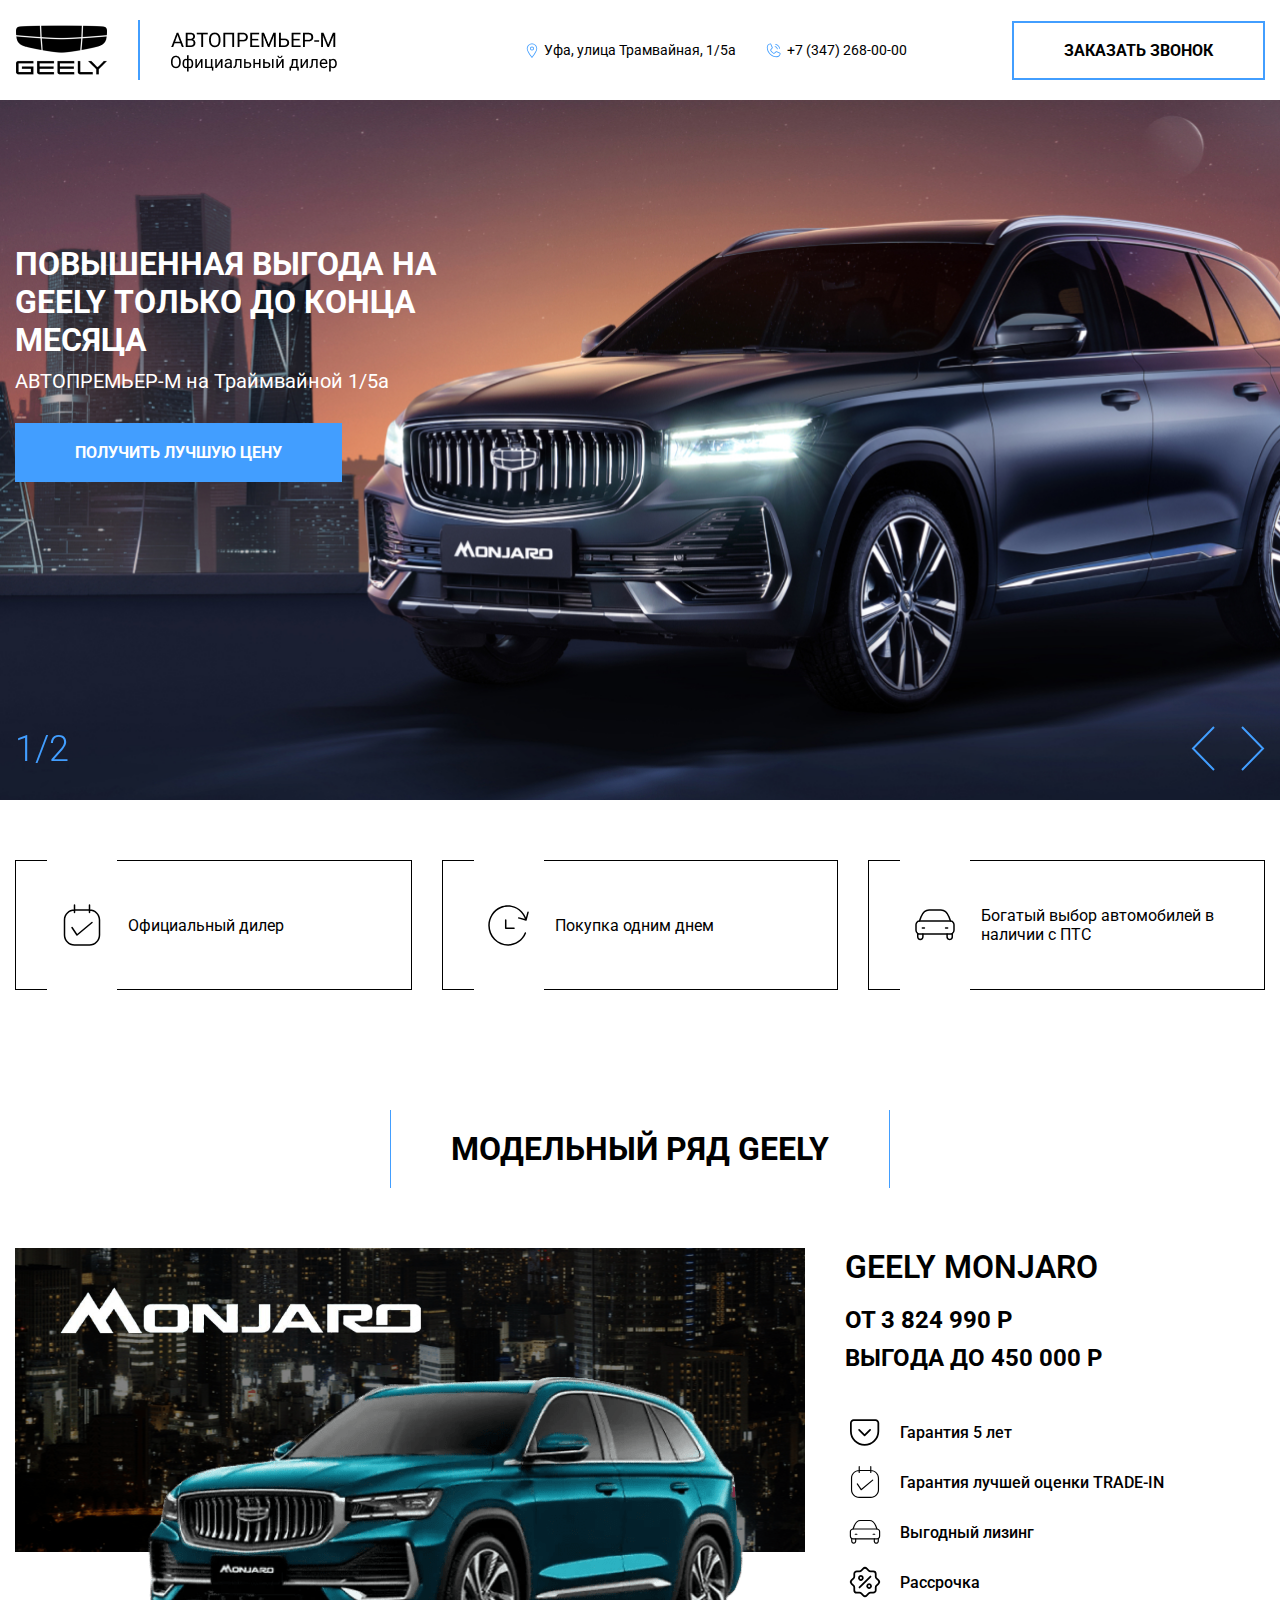
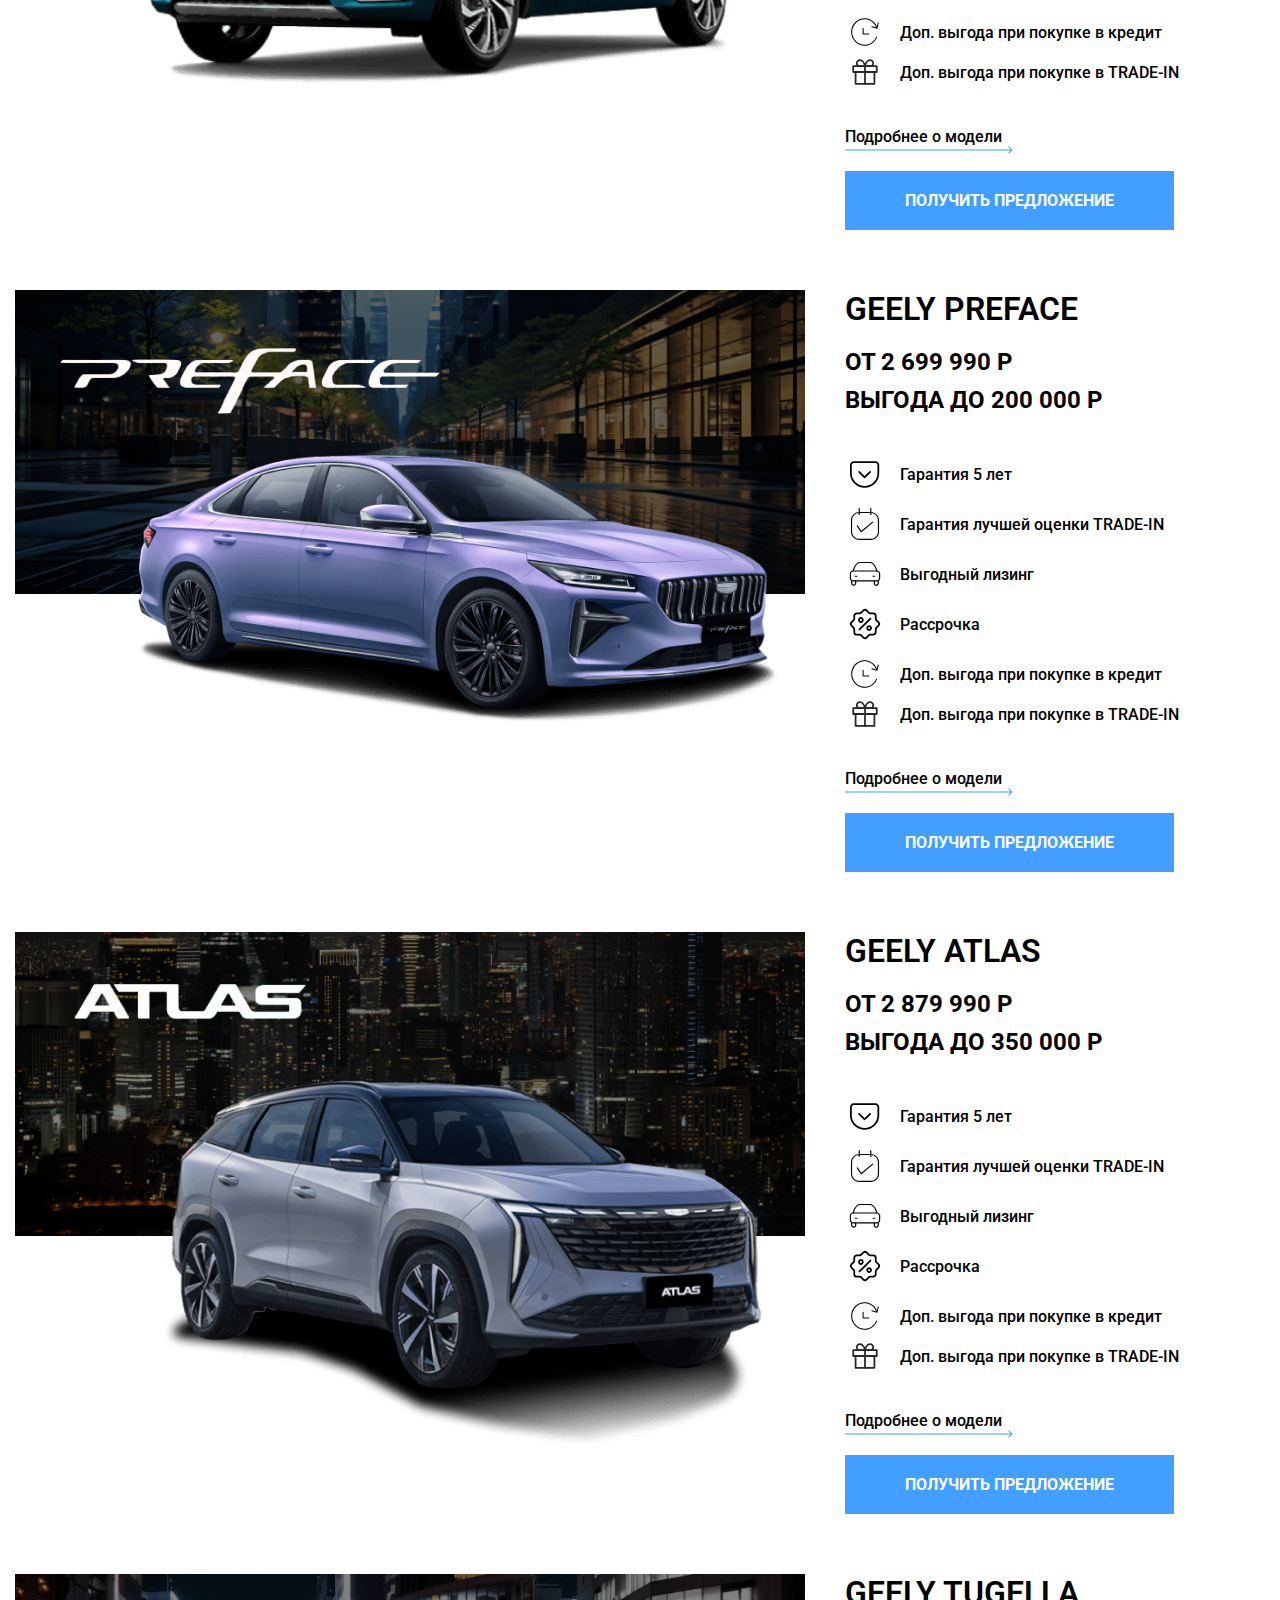
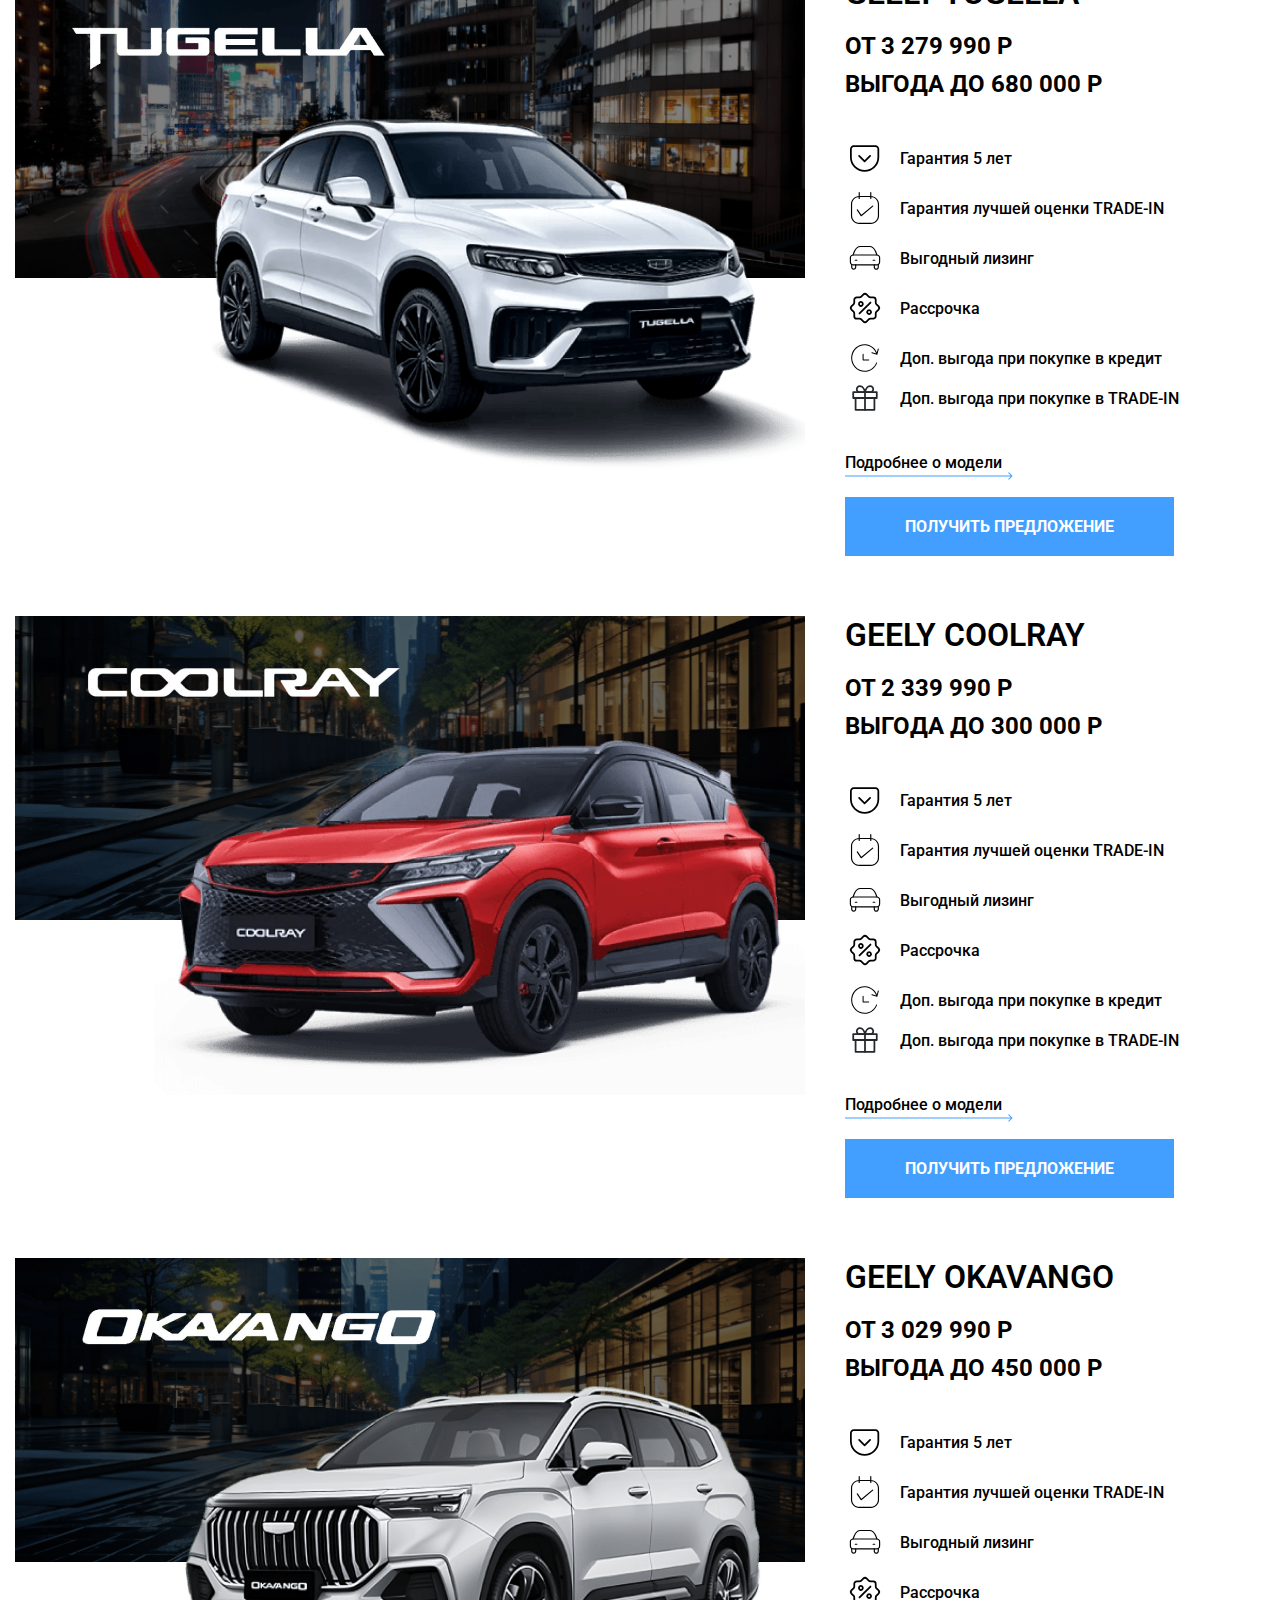
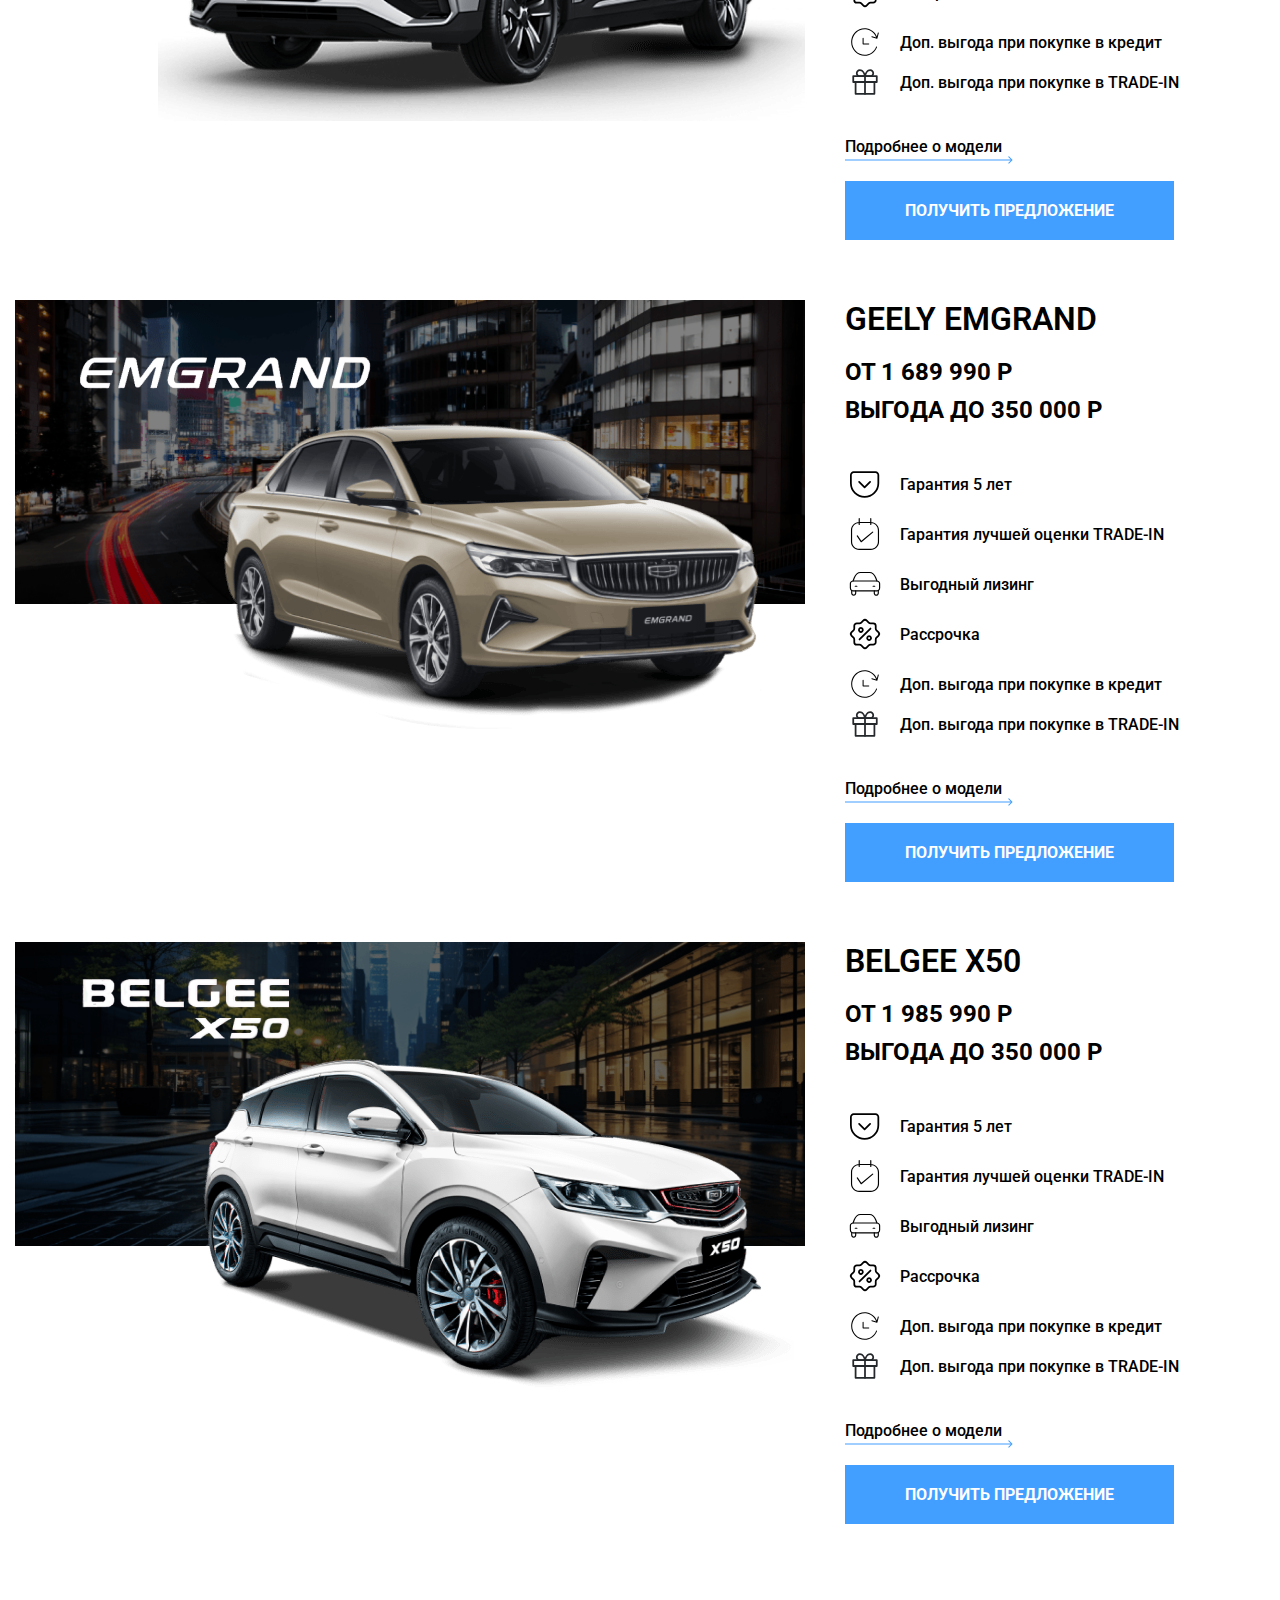
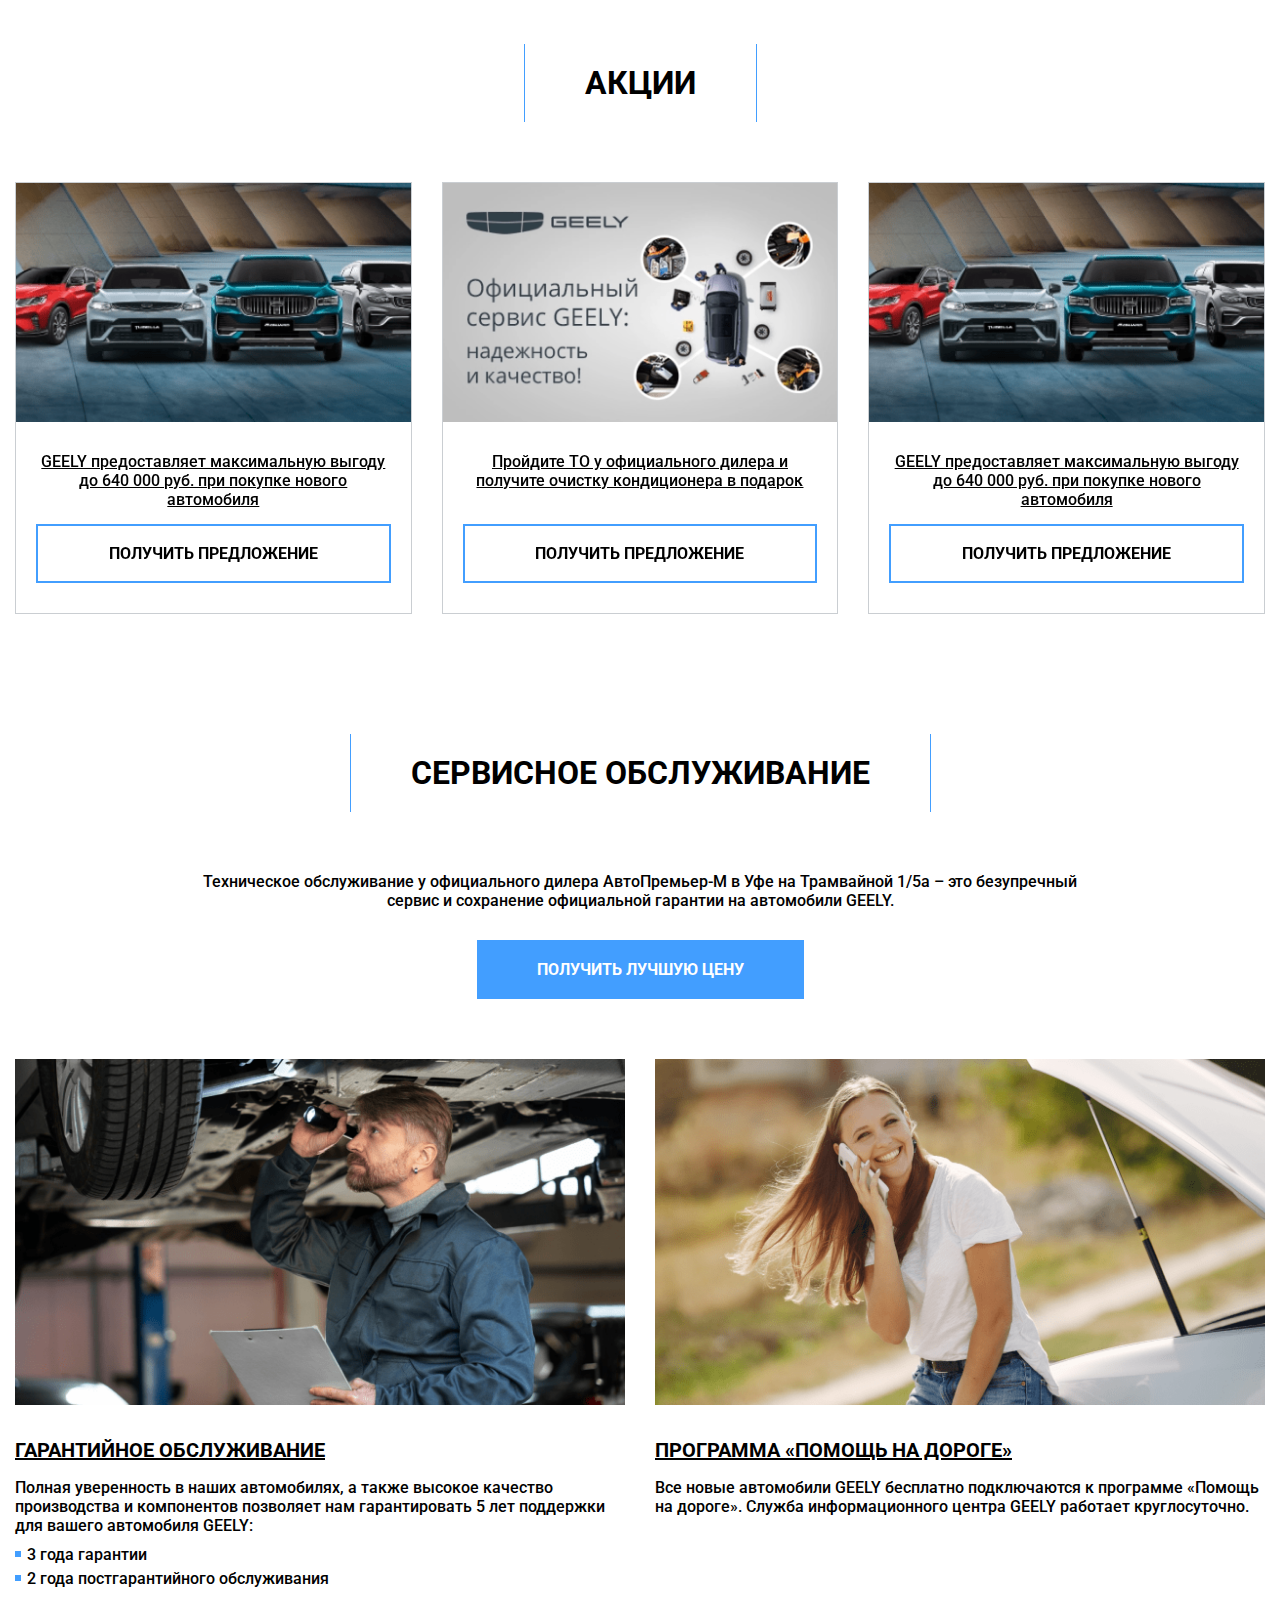
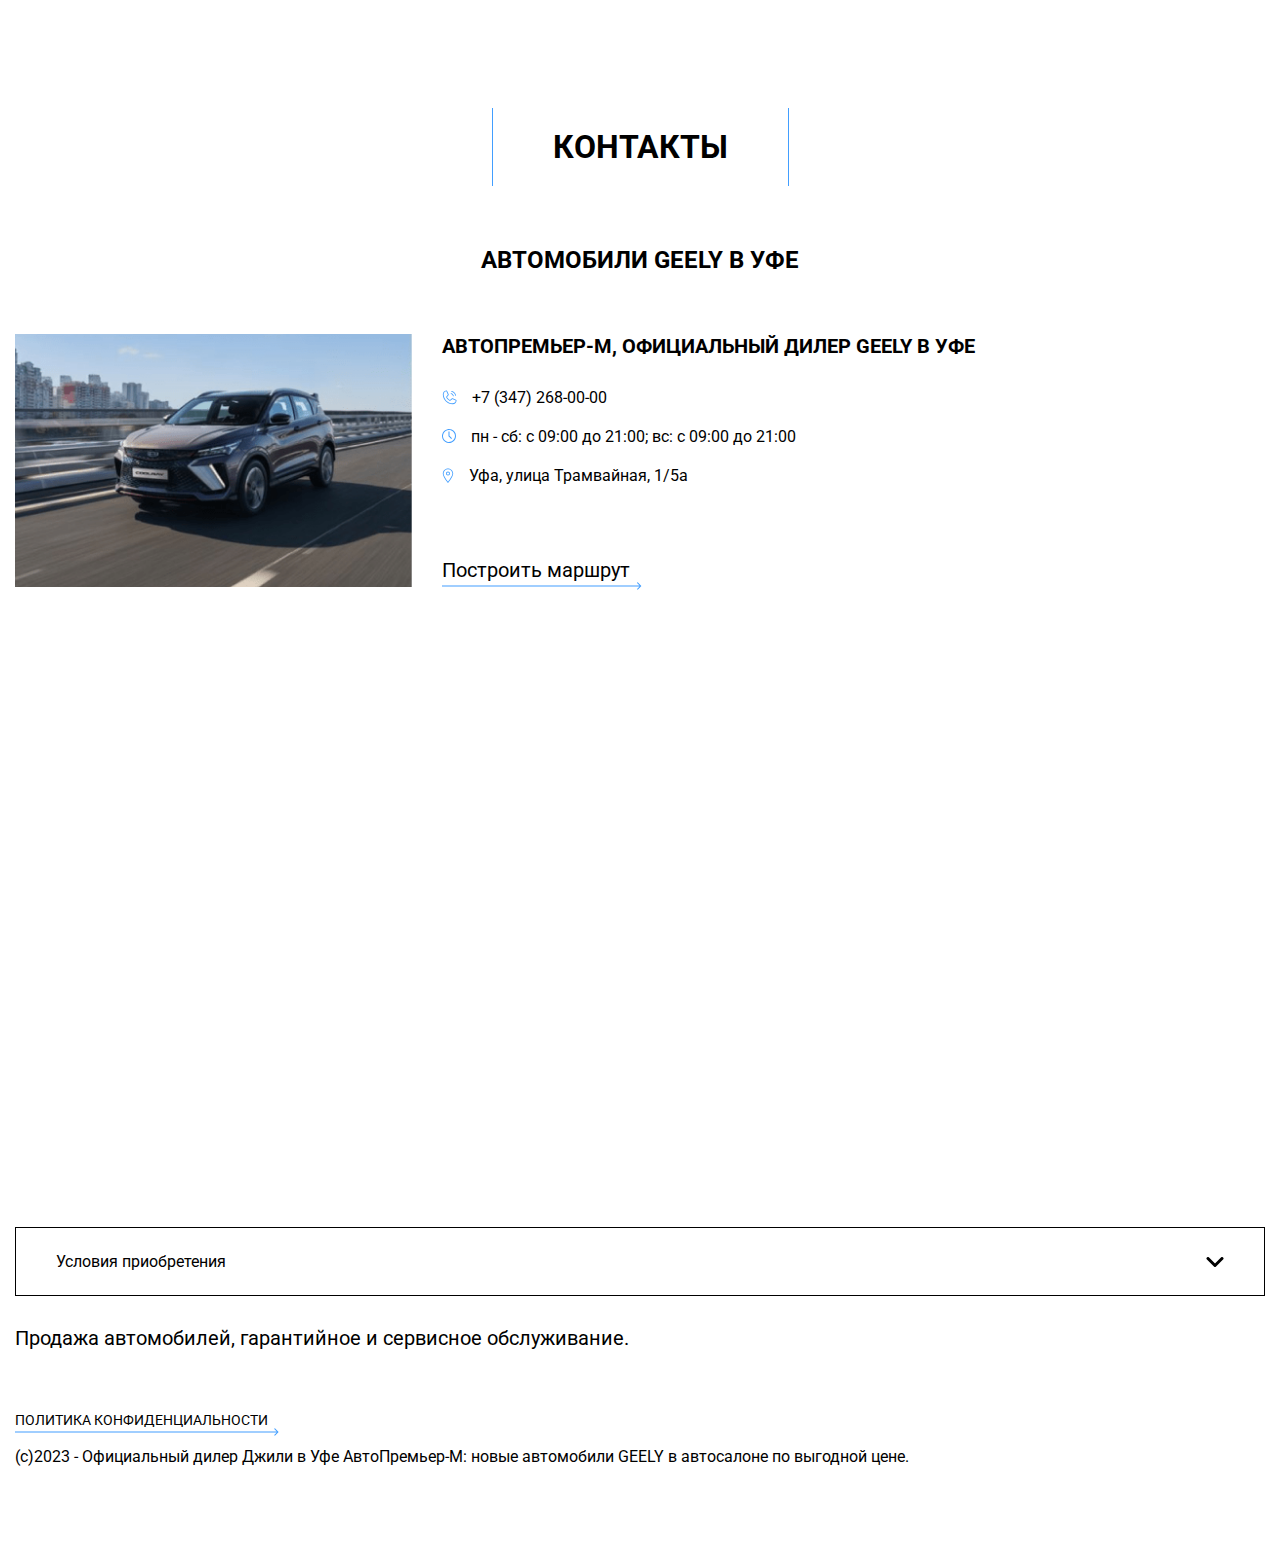
==== commit 526eb53e: "v.2" ====
--- a/index.html
+++ b/index.html
@@ -31,27 +31,57 @@
     <header class="header">
       <div class="container fx fx-between align-center">
         <div class="logo flex-center">
-          <img src="img/logo.png" alt="Logo">
+          <img src="img/logo.png" class="logo__img" alt="Logo">
           <span></span>
-          <img src="img/logo-text.png" alt="Logo">
-        </div>
-        <div class="header__data fx align-center">
-          <div class="cont fx align-center">
-            <a href="#" class="cont__item fx align-center">
-              <svg width="12" height="15" viewBox="0 0 12 15" fill="none" xmlns="http://www.w3.org/2000/svg">
-                <path d="M6.00005 15L5.68005 14.64C5.48005 14.44 0.800049 8.92002 0.800049 5.60002C0.800049 2.72002 3.12005 0.400024 6.00005 0.400024C8.88005 0.400024 11.2 2.72002 11.2 5.60002C11.2 8.92002 6.52005 14.44 6.32005 14.68L6.00005 15ZM6.00005 1.20002C3.56005 1.20002 1.60005 3.16002 1.60005 5.60002C1.60005 8.16002 4.96005 12.48 6.00005 13.76C7.04005 12.48 10.4 8.16002 10.4 5.60002C10.4 3.16002 8.44005 1.20002 6.00005 1.20002Z" fill="#429EFF"/>
-                <path d="M6 7.59998C4.88 7.59998 4 6.71998 4 5.59998C4 4.47998 4.88 3.59998 6 3.59998C7.12 3.59998 8 4.47998 8 5.59998C8 6.71998 7.12 7.59998 6 7.59998ZM6 4.39998C5.32 4.39998 4.8 4.91998 4.8 5.59998C4.8 6.27998 5.32 6.79998 6 6.79998C6.68 6.79998 7.2 6.27998 7.2 5.59998C7.2 4.91998 6.68 4.39998 6 4.39998Z" fill="#429EFF"/>
+          <img src="img/logo-text.png" class="logo__text" alt="Logo">
+        </div>
+        <div class="header__data align-center">
+          <div class="cont align-center" itemscope itemtype="https://schema.org/Organization">
+            <div class="cont__item fx">
+              <a href="#" itemprop="address" itemscope itemtype="https://schema.org/PostalAddress">
+                <svg width="12" height="15" viewBox="0 0 12 15" fill="none" xmlns="http://www.w3.org/2000/svg">
+                  <path d="M6.00005 15L5.68005 14.64C5.48005 14.44 0.800049 8.92002 0.800049 5.60002C0.800049 2.72002 3.12005 0.400024 6.00005 0.400024C8.88005 0.400024 11.2 2.72002 11.2 5.60002C11.2 8.92002 6.52005 14.44 6.32005 14.68L6.00005 15ZM6.00005 1.20002C3.56005 1.20002 1.60005 3.16002 1.60005 5.60002C1.60005 8.16002 4.96005 12.48 6.00005 13.76C7.04005 12.48 10.4 8.16002 10.4 5.60002C10.4 3.16002 8.44005 1.20002 6.00005 1.20002Z" fill="#429EFF"/>
+                  <path d="M6 7.59998C4.88 7.59998 4 6.71998 4 5.59998C4 4.47998 4.88 3.59998 6 3.59998C7.12 3.59998 8 4.47998 8 5.59998C8 6.71998 7.12 7.59998 6 7.59998ZM6 4.39998C5.32 4.39998 4.8 4.91998 4.8 5.59998C4.8 6.27998 5.32 6.79998 6 6.79998C6.68 6.79998 7.2 6.27998 7.2 5.59998C7.2 4.91998 6.68 4.39998 6 4.39998Z" fill="#429EFF"/>
+                </svg>
+                <span itemprop="streetAddress">Уфа, улица Трамвайная, 1/5а</span>
+              </a>
+            </div>
+            <div class="cont__item fx">
+              <a href="tel:+73472680000">
+                <svg width="15" height="15" viewBox="0 0 15 15" fill="none" xmlns="http://www.w3.org/2000/svg">
+                  <path d="M9.27969 1.26596C9.29398 1.21239 9.31868 1.16216 9.35239 1.11814C9.3861 1.07412 9.42815 1.03718 9.47615 1.00942C9.52415 0.981671 9.57715 0.963651 9.63211 0.956394C9.68708 0.949137 9.74294 0.952786 9.79649 0.967132C10.8155 1.23293 11.7451 1.76557 12.4898 2.5102C13.2344 3.25482 13.767 4.1845 14.0328 5.20346C14.0472 5.25701 14.0508 5.31287 14.0436 5.36784C14.0363 5.42281 14.0183 5.4758 13.9905 5.5238C13.9628 5.5718 13.9258 5.61385 13.8818 5.64756C13.8378 5.68127 13.7876 5.70597 13.734 5.72026C13.6984 5.72968 13.6618 5.7344 13.625 5.73432C13.5321 5.73438 13.4417 5.70373 13.3679 5.64715C13.2942 5.59057 13.2412 5.51122 13.2172 5.42143C12.989 4.54617 12.5315 3.74759 11.8919 3.108C11.2524 2.46842 10.4538 2.01095 9.57852 1.78276C9.52495 1.76847 9.47472 1.74377 9.4307 1.71006C9.38668 1.67635 9.34974 1.6343 9.32199 1.5863C9.29423 1.5383 9.27621 1.48531 9.26896 1.43034C9.2617 1.37537 9.26535 1.31952 9.27969 1.26596ZM9.01602 4.03276C10.0391 4.30557 10.6944 4.96088 10.9672 5.98393C10.9912 6.07372 11.0442 6.15307 11.1179 6.20965C11.1917 6.26623 11.2821 6.29688 11.375 6.29682C11.4118 6.2969 11.4484 6.29218 11.484 6.28276C11.5376 6.26847 11.5878 6.24377 11.6318 6.21006C11.6758 6.17635 11.7128 6.1343 11.7405 6.0863C11.7683 6.0383 11.7863 5.98531 11.7936 5.93034C11.8008 5.87537 11.7972 5.81951 11.7828 5.76596C11.4313 4.45041 10.5495 3.56869 9.23399 3.21713C9.18044 3.20282 9.12459 3.1992 9.06963 3.20647C9.01468 3.21374 8.96169 3.23177 8.9137 3.25951C8.86572 3.28726 8.82366 3.32419 8.78994 3.36819C8.75623 3.41219 8.73151 3.4624 8.71719 3.51596C8.70288 3.56951 8.69926 3.62536 8.70653 3.68032C8.7138 3.73527 8.73183 3.78826 8.75958 3.83625C8.78732 3.88424 8.82425 3.92629 8.86826 3.96001C8.91226 3.99372 8.96247 4.01845 9.01602 4.03276ZM14.6016 10.8531C14.4812 11.7722 14.0301 12.616 13.3328 13.2268C12.6354 13.8376 11.7395 14.1735 10.8125 14.1718C5.30704 14.1718 0.828132 9.69291 0.828132 4.18744C0.826356 3.26076 1.16199 2.36511 1.77234 1.66781C2.38269 0.970508 3.22601 0.519242 4.14477 0.398304C4.35627 0.372601 4.5704 0.416212 4.755 0.522585C4.9396 0.628958 5.0847 0.792351 5.16852 0.988226L6.65212 4.29994C6.71762 4.44987 6.74473 4.61376 6.73098 4.77679C6.71723 4.93982 6.66306 5.09686 6.57337 5.23369C6.56432 5.24762 6.55446 5.26101 6.54384 5.27377L5.06235 7.0358C5.05336 7.05407 5.04868 7.07416 5.04868 7.09451C5.04868 7.11487 5.05336 7.13496 5.06235 7.15322C5.60094 8.25572 6.75688 9.40323 7.87485 9.94112C7.89352 9.94963 7.91391 9.95368 7.93441 9.95294C7.95491 9.95221 7.97496 9.94672 7.99298 9.9369L9.72899 8.46033C9.74141 8.44958 9.75457 8.43972 9.76837 8.4308C9.90459 8.33998 10.0613 8.28457 10.2244 8.26959C10.3874 8.25461 10.5516 8.28054 10.7021 8.34502L14.0237 9.83354C14.2169 9.91919 14.3775 10.0648 14.4816 10.2488C14.5857 10.4328 14.6278 10.6454 14.6016 10.8552V10.8531ZM13.7656 10.749C13.768 10.7196 13.761 10.6902 13.7458 10.665C13.7305 10.6397 13.7077 10.6199 13.6806 10.6084L10.3583 9.11987C10.3401 9.11286 10.3207 9.10987 10.3013 9.11108C10.2819 9.11229 10.2629 9.11769 10.2458 9.1269L8.51048 10.6035C8.49782 10.614 8.48446 10.6239 8.4711 10.633C8.32955 10.7274 8.16596 10.7835 7.99627 10.7958C7.82658 10.8081 7.6566 10.7763 7.5029 10.7033C6.21196 10.0796 4.92524 8.80487 4.30157 7.52588C4.22822 7.37307 4.19556 7.20391 4.20677 7.03478C4.21798 6.86565 4.27267 6.70228 4.36555 6.56049C4.37466 6.54643 4.38477 6.53303 4.39579 6.52041L5.87587 4.75627C5.88433 4.73786 5.88871 4.71783 5.88871 4.69756C5.88871 4.67729 5.88433 4.65727 5.87587 4.63885L4.39579 1.32643C4.38602 1.29983 4.36843 1.2768 4.34535 1.26036C4.32226 1.24393 4.29475 1.23485 4.26641 1.23432H4.25024C3.53512 1.32945 2.87908 1.68161 2.4046 2.22504C1.93013 2.76848 1.66968 3.46603 1.67188 4.18744C1.67188 9.22744 5.77251 13.3281 10.8125 13.3281C11.534 13.3302 12.2317 13.0697 12.7751 12.5951C13.3186 12.1205 13.6707 11.4643 13.7656 10.749Z" fill="#429EFF"/>
+                </svg>
+                <span itemprop="telephone">+7 (347) 268-00-00</span>
+              </a>
+            </div> 
+          </div>
+          <div class="header__btn"><a href="#" class="btn btn--second flex-center open-modal-feedback">Заказать звонок</a></div>
+          <div class="header__btn pc-hide"><a href="tel:+73472680000" class="btn btn--second flex-center">Позвонить</a></div>
+          <button class="navbar-toggle navbar-toggle--close active pc-hide">
+            <span class="icon-bar speed"></span>
+            <span class="icon-bar speed"></span>
+            <span class="icon-bar speed"></span>
+          </button>
+        </div>
+        <div class="header__mob fx align-center">
+          <div class="cont-mob fx align-center">
+            <a href="#" class="cont-mob__item cont-mob__item--address flex-center">
+              <svg width="18" height="25" viewBox="0 0 18 25" fill="none" xmlns="http://www.w3.org/2000/svg">
+                <path d="M9 25L8.44615 24.3836C8.1 24.0411 0 14.589 0 8.90411C0 3.9726 4.01538 0 9 0C13.9846 0 18 3.9726 18 8.90411C18 14.589 9.9 24.0411 9.55385 24.4521L9 25ZM9 1.36986C4.77692 1.36986 1.38462 4.72603 1.38462 8.90411C1.38462 13.2877 7.2 20.6849 9 22.8767C10.8 20.6849 16.6154 13.2877 16.6154 8.90411C16.6154 4.72603 13.2231 1.36986 9 1.36986Z" fill="black"/>
+                <path d="M8.98755 11.8254C7.06952 11.8254 5.5625 10.3747 5.5625 8.52841C5.5625 6.68211 7.06952 5.23145 8.98755 5.23145C10.9056 5.23145 12.4126 6.68211 12.4126 8.52841C12.4126 10.3747 10.9056 11.8254 8.98755 11.8254ZM8.98755 6.55023C7.82303 6.55023 6.93252 7.40745 6.93252 8.52841C6.93252 9.64938 7.82303 10.5066 8.98755 10.5066C10.1521 10.5066 11.0426 9.64938 11.0426 8.52841C11.0426 7.40745 10.1521 6.55023 8.98755 6.55023Z" fill="black"/>
               </svg>
-              Уфа, улица Трамвайная, 1/5а
             </a>
-            <a href="#" class="cont__item fx align-center">
-              <svg width="15" height="15" viewBox="0 0 15 15" fill="none" xmlns="http://www.w3.org/2000/svg">
-                <path d="M9.27969 1.26596C9.29398 1.21239 9.31868 1.16216 9.35239 1.11814C9.3861 1.07412 9.42815 1.03718 9.47615 1.00942C9.52415 0.981671 9.57715 0.963651 9.63211 0.956394C9.68708 0.949137 9.74294 0.952786 9.79649 0.967132C10.8155 1.23293 11.7451 1.76557 12.4898 2.5102C13.2344 3.25482 13.767 4.1845 14.0328 5.20346C14.0472 5.25701 14.0508 5.31287 14.0436 5.36784C14.0363 5.42281 14.0183 5.4758 13.9905 5.5238C13.9628 5.5718 13.9258 5.61385 13.8818 5.64756C13.8378 5.68127 13.7876 5.70597 13.734 5.72026C13.6984 5.72968 13.6618 5.7344 13.625 5.73432C13.5321 5.73438 13.4417 5.70373 13.3679 5.64715C13.2942 5.59057 13.2412 5.51122 13.2172 5.42143C12.989 4.54617 12.5315 3.74759 11.8919 3.108C11.2524 2.46842 10.4538 2.01095 9.57852 1.78276C9.52495 1.76847 9.47472 1.74377 9.4307 1.71006C9.38668 1.67635 9.34974 1.6343 9.32199 1.5863C9.29423 1.5383 9.27621 1.48531 9.26896 1.43034C9.2617 1.37537 9.26535 1.31952 9.27969 1.26596ZM9.01602 4.03276C10.0391 4.30557 10.6944 4.96088 10.9672 5.98393C10.9912 6.07372 11.0442 6.15307 11.1179 6.20965C11.1917 6.26623 11.2821 6.29688 11.375 6.29682C11.4118 6.2969 11.4484 6.29218 11.484 6.28276C11.5376 6.26847 11.5878 6.24377 11.6318 6.21006C11.6758 6.17635 11.7128 6.1343 11.7405 6.0863C11.7683 6.0383 11.7863 5.98531 11.7936 5.93034C11.8008 5.87537 11.7972 5.81951 11.7828 5.76596C11.4313 4.45041 10.5495 3.56869 9.23399 3.21713C9.18044 3.20282 9.12459 3.1992 9.06963 3.20647C9.01468 3.21374 8.96169 3.23177 8.9137 3.25951C8.86572 3.28726 8.82366 3.32419 8.78994 3.36819C8.75623 3.41219 8.73151 3.4624 8.71719 3.51596C8.70288 3.56951 8.69926 3.62536 8.70653 3.68032C8.7138 3.73527 8.73183 3.78826 8.75958 3.83625C8.78732 3.88424 8.82425 3.92629 8.86826 3.96001C8.91226 3.99372 8.96247 4.01845 9.01602 4.03276ZM14.6016 10.8531C14.4812 11.7722 14.0301 12.616 13.3328 13.2268C12.6354 13.8376 11.7395 14.1735 10.8125 14.1718C5.30704 14.1718 0.828132 9.69291 0.828132 4.18744C0.826356 3.26076 1.16199 2.36511 1.77234 1.66781C2.38269 0.970508 3.22601 0.519242 4.14477 0.398304C4.35627 0.372601 4.5704 0.416212 4.755 0.522585C4.9396 0.628958 5.0847 0.792351 5.16852 0.988226L6.65212 4.29994C6.71762 4.44987 6.74473 4.61376 6.73098 4.77679C6.71723 4.93982 6.66306 5.09686 6.57337 5.23369C6.56432 5.24762 6.55446 5.26101 6.54384 5.27377L5.06235 7.0358C5.05336 7.05407 5.04868 7.07416 5.04868 7.09451C5.04868 7.11487 5.05336 7.13496 5.06235 7.15322C5.60094 8.25572 6.75688 9.40323 7.87485 9.94112C7.89352 9.94963 7.91391 9.95368 7.93441 9.95294C7.95491 9.95221 7.97496 9.94672 7.99298 9.9369L9.72899 8.46033C9.74141 8.44958 9.75457 8.43972 9.76837 8.4308C9.90459 8.33998 10.0613 8.28457 10.2244 8.26959C10.3874 8.25461 10.5516 8.28054 10.7021 8.34502L14.0237 9.83354C14.2169 9.91919 14.3775 10.0648 14.4816 10.2488C14.5857 10.4328 14.6278 10.6454 14.6016 10.8552V10.8531ZM13.7656 10.749C13.768 10.7196 13.761 10.6902 13.7458 10.665C13.7305 10.6397 13.7077 10.6199 13.6806 10.6084L10.3583 9.11987C10.3401 9.11286 10.3207 9.10987 10.3013 9.11108C10.2819 9.11229 10.2629 9.11769 10.2458 9.1269L8.51048 10.6035C8.49782 10.614 8.48446 10.6239 8.4711 10.633C8.32955 10.7274 8.16596 10.7835 7.99627 10.7958C7.82658 10.8081 7.6566 10.7763 7.5029 10.7033C6.21196 10.0796 4.92524 8.80487 4.30157 7.52588C4.22822 7.37307 4.19556 7.20391 4.20677 7.03478C4.21798 6.86565 4.27267 6.70228 4.36555 6.56049C4.37466 6.54643 4.38477 6.53303 4.39579 6.52041L5.87587 4.75627C5.88433 4.73786 5.88871 4.71783 5.88871 4.69756C5.88871 4.67729 5.88433 4.65727 5.87587 4.63885L4.39579 1.32643C4.38602 1.29983 4.36843 1.2768 4.34535 1.26036C4.32226 1.24393 4.29475 1.23485 4.26641 1.23432H4.25024C3.53512 1.32945 2.87908 1.68161 2.4046 2.22504C1.93013 2.76848 1.66968 3.46603 1.67188 4.18744C1.67188 9.22744 5.77251 13.3281 10.8125 13.3281C11.534 13.3302 12.2317 13.0697 12.7751 12.5951C13.3186 12.1205 13.6707 11.4643 13.7656 10.749Z" fill="#429EFF"/>
+            <a href="tel:+73472680000" class="cont-mob__item cont-mob__item--tel flex-center">
+              <svg width="25" height="25" viewBox="0 0 25 25" fill="none" xmlns="http://www.w3.org/2000/svg">
+                <path d="M15.275 1.80626C15.3004 1.71102 15.3443 1.62172 15.4043 1.54347C15.4642 1.46521 15.5389 1.39954 15.6243 1.3502C15.7096 1.30086 15.8038 1.26882 15.9015 1.25592C15.9993 1.24302 16.0986 1.24951 16.1938 1.27501C18.0053 1.74753 19.658 2.69446 20.9818 4.01824C22.3056 5.34201 23.2525 6.99477 23.725 8.80626C23.7505 8.90147 23.757 9.00077 23.7441 9.09849C23.7312 9.19621 23.6992 9.29042 23.6498 9.37575C23.6005 9.46108 23.5348 9.53585 23.4566 9.59577C23.3783 9.6557 23.289 9.69962 23.1938 9.72501C23.1305 9.74175 23.0654 9.75016 23 9.75001C22.8348 9.75011 22.6741 9.69564 22.543 9.59505C22.4119 9.49446 22.3177 9.35339 22.275 9.19376C21.8693 7.63774 21.0561 6.21805 19.919 5.08101C18.782 3.94396 17.3623 3.13069 15.8063 2.72501C15.711 2.69962 15.6217 2.6557 15.5435 2.59577C15.4652 2.53585 15.3995 2.46108 15.3502 2.37575C15.3009 2.29042 15.2688 2.19621 15.2559 2.09849C15.243 2.00077 15.2495 1.90147 15.275 1.80626ZM14.8063 6.72501C16.625 7.21001 17.79 8.37501 18.275 10.1938C18.3177 10.3534 18.4119 10.4945 18.543 10.595C18.6741 10.6956 18.8348 10.7501 19 10.75C19.0654 10.7502 19.1305 10.7418 19.1938 10.725C19.289 10.6996 19.3783 10.6557 19.4566 10.5958C19.5348 10.5358 19.6005 10.4611 19.6498 10.3758C19.6992 10.2904 19.7312 10.1962 19.7441 10.0985C19.757 10.0008 19.7505 9.90147 19.725 9.80626C19.1 7.46751 17.5325 5.90001 15.1938 5.27501C15.0986 5.24957 14.9993 5.24312 14.9016 5.25605C14.8039 5.26898 14.7097 5.30102 14.6244 5.35036C14.5391 5.39969 14.4643 5.46534 14.4043 5.54356C14.3444 5.62179 14.3005 5.71105 14.275 5.80626C14.2496 5.90147 14.2431 6.00076 14.2561 6.09845C14.269 6.19615 14.301 6.29035 14.3504 6.37566C14.3997 6.46097 14.4653 6.53574 14.5436 6.59568C14.6218 6.65562 14.7111 6.69957 14.8063 6.72501ZM24.7363 18.85C24.5221 20.4841 23.7202 21.9842 22.4805 23.07C21.2408 24.1558 19.648 24.753 18 24.75C8.21251 24.75 0.250012 16.7875 0.250012 7.00001C0.246855 5.35256 0.843537 3.7603 1.9286 2.52066C3.01367 1.28101 4.5129 0.47876 6.14626 0.26376C6.52226 0.218067 6.90293 0.295596 7.23111 0.484704C7.55929 0.673811 7.81725 0.964288 7.96626 1.31251L10.6038 7.20001C10.7202 7.46654 10.7684 7.7579 10.744 8.04774C10.7195 8.33757 10.6232 8.61674 10.4638 8.86001C10.4477 8.88477 10.4302 8.90856 10.4113 8.93126L7.77751 12.0638C7.76152 12.0962 7.75321 12.1319 7.75321 12.1681C7.75321 12.2043 7.76152 12.24 7.77751 12.2725C8.73501 14.2325 10.79 16.2725 12.7775 17.2288C12.8107 17.2439 12.8469 17.2511 12.8834 17.2498C12.9198 17.2485 12.9555 17.2387 12.9875 17.2213L16.0738 14.5963C16.0958 14.5771 16.1192 14.5596 16.1438 14.5438C16.3859 14.3823 16.6646 14.2838 16.9544 14.2572C17.2443 14.2305 17.5362 14.2766 17.8038 14.3913L23.7088 17.0375C24.0524 17.1898 24.3378 17.4486 24.5228 17.7757C24.7079 18.1028 24.7827 18.4808 24.7363 18.8538V18.85ZM23.25 18.665C23.2542 18.6127 23.2419 18.5605 23.2147 18.5156C23.1876 18.4707 23.147 18.4356 23.0988 18.415L17.1925 15.7688C17.1602 15.7563 17.1257 15.751 17.0911 15.7531C17.0566 15.7553 17.023 15.7649 16.9925 15.7813L13.9075 18.4063C13.885 18.425 13.8613 18.4425 13.8375 18.4588C13.5859 18.6266 13.295 18.7263 12.9934 18.7482C12.6917 18.7701 12.3895 18.7134 12.1163 18.5838C9.82126 17.475 7.53376 15.2088 6.42501 12.935C6.29461 12.6634 6.23656 12.3626 6.25648 12.0619C6.27641 11.7613 6.37364 11.4708 6.53876 11.2188C6.55496 11.1938 6.57292 11.1699 6.59251 11.1475L9.22376 8.01126C9.23881 7.97852 9.24659 7.94291 9.24659 7.90688C9.24659 7.87085 9.23881 7.83525 9.22376 7.80251L6.59251 1.91376C6.57514 1.86647 6.54388 1.82553 6.50284 1.79631C6.4618 1.76709 6.41289 1.75095 6.36251 1.75001H6.33376C5.06244 1.91912 3.89613 2.54519 3.05263 3.51129C2.20913 4.4774 1.7461 5.71749 1.75001 7.00001C1.75001 15.96 9.04001 23.25 18 23.25C19.2827 23.2539 20.523 22.7907 21.4891 21.9469C22.4552 21.1032 23.0812 19.9366 23.25 18.665Z" fill="black"/>
               </svg>
-              +7 (347) 268-00-00
             </a>
           </div>
-          <a href="#" class="btn btn--second flex-center header__btn">Заказать звонок</a>
+          <button class="navbar-toggle navbar-toggle--open">
+            <span class="icon-bar speed"></span>
+            <span class="icon-bar speed"></span>
+            <span class="icon-bar speed"></span>
+          </button>
         </div>
       </div>
     </header>
@@ -73,7 +103,7 @@
                 </div>
                 <p class="hero__text"><span>Автопремьер-М </span> на Траймвайной 1/5а</p>
                 <div class="hero__btn fx">
-                  <a href="#" class="btn btn--primary flex-center">пОЛУЧИТЬ ЛУЧШУЮ ЦЕНУ</a>
+                  <a href="#" class="btn btn--primary flex-center open-modal-feedback">пОЛУЧИТЬ ЛУЧШУЮ ЦЕНУ</a>
                 </div>
               </div>
             </div>
@@ -87,7 +117,7 @@
                 </div>
                 <p class="hero__text"><span>Автопремьер-М </span> на Траймвайной 1/5а</p>
                 <div class="hero__btn fx">
-                  <a href="#" class="btn btn--primary flex-center">пОЛУЧИТЬ ЛУЧШУЮ ЦЕНУ</a>
+                  <a href="#" class="btn btn--primary flex-center open-modal-feedback">пОЛУЧИТЬ ЛУЧШУЮ ЦЕНУ</a>
                 </div>
               </div>
             </div>
@@ -126,7 +156,7 @@
             </div>
             <div class="col-4">
               <div class="vantage__item fx align-center">
-                <span class="vantage__icon flex-center">
+                <span class="vantage__icon vantage__icon--size flex-center">
                   <svg xmlns="http://www.w3.org/2000/svg" width="41" height="41" viewBox="0 0 41 41" fill="none">
                     <path d="M37.3031 15.1319C37.4171 15.5301 37.8323 15.7605 38.2305 15.6465C38.6287 15.5325 38.8591 15.1173 38.7451 14.7191L37.3031 15.1319ZM33.2881 6.70714L33.8282 6.18678L33.8277 6.18618L33.2881 6.70714ZM23.5961 1.3722L23.7476 0.637669L23.7462 0.637382L23.5961 1.3722ZM12.6727 2.48655L12.3773 1.79718L12.3765 1.7975L12.6727 2.48655ZM4.18692 9.66295L3.55661 9.25649L3.5566 9.2565L4.18692 9.66295ZM6.53819 34.2873L7.08053 33.7692L7.0802 33.7689L6.53819 34.2873ZM30.4103 36.7138L30.8373 37.3303L30.8375 37.3302L30.4103 36.7138ZM38.0717 28.2383C38.2251 27.8536 38.0375 27.4173 37.6528 27.2639C37.268 27.1105 36.8317 27.298 36.6783 27.6828L38.0717 28.2383ZM37.298 14.7368C37.1938 15.1377 37.4344 15.5471 37.8353 15.6513C38.2362 15.7555 38.6456 15.515 38.7498 15.1141L37.298 14.7368ZM40.7278 7.50308C40.8319 7.10218 40.5914 6.69273 40.1905 6.58855C39.7896 6.48436 39.3802 6.72489 39.276 7.12579L40.7278 7.50308ZM37.8242 15.6485C38.2234 15.7588 38.6365 15.5246 38.7468 15.1253C38.8572 14.7261 38.6229 14.313 38.2237 14.2027L37.8242 15.6485ZM30.8439 12.1634C30.4447 12.0531 30.0316 12.2873 29.9213 12.6866C29.8109 13.0858 30.0451 13.4989 30.4444 13.6092L30.8439 12.1634ZM18.4649 14.9255C18.4649 14.5113 18.1292 14.1755 17.7149 14.1755C17.3007 14.1755 16.9649 14.5113 16.9649 14.9255H18.4649ZM17.7149 23.2831H16.9649C16.9649 23.6973 17.3007 24.0331 17.7149 24.0331V23.2831ZM26.0726 24.0331C26.4868 24.0331 26.8226 23.6973 26.8226 23.2831C26.8226 22.8689 26.4868 22.5331 26.0726 22.5331V24.0331ZM38.7451 14.7191C37.8282 11.5158 36.14 8.58623 33.8282 6.18678L32.748 7.22751C34.8896 9.45038 36.4536 12.1644 37.3031 15.1319L38.7451 14.7191ZM33.8277 6.18618C31.1028 3.36415 27.5896 1.43031 23.7476 0.63767L23.4445 2.10673C26.9907 2.83835 30.2335 4.62332 32.7486 7.2281L33.8277 6.18618ZM23.7462 0.637382C19.9269 -0.142995 15.9603 0.261653 12.3773 1.79718L12.9681 3.17591C16.2703 1.76074 19.926 1.38781 23.4459 2.10702L23.7462 0.637382ZM12.3765 1.7975C8.76043 3.35178 5.68973 5.94867 3.55661 9.25649L4.81722 10.0694C6.78871 7.01223 9.62675 4.6121 12.9688 3.17559L12.3765 1.7975ZM3.5566 9.2565C-1.63783 17.312 -0.628848 27.8788 5.99619 34.8057L7.0802 33.7689C0.934798 27.3435 -0.00113893 17.5417 4.81723 10.0694L3.5566 9.2565ZM5.99586 34.8053C12.5277 41.6434 23.0632 42.7143 30.8373 37.3303L29.9833 36.0972C22.8159 41.061 13.1026 40.0737 7.08053 33.7692L5.99586 34.8053ZM30.8375 37.3302C34.0899 35.0763 36.6061 31.914 38.0717 28.2383L36.6783 27.6828C35.322 31.0846 32.9933 34.0113 29.9831 36.0973L30.8375 37.3302ZM38.7498 15.1141L40.7278 7.50308L39.276 7.12579L37.298 14.7368L38.7498 15.1141ZM38.2237 14.2027L30.8439 12.1634L30.4444 13.6092L37.8242 15.6485L38.2237 14.2027ZM16.9649 14.9255V23.2831H18.4649V14.9255H16.9649ZM17.7149 24.0331H26.0726V22.5331H17.7149V24.0331Z" fill="black"></path>
                   </svg>
@@ -158,19 +188,19 @@
             <h2><span>Модельный ряд GEELY</span></h2>
           </div>
           <div class="models__items">
-            <div class="models__item models__item--1">
+            <div class="models__item models__item--1" itemscope="" itemtype="http://schema.org/Product">
               <div class="models__image">
                 <span class="models__bg" style="background: url('img/models/monjaro_bg.png') center/cover no-repeat;"></span>
                 <img class="models__title" src="img/models/monjaro_text.png" alt="Text">
-                <img class="models__img" src="img/models/monjaro.png" alt="Img">
+                <img class="models__img" src="img/models/monjaro.png" alt="Img" itemprop="image">
               </div>
               <div class="models__data">
-                <h3>Geely Monjaro</h3>
-                <div class="models__price">
-                  <p>ОТ 3 824 990 Р</p>
+                <h3 itemprop="name">Geely Monjaro</h3>
+                <div class="models__price" itemprop="offers" itemscope="" itemtype="http://schema.org/Offer">
+                  <p itemprop="price">ОТ 3 824 990 Р</p>
                   <p>ВЫГОДА ДО 450 000 Р</p>
                 </div>
-                <ul class="models__list">
+                <ul class="models__list" itemprop="description">
                   <li>
                     <span>
                       <svg xmlns="http://www.w3.org/2000/svg" viewBox="0 0 34 34" fill="none">
@@ -225,22 +255,22 @@
                   Доп. выгода при покупке в TRADE-IN</li>
                 </ul>
                 <div class="more"><a href="#">Подробнее о модели</a></div>
-                <div class="models__btn fx"><a href="#" class="btn btn--primary flex-center">Получить предложение</a></div>
-              </div>
-            </div>
-            <div class="models__item models__item--2">
+                <div class="models__btn fx"><a href="#" class="btn btn--primary flex-center open-modal-feedback">Получить предложение</a></div>
+              </div>
+            </div>
+            <div class="models__item models__item--2" itemscope="" itemtype="http://schema.org/Product">
               <div class="models__image">
                 <span class="models__bg" style="background: url('img/models/preface_bg.png') center/cover no-repeat;"></span>
                 <img class="models__title" src="img/models/preface_text.png" alt="Text">
-                <img class="models__img" src="img/models/preface.png" alt="Img">
+                <img class="models__img" src="img/models/preface.png" alt="Img" itemprop="image">
               </div>
               <div class="models__data">
-                <h3>Geely PREFACE</h3>
-                <div class="models__price">
-                  <p>ОТ 2 699 990 Р</p>
+                <h3 itemprop="name">Geely PREFACE</h3>
+                <div class="models__price" itemprop="offers" itemscope="" itemtype="http://schema.org/Offer">
+                  <p itemprop="price">ОТ 2 699 990 Р</p>
                   <p>ВЫГОДА ДО 200 000 р</p>
                 </div>
-                <ul class="models__list">
+                <ul class="models__list" itemprop="description">
                   <li>
                     <span>
                       <svg xmlns="http://www.w3.org/2000/svg" viewBox="0 0 34 34" fill="none">
@@ -295,22 +325,22 @@
                   Доп. выгода при покупке в TRADE-IN</li>
                 </ul>
                 <div class="more"><a href="#">Подробнее о модели</a></div>
-                <div class="models__btn fx"><a href="#" class="btn btn--primary flex-center">Получить предложение</a></div>
-              </div>
-            </div>
-            <div class="models__item models__item--3">
+                <div class="models__btn fx"><a href="#" class="btn btn--primary flex-center open-modal-feedback">Получить предложение</a></div>
+              </div>
+            </div>
+            <div class="models__item models__item--3" itemscope="" itemtype="http://schema.org/Product">
               <div class="models__image">
                 <span class="models__bg" style="background: url('img/models/atlas_bg.png') center/cover no-repeat;"></span>
                 <img class="models__title" src="img/models/atlas_text.png" alt="Text">
-                <img class="models__img" src="img/models/atlas.png" alt="Img">
+                <img class="models__img" src="img/models/atlas.png" alt="Img" itemprop="image">
               </div>
               <div class="models__data">
-                <h3>GEELY ATLAS</h3>
-                <div class="models__price">
-                  <p>ОТ 2 879 990 Р</p>
+                <h3 itemprop="name">GEELY ATLAS</h3>
+                <div class="models__price" itemprop="offers" itemscope="" itemtype="http://schema.org/Offer">
+                  <p itemprop="price">ОТ 2 879 990 Р</p>
                   <p>ВЫГОДА ДО 350 000 Р</p>
                 </div>
-                <ul class="models__list">
+                <ul class="models__list" itemprop="description">
                   <li>
                     <span>
                       <svg xmlns="http://www.w3.org/2000/svg" viewBox="0 0 34 34" fill="none">
@@ -365,22 +395,22 @@
                   Доп. выгода при покупке в TRADE-IN</li>
                 </ul>
                 <div class="more"><a href="#">Подробнее о модели</a></div>
-                <div class="models__btn fx"><a href="#" class="btn btn--primary flex-center">Получить предложение</a></div>
-              </div>
-            </div>
-            <div class="models__item models__item--4">
+                <div class="models__btn fx"><a href="#" class="btn btn--primary flex-center open-modal-feedback">Получить предложение</a></div>
+              </div>
+            </div>
+            <div class="models__item models__item--4" itemscope="" itemtype="http://schema.org/Product">
               <div class="models__image">
                 <span class="models__bg" style="background: url('img/models/tugella_bg.png') center/cover no-repeat;"></span>
                 <img class="models__title" src="img/models/tugella_text.png" alt="Text">
-                <img class="models__img" src="img/models/tugella.png" alt="Img">
+                <img class="models__img" src="img/models/tugella.png" alt="Img" itemprop="image">
               </div>
               <div class="models__data">
-                <h3>GEELY TUGELLA</h3>
-                <div class="models__price">
-                  <p>ОТ 3 279 990 Р</p>
+                <h3 itemprop="name">GEELY TUGELLA</h3>
+                <div class="models__price" itemprop="offers" itemscope="" itemtype="http://schema.org/Offer">
+                  <p itemprop="price">ОТ 3 279 990 Р</p>
                   <p>ВЫГОДА ДО 680 000 Р</p>
                 </div>
-                <ul class="models__list">
+                <ul class="models__list" itemprop="description">
                   <li>
                     <span>
                       <svg xmlns="http://www.w3.org/2000/svg" viewBox="0 0 34 34" fill="none">
@@ -435,22 +465,22 @@
                   Доп. выгода при покупке в TRADE-IN</li>
                 </ul>
                 <div class="more"><a href="#">Подробнее о модели</a></div>
-                <div class="models__btn fx"><a href="#" class="btn btn--primary flex-center">Получить предложение</a></div>
-              </div>
-            </div>
-            <div class="models__item models__item--5">
+                <div class="models__btn fx"><a href="#" class="btn btn--primary flex-center open-modal-feedback">Получить предложение</a></div>
+              </div>
+            </div>
+            <div class="models__item models__item--5" itemscope="" itemtype="http://schema.org/Product">
               <div class="models__image">
                 <span class="models__bg" style="background: url('img/models/coolray_bg.png') center/cover no-repeat;"></span>
                 <img class="models__title" src="img/models/coolray_text.png" alt="Text">
-                <img class="models__img" src="img/models/coolray.png" alt="Img">
+                <img class="models__img" src="img/models/coolray.png" alt="Img" itemprop="image">
               </div>
               <div class="models__data">
-                <h3>GEELY COOLRAY</h3>
-                <div class="models__price">
-                  <p>ОТ 2 339 990 Р</p>
+                <h3 itemprop="name">GEELY COOLRAY</h3>
+                <div class="models__price" itemprop="offers" itemscope="" itemtype="http://schema.org/Offer">
+                  <p itemprop="price">ОТ 2 339 990 Р</p>
                   <p>ВЫГОДА ДО 300 000 Р</p>
                 </div>
-                <ul class="models__list">
+                <ul class="models__list" itemprop="description">
                   <li>
                     <span>
                       <svg xmlns="http://www.w3.org/2000/svg" viewBox="0 0 34 34" fill="none">
@@ -505,22 +535,22 @@
                   Доп. выгода при покупке в TRADE-IN</li>
                 </ul>
                 <div class="more"><a href="#">Подробнее о модели</a></div>
-                <div class="models__btn fx"><a href="#" class="btn btn--primary flex-center">Получить предложение</a></div>
-              </div>
-            </div>
-            <div class="models__item models__item--6">
+                <div class="models__btn fx"><a href="#" class="btn btn--primary flex-center open-modal-feedback">Получить предложение</a></div>
+              </div>
+            </div>
+            <div class="models__item models__item--6" itemscope="" itemtype="http://schema.org/Product">
               <div class="models__image">
                 <span class="models__bg" style="background: url('img/models/okavango_bg.png') center/cover no-repeat;"></span>
                 <img class="models__title" src="img/models/okavango_text.png" alt="Text">
-                <img class="models__img" src="img/models/okavango.png" alt="Img">
+                <img class="models__img" src="img/models/okavango.png" alt="Img" itemprop="image">
               </div>
               <div class="models__data">
-                <h3>GEELY OKAVANGO</h3>
-                <div class="models__price">
-                  <p>ОТ 3 029 990 Р</p>
+                <h3 itemprop="name">GEELY OKAVANGO</h3>
+                <div class="models__price" itemprop="offers" itemscope="" itemtype="http://schema.org/Offer">
+                  <p itemprop="price">ОТ 3 029 990 Р</p>
                   <p>ВЫГОДА ДО 450 000 Р</p>
                 </div>
-                <ul class="models__list">
+                <ul class="models__list" itemprop="description">
                   <li>
                     <span>
                       <svg xmlns="http://www.w3.org/2000/svg" viewBox="0 0 34 34" fill="none">
@@ -575,22 +605,22 @@
                   Доп. выгода при покупке в TRADE-IN</li>
                 </ul>
                 <div class="more"><a href="#">Подробнее о модели</a></div>
-                <div class="models__btn fx"><a href="#" class="btn btn--primary flex-center">Получить предложение</a></div>
-              </div>
-            </div>
-            <div class="models__item models__item--7">
+                <div class="models__btn fx"><a href="#" class="btn btn--primary flex-center open-modal-feedback">Получить предложение</a></div>
+              </div>
+            </div>
+            <div class="models__item models__item--7" itemscope="" itemtype="http://schema.org/Product">
               <div class="models__image">
                 <span class="models__bg" style="background: url('img/models/emgrand_bg.png') center/cover no-repeat;"></span>
                 <img class="models__title" src="img/models/emgrand_text.png" alt="Text">
-                <img class="models__img" src="img/models/emgrand.png" alt="Img">
+                <img class="models__img" src="img/models/emgrand.png" alt="Img" itemprop="image">
               </div>
               <div class="models__data">
-                <h3>GEELY EMGRAND</h3>
-                <div class="models__price">
-                  <p>ОТ 1 689 990 Р</p>
+                <h3 itemprop="name">GEELY EMGRAND</h3>
+                <div class="models__price" itemprop="offers" itemscope="" itemtype="http://schema.org/Offer">
+                  <p itemprop="price">ОТ 1 689 990 Р</p>
                   <p>ВЫГОДА ДО 350 000 Р</p>
                 </div>
-                <ul class="models__list">
+                <ul class="models__list" itemprop="description">
                   <li>
                     <span>
                       <svg xmlns="http://www.w3.org/2000/svg" viewBox="0 0 34 34" fill="none">
@@ -645,22 +675,22 @@
                   Доп. выгода при покупке в TRADE-IN</li>
                 </ul>
                 <div class="more"><a href="#">Подробнее о модели</a></div>
-                <div class="models__btn fx"><a href="#" class="btn btn--primary flex-center">Получить предложение</a></div>
-              </div>
-            </div>
-            <div class="models__item models__item--8">
+                <div class="models__btn fx"><a href="#" class="btn btn--primary flex-center open-modal-feedback">Получить предложение</a></div>
+              </div>
+            </div>
+            <div class="models__item models__item--8" itemscope="" itemtype="http://schema.org/Product">
               <div class="models__image">
                 <span class="models__bg" style="background: url('img/models/belgee_bg.png') center/cover no-repeat;"></span>
                 <img class="models__title" src="img/models/belgee_text.png" alt="Text">
-                <img class="models__img" src="img/models/belgee.png" alt="Img">
+                <img class="models__img" src="img/models/belgee.png" alt="Img" itemprop="image">
               </div>
               <div class="models__data">
-                <h3>BELGEE X50</h3>
-                <div class="models__price">
-                  <p>ОТ 1 985 990 Р</p>
+                <h3 itemprop="name">BELGEE X50</h3>
+                <div class="models__price" itemprop="offers" itemscope="" itemtype="http://schema.org/Offer">
+                  <p itemprop="price">ОТ 1 985 990 Р</p>
                   <p>ВЫГОДА ДО 350 000 Р</p>
                 </div>
-                <ul class="models__list">
+                <ul class="models__list" itemprop="description">
                   <li>
                     <span>
                       <svg xmlns="http://www.w3.org/2000/svg" viewBox="0 0 34 34" fill="none">
@@ -715,7 +745,7 @@
                   Доп. выгода при покупке в TRADE-IN</li>
                 </ul>
                 <div class="more"><a href="#">Подробнее о модели</a></div>
-                <div class="models__btn fx"><a href="#" class="btn btn--primary flex-center">Получить предложение</a></div>
+                <div class="models__btn fx"><a href="#" class="btn btn--primary flex-center open-modal-feedback">Получить предложение</a></div>
               </div>
             </div>
           </div>
@@ -729,34 +759,37 @@
           <div class="title title--mb title--line text-center">
             <h2><span>Акции</span></h2>
           </div>
-          <div class="row">
-            <div class="col-4">
-              <a href="#" class="stock__item">
-                <span class="stock__img" style="background: url('img/other/stock-1.png') center/cover no-repeat;"></span>
-                <span class="stock__box">
-                  <span class="stock__text">GEELY предоставляет максимальную выгоду до 640 000 руб. при покупке нового автомобиля</span>
-                  <span class="btn btn--second flex-center speed">Получить предложение</span>
-                </span>
-              </a>
-            </div>
-            <div class="col-4">
-              <a href="#" class="stock__item">
-                <span class="stock__img" style="background: url('img/other/stock-2.png') center/cover no-repeat;"></span>
-                <span class="stock__box">
-                  <span class="stock__text">Пройдите ТО у официального дилера и получите очистку кондиционера в подарок</span>
-                  <span class="btn btn--second flex-center speed">Получить предложение</span>
-                </span>
-              </a>
-            </div>
-            <div class="col-4">
-              <a href="#" class="stock__item">
-                <span class="stock__img" style="background: url('img/other/stock-3.png') center/cover no-repeat;"></span>
-                <span class="stock__box">
-                  <span class="stock__text">GEELY предоставляет максимальную выгоду до 640 000 руб. при покупке нового автомобиля</span>
-                  <span class="btn btn--second flex-center speed">Получить предложение</span>
-                </span>
-              </a>
-            </div>
+          <div class="swiper-container stock__sl">
+            <div class="swiper-wrapper">
+              <div class="swiper-slide stock__inner">
+                <a href="#" class="stock__item open-modal-feedback">
+                  <span class="stock__img" style="background: url('img/other/stock-1.png') center/cover no-repeat;"></span>
+                  <span class="stock__box">
+                    <span class="stock__text">GEELY предоставляет максимальную выгоду до 640 000 руб. при покупке нового автомобиля</span>
+                    <span class="btn btn--second flex-center speed">Получить предложение</span>
+                  </span>
+                </a>
+              </div>
+              <div class="swiper-slide stock__inner">
+                <a href="#" class="stock__item open-modal-feedback">
+                  <span class="stock__img" style="background: url('img/other/stock-2.png') center/cover no-repeat;"></span>
+                  <span class="stock__box">
+                    <span class="stock__text">Пройдите ТО у официального дилера и получите очистку кондиционера в подарок</span>
+                    <span class="btn btn--second flex-center speed">Получить предложение</span>
+                  </span>
+                </a>
+              </div>
+              <div class="swiper-slide stock__inner">
+                <a href="#" class="stock__item open-modal-feedback">
+                  <span class="stock__img" style="background: url('img/other/stock-3.png') center/cover no-repeat;"></span>
+                  <span class="stock__box">
+                    <span class="stock__text">GEELY предоставляет максимальную выгоду до 640 000 руб. при покупке нового автомобиля</span>
+                    <span class="btn btn--second flex-center speed">Получить предложение</span>
+                  </span>
+                </a>
+              </div>
+            </div>
+            <div class="swiper-pagination flex-center"></div>
           </div>
         </div>
       </div>
@@ -771,13 +804,13 @@
           <div class="service__info text-center">
             <p>Техническое обслуживание у официального дилера АвтоПремьер-М в Уфе на Трамвайной 1/5а  – это безупречный сервис и сохранение официальной гарантии на автомобили GEELY.</p>
             <div class="service__btn flex-center">
-              <a href="#" class="btn btn--primary flex-center">ПОЛУЧИТЬ ЛУЧШУЮ ЦЕНУ</a>
+              <a href="#" class="btn btn--primary flex-center open-modal-feedback">ПОЛУЧИТЬ ЛУЧШУЮ ЦЕНУ</a>
             </div>
           </div>
           <div class="row">
             <div class="col-6">
               <div class="service__item">
-                <a href="#" class="service__img" style="background: url('img/other/service-1.png');"></a>
+                <a href="#" class="service__img" style="background: url('img/other/service-1.png') center/cover no-repeat;"></a>
                 <h3><a href="#">Гарантийное обслуживание</a></h3>
                 <p>Полная уверенность в наших автомобилях, а также высокое качество производства и компонентов позволяет нам гарантировать 5 лет поддержки для вашего автомобиля GEELY:</p>
                 <ul class="list-default list-default--square">
@@ -788,7 +821,7 @@
             </div>
             <div class="col-6">
               <div class="service__item">
-                <a href="#" class="service__img" style="background: url('img/other/service-2.png');"></a>
+                <a href="#" class="service__img" style="background: url('img/other/service-2.png') center/cover no-repeat;"></a>
                 <h3><a href="#">Программа «Помощь на дороге»</a></h3>
                 <p>Все новые автомобили GEELY бесплатно подключаются к программе «Помощь на дороге». Служба информационного центра GEELY работает круглосуточно.</p>
               </div>
@@ -814,24 +847,24 @@
             <div class="col-8 fx-column">
               <div class="contacts__data">
                 <p class="contacts__title">АвтоПремьер-М, официальный дилер GEELY в УФЕ</p>
-                <ul class="contacts__list">
-                  <li><a href="#">
+                <ul class="contacts__list" itemscope itemtype="https://schema.org/Organization">
+                  <li><a href="tel:+73472680000">
                     <svg width="15" height="15" viewBox="0 0 15 15" fill="none" xmlns="http://www.w3.org/2000/svg">
                       <path d="M9.26906 1.26596C9.28332 1.21239 9.308 1.16216 9.34168 1.11814C9.37535 1.07412 9.41736 1.03718 9.46531 1.00942C9.51326 0.981671 9.5662 0.963651 9.62111 0.956394C9.67602 0.949137 9.73182 0.952786 9.78532 0.967132C10.8032 1.23293 11.732 1.76557 12.4758 2.5102C13.2197 3.25482 13.7518 4.1845 14.0173 5.20346C14.0316 5.25701 14.0353 5.31287 14.028 5.36784C14.0208 5.42281 14.0028 5.4758 13.975 5.5238C13.9473 5.5718 13.9104 5.61385 13.8664 5.64756C13.8225 5.68127 13.7723 5.70597 13.7188 5.72026C13.6833 5.72968 13.6467 5.7344 13.6099 5.73432C13.517 5.73438 13.4268 5.70373 13.3531 5.64715C13.2794 5.59057 13.2265 5.51122 13.2025 5.42143C12.9746 4.54617 12.5176 3.74759 11.8786 3.108C11.2397 2.46842 10.4419 2.01095 9.56758 1.78276C9.51406 1.76847 9.46388 1.74377 9.41991 1.71006C9.37593 1.67635 9.33903 1.6343 9.31131 1.5863C9.28358 1.5383 9.26558 1.48531 9.25833 1.43034C9.25108 1.37537 9.25472 1.31952 9.26906 1.26596ZM9.00565 4.03276C10.0276 4.30557 10.6823 4.96088 10.9548 5.98393C10.9788 6.07372 11.0317 6.15307 11.1054 6.20965C11.1791 6.26623 11.2694 6.29688 11.3622 6.29682C11.399 6.2969 11.4356 6.29218 11.4711 6.28276C11.5246 6.26847 11.5748 6.24377 11.6188 6.21006C11.6627 6.17635 11.6996 6.1343 11.7274 6.0863C11.7551 6.0383 11.7731 5.98531 11.7803 5.93034C11.7876 5.87537 11.7839 5.81951 11.7696 5.76596C11.4184 4.45041 10.5376 3.56869 9.2234 3.21713C9.1699 3.20282 9.11411 3.1992 9.05921 3.20647C9.00431 3.21374 8.95138 3.23177 8.90344 3.25951C8.8555 3.28726 8.81349 3.32419 8.77981 3.36819C8.74613 3.41219 8.72143 3.4624 8.70713 3.51596C8.69284 3.56951 8.68922 3.62536 8.69648 3.68032C8.70375 3.73527 8.72175 3.78826 8.74947 3.83625C8.77719 3.88424 8.81408 3.92629 8.85804 3.96001C8.90199 3.99372 8.95215 4.01845 9.00565 4.03276ZM14.5855 10.8531C14.4652 11.7722 14.0146 12.616 13.318 13.2268C12.6213 13.8376 11.7263 14.1735 10.8003 14.1718C5.30048 14.1718 0.826179 9.69291 0.826179 4.18744C0.824405 3.26076 1.15969 2.36511 1.76942 1.66781C2.37914 0.970508 3.22159 0.519242 4.13941 0.398304C4.35069 0.372601 4.5646 0.416212 4.74901 0.522585C4.93342 0.628958 5.07838 0.792351 5.16211 0.988226L6.64418 4.29994C6.70962 4.44987 6.73669 4.61376 6.72296 4.77679C6.70922 4.93982 6.65511 5.09686 6.56551 5.23369C6.55647 5.24762 6.54662 5.26101 6.53601 5.27377L5.05605 7.0358C5.04706 7.05407 5.04239 7.07416 5.04239 7.09451C5.04239 7.11487 5.04706 7.13496 5.05605 7.15322C5.59409 8.25572 6.74884 9.40323 7.86566 9.94112C7.8843 9.94963 7.90467 9.95368 7.92515 9.95294C7.94564 9.95221 7.96567 9.94672 7.98366 9.9369L9.71789 8.46033C9.7303 8.44958 9.74344 8.43972 9.75722 8.4308C9.89331 8.33998 10.0499 8.28457 10.2128 8.26959C10.3756 8.25461 10.5397 8.28054 10.69 8.34502L14.0082 9.83354C14.2012 9.91919 14.3616 10.0648 14.4656 10.2488C14.5696 10.4328 14.6116 10.6454 14.5855 10.8552V10.8531ZM13.7504 10.749C13.7527 10.7196 13.7458 10.6902 13.7305 10.665C13.7153 10.6397 13.6925 10.6199 13.6654 10.6084L10.3465 9.11987C10.3284 9.11286 10.309 9.10987 10.2896 9.11108C10.2702 9.11229 10.2513 9.11769 10.2342 9.1269L8.50063 10.6035C8.48798 10.614 8.47464 10.6239 8.46129 10.633C8.31989 10.7274 8.15646 10.7835 7.98695 10.7958C7.81744 10.8081 7.64763 10.7763 7.49408 10.7033C6.20447 10.0796 4.91908 8.80487 4.29605 7.52588C4.22277 7.37307 4.19015 7.20391 4.20135 7.03478C4.21254 6.86565 4.26718 6.70228 4.35997 6.56049C4.36907 6.54643 4.37916 6.53303 4.39017 6.52041L5.86873 4.75627C5.87718 4.73786 5.88155 4.71783 5.88155 4.69756C5.88155 4.67729 5.87718 4.65727 5.86873 4.63885L4.39017 1.32643C4.38041 1.29983 4.36284 1.2768 4.33978 1.26036C4.31672 1.24393 4.28923 1.23485 4.26093 1.23432H4.24477C3.53039 1.32945 2.87501 1.68161 2.40103 2.22504C1.92705 2.76848 1.66686 3.46603 1.66906 4.18744C1.66906 9.22744 5.76547 13.3281 10.8003 13.3281C11.5211 13.3302 12.218 13.0697 12.7609 12.5951C13.3038 12.1205 13.6555 11.4643 13.7504 10.749Z" fill="#429EFF"/>
                     </svg>
-                  +7 (347) 268-00-00</a></li>
+                  <span itemprop="telephone">+7 (347) 268-00-00</span></a></li>
                   <li>
                     <svg width="14" height="14" viewBox="0 0 14 14" fill="none" xmlns="http://www.w3.org/2000/svg">
                       <path d="M6.99183 14C5.60879 14 4.2568 13.5895 3.10684 12.8203C1.95688 12.0511 1.06059 10.9579 0.531322 9.67879C0.0020533 8.3997 -0.136428 6.99224 0.133391 5.63437C0.40321 4.2765 1.06921 3.02922 2.04717 2.05026C3.02513 1.07129 4.27113 0.404603 5.6276 0.134506C6.98408 -0.13559 8.3901 0.00303298 9.66786 0.532846C10.9456 1.06266 12.0378 1.95987 12.8061 3.11101C13.5745 4.26216 13.9846 5.61553 13.9846 7C13.9846 8.85652 13.2479 10.637 11.9365 11.9497C10.6251 13.2625 8.84644 14 6.99183 14ZM6.99183 1C5.80636 1 4.64752 1.3519 3.66184 2.01119C2.67616 2.67047 1.90791 3.60755 1.45425 4.7039C1.00059 5.80026 0.881895 7.00666 1.11317 8.17054C1.34444 9.33443 1.9153 10.4035 2.75355 11.2426C3.5918 12.0818 4.6598 12.6532 5.82249 12.8847C6.98518 13.1162 8.19034 12.9974 9.28557 12.5433C10.3808 12.0892 11.3169 11.3201 11.9755 10.3334C12.6341 9.34673 12.9857 8.18669 12.9857 7C12.9857 5.4087 12.3542 3.88258 11.2301 2.75736C10.1061 1.63214 8.5815 1 6.99183 1Z" fill="#429EFF"/>
                       <path d="M9.28432 10L6.49219 7.205V2.5H7.49116V6.79L9.98859 9.295L9.28432 10Z" fill="#429EFF"/>
                     </svg>
-                  пн - сб: с 09:00 до 21:00; вс: с 09:00 до 21:00</li>
-                  <li>
+                  <span>пн - сб: с 09:00 до 21:00; вс: с 09:00 до 21:00</span></li>
+                  <li itemprop="address" itemscope itemtype="https://schema.org/PostalAddress">
                     <svg width="12" height="15" viewBox="0 0 12 15" fill="none" xmlns="http://www.w3.org/2000/svg">
                       <path d="M5.99275 14.9999L5.67308 14.6399C5.47329 14.4399 0.798096 8.9199 0.798096 5.5999C0.798096 2.7199 3.11571 0.399902 5.99275 0.399902C8.86979 0.399902 11.1874 2.7199 11.1874 5.5999C11.1874 8.9199 6.51222 14.4399 6.31242 14.6799L5.99275 14.9999ZM5.99275 1.1999C3.55526 1.1999 1.59727 3.1599 1.59727 5.5999C1.59727 8.1599 4.95382 12.4799 5.99275 13.7599C7.03168 12.4799 10.3882 8.1599 10.3882 5.5999C10.3882 3.1599 8.43024 1.1999 5.99275 1.1999Z" fill="#429EFF"/>
                       <path d="M5.99282 7.6001C4.87397 7.6001 3.99487 6.7201 3.99487 5.6001C3.99487 4.4801 4.87397 3.6001 5.99282 3.6001C7.11167 3.6001 7.99076 4.4801 7.99076 5.6001C7.99076 6.7201 7.11167 7.6001 5.99282 7.6001ZM5.99282 4.4001C5.31352 4.4001 4.79405 4.9201 4.79405 5.6001C4.79405 6.2801 5.31352 6.8001 5.99282 6.8001C6.67212 6.8001 7.19158 6.2801 7.19158 5.6001C7.19158 4.9201 6.67212 4.4001 5.99282 4.4001Z" fill="#429EFF"/>
                     </svg>
-                  Уфа, улица Трамвайная, 1/5а</li>
+                  <span itemprop="streetAddress">Уфа, улица Трамвайная, 1/5а</span></li>
                 </ul>
               </div>
               <div class="more"><a href="#">Построить маршрут</a></div>
@@ -858,7 +891,7 @@
               </div>
             </li>
           </ul>
-          <h3>Продажа автомобилей, гарантийное и сервисное обслуживание.</h3>
+          <h1>Продажа автомобилей, гарантийное и сервисное обслуживание.</h1>
         </div>
       </div>
       
@@ -873,6 +906,22 @@
       </div>
     </footer>
 
+  </div>
+
+  <!-- Modal -->
+
+  <div class="modal modal--feedback">
+    <div class="fullScreen flex-center">
+      <div class="modal__box">
+        <button class="modal__close">X</button>
+        <h3 class="text-center">Отправить заявку</h3>
+        <form action="#" class="form">
+          <label class="form__field"><input type="text" placeholder="Ваше имя"></label>
+          <label class="form__field"><input type="text" class="phone-mask" placeholder="Ваш телефон"></label>
+          <button class="btn btn--primary flex-center">Отправить</button>
+        </form>
+      </div>
+    </div>
   </div>
 
   <script src="libs/jquery/jquery-3.4.0.min.js"></script>
--- a/css/main.css
+++ b/css/main.css
@@ -1,3 +1,10 @@
+/*
+* Prefixed by https://autoprefixer.github.io
+* PostCSS: v8.4.14,
+* Autoprefixer: v10.4.7
+* Browsers: last 4 version
+*/
+
 @charset "UTF-8";
 /* ------------ *Default ------------- */
 /* Flex Class */
@@ -47,7 +54,9 @@
 }
 
 .main {
-  flex: 1 0 auto;
+  -webkit-box-flex: 1;
+      -ms-flex: 1 0 auto;
+          flex: 1 0 auto;
 }
 
 .btn {
@@ -83,6 +92,9 @@
 /* Title */
 
 .title {
+  width: 100%;
+  margin-left: auto;
+  margin-right: auto;
   text-transform: uppercase;
 }
 
@@ -90,11 +102,25 @@
   margin-bottom: 60px;
 }
 
+.title--line h2,
 .title--line span {
-  padding: 20px 60px;
+  display: -webkit-box;
+  display: -ms-flexbox;
+  display: flex;
+  -webkit-box-pack: center;
+      -ms-flex-pack: center;
+          justify-content: center;
+}
+
+.title--line span {
+  padding: 0 60px;
+  min-height: 78px;
   position: relative;
   border-left: 1px solid #429EFF;
   border-right: 1px solid #429EFF;
+  -webkit-box-align: center;
+      -ms-flex-align: center;
+          align-items: center;
 }
 
 /* List */
@@ -149,6 +175,48 @@
   bottom: 30px !important;
 }
 
+.swiper-pagination-bullet {
+  border-radius: 0;
+  background: #D9D9D9;
+  opacity: 1 !important;
+  width: 50px;height: 5px;
+  -webkit-transition: all .2s;
+  -o-transition: all .2s;
+  transition: all .2s;
+}
+
+.swiper-pagination-bullet-active {
+  background: #343E47;
+}
+
+/* Form */
+
+.form__field,
+.form__field input {
+  width: 100%;
+  display: block;
+}
+
+.form__field {
+  margin-bottom: 15px;
+}
+
+.form__field input {
+  color: #000;
+  height: 59px;
+  padding: 0 15px;
+  font-size: 16px;
+  line-height: 59px;
+  font-weight: normal;
+  border: 1px solid #000;
+  font-family: "Roboto", sans-serif;
+}
+
+.form__field *::-webkit-input-placeholder {color: #000;}
+.form__field *::-moz-placeholder          {color: #000;}/* Firefox 19+ */
+.form__field *:-moz-placeholder           {color: #000;}/* Firefox 18- */
+.form__field *:-ms-input-placeholder      {color: #000;}
+
 /* ------------ *Header ------------- */
 
 .header {
@@ -164,48 +232,97 @@
   margin: 0 30px;
   background: #429EFF;
   width: 2px;height: 60px;
+  -ms-flex-negative: 0;
+      flex-shrink: 0;
 }
 
 /* Data */
 
-.cont__item {
+.cont__item a {
   color: #000;
   font-size: 14px;
-}
-
-.cont__item:not(:last-child) {
-  margin-right: 30px;
-}
-
-.cont__item:hover {
+  display: -webkit-box;
+  display: -ms-flexbox;
+  display: flex;
+  -webkit-box-align: center;
+      -ms-flex-align: center;
+          align-items: center;
+}
+
+.cont__item a:hover {
   text-decoration: underline;
 }
 
-.cont__item svg {
+.cont__item a svg {
   margin-right: 6px;
-  flex-shrink: 0;
+  -ms-flex-negative: 0;
+      flex-shrink: 0;
 }
 
 /* Btn */
-
-.header__btn {
-  margin-left: 105px;
-}
 
 .header__btn .btn {
   padding: 0 50px;
 }
 
+/* Cont mob */
+
+.cont-mob__item:not(:last-child) {
+  margin-right: 35px;
+}
+
+.cont-mob__item:hover {
+  opacity: .6;
+}
+
+/* Toggle */
+
+.navbar-toggle--open {
+  margin-left: 60px;
+}
+
+.navbar-toggle--close {
+  position: absolute;
+  top: 26px;right: 20px;
+}
+
+.navbar-toggle span {
+  display: block;
+  position: relative;
+  background: #429EFF;
+  width: 60px;height: 3px;
+}
+
+.navbar-toggle .icon-bar+.icon-bar {
+  margin-top: 10px;
+}
+
+.navbar-toggle.active span {
+  background: #42464E;
+}
+
+.navbar-toggle.active span:first-child {
+  top: 13px;
+  -webkit-transform: rotate(45deg);
+      -ms-transform: rotate(45deg);
+          transform: rotate(45deg);
+}
+
+.navbar-toggle.active span:nth-child(2) {
+  opacity: 0;
+}
+
+.navbar-toggle.active span:last-child {
+  top: -13px;
+  -webkit-transform: rotate(-45deg);
+      -ms-transform: rotate(-45deg);
+          transform: rotate(-45deg);
+}
+
 /* ------------- *Hero --------------- */
 
-.hero__item {
-  color: #fff;
-  padding: 145px 0;
-  min-height: 700px;
-}
-
 .hero__img {
-  position: absolute;
+  display: block;
   top: 0;left: 0;right: 0;bottom: 0;
 }
 
@@ -270,7 +387,8 @@
   margin-right: 20px;
   position: relative;
   width: 52px;height: 52px;
-  flex-shrink: 0;
+  -ms-flex-negative: 0;
+      flex-shrink: 0;
 }
 
 .vantage__icon:after {
@@ -279,18 +397,15 @@
   background: #fff;
   pointer-events: none;
   width: 70px;height: 140px;
-  transform: translateY(-50%);
+  -webkit-transform: translateY(-50%);
+      -ms-transform: translateY(-50%);
+          transform: translateY(-50%);
 }
 
 /* ------------- *Models ------------- */
 
 .models {
   padding-top: 120px;
-}
-
-.models__item {
-  display: flex;
-  min-height: 400px;
 }
 
 .models__item:not(:last-child) {
@@ -301,7 +416,8 @@
   width: 815px;
   position: relative;
   margin-right: 60px;
-  flex-shrink: 0;
+  -ms-flex-negative: 0;
+      flex-shrink: 0;
 }
 
 .models__bg {
@@ -341,8 +457,12 @@
 
 .models__list li,
 .models__list li span {
+  display: -webkit-box;
+  display: -ms-flexbox;
   display: flex;
-  align-items: center;
+  -webkit-box-align: center;
+      -ms-flex-align: center;
+          align-items: center;
 }
 
 .models__list li {
@@ -356,8 +476,11 @@
 .models__list li span {
   margin-right: 15px;
   width: 40px;height: 40px;
-  flex-shrink: 0;
-  justify-content: center;
+  -ms-flex-negative: 0;
+      flex-shrink: 0;
+  -webkit-box-pack: center;
+      -ms-flex-pack: center;
+          justify-content: center;
 }
 
 .models__list li svg {
@@ -383,11 +506,14 @@
   left: 0;bottom: 0;
   width: 168px;height: 8px;
   background: url(../img/svg/i-arrow-right.svg) center/contain no-repeat;
+  -webkit-transition: inherit;
+  -o-transition: inherit;
   transition: inherit;
 }
 
 .more a:hover:after {
-  filter: brightness(0%);
+  -webkit-filter: brightness(0%);
+          filter: brightness(0%);
 }
 
 .models__btn {
@@ -462,6 +588,10 @@
 
 .stock {
   padding-top: 120px;
+}
+
+.stock__inner {
+  height: auto;
 }
 
 .stock__item,
@@ -469,8 +599,20 @@
   display: block;
 }
 
+.stock__item,
+.stock__box.stock__box {
+  display: -webkit-box;
+  display: -ms-flexbox;
+  display: flex;
+  -webkit-box-orient: vertical;
+  -webkit-box-direction: normal;
+      -ms-flex-direction: column;
+          flex-direction: column;
+}
+
 .stock__item {
   color: #000;
+  height: 100%;
   font-weight: 500;
   text-align: center;
   border: 1px solid #CACED2;
@@ -480,6 +622,13 @@
   padding-bottom: 60.5%;
 }
 
+.stock__box,
+.stock__text {
+  -webkit-box-flex: 1;
+      -ms-flex: 1 0 auto;
+          flex: 1 0 auto;
+}
+
 .stock__box {
   padding: 30px 20px;
 }
@@ -489,7 +638,11 @@
 }
 
 .stock__item .btn {
+  width: 100%;
+  padding: 0 15px;
   margin-top: 15px;
+  display: -webkit-box;
+  display: -ms-flexbox;
   display: flex;
 }
 
@@ -554,6 +707,11 @@
   margin-bottom: 5px;
 }
 
+.stock__sl .swiper-pagination {
+  top: auto !important;
+  bottom: 0 !important;
+}
+
 /* ----------- *Contacts ------------- */
 
 .contacts {
@@ -572,11 +730,14 @@
 
 .contacts__img {
   display: block;
+  min-height: 230px;
   padding-bottom: 64%;
 }
 
 .contacts__data {
-  flex: 1 0 auto;
+  -webkit-box-flex: 1;
+      -ms-flex: 1 0 auto;
+          flex: 1 0 auto;
 }
 
 .contacts__title {
@@ -591,8 +752,12 @@
 
 .contacts__list li,
 .contacts__list li a {
+  display: -webkit-box;
+  display: -ms-flexbox;
   display: flex;
-  align-items: center;
+  -webkit-box-align: center;
+      -ms-flex-align: center;
+          align-items: center;
 }
 
 .contacts__list li:not(:last-child) {
@@ -609,7 +774,8 @@
 
 .contacts__list li svg {
   margin-right: 15px;
-  flex-shrink: 0;
+  -ms-flex-negative: 0;
+      flex-shrink: 0;
 }
 
 .contacts .more {
@@ -656,7 +822,9 @@
   position: absolute;
   width: 18px;height: 11px;
   background: url(../img/svg/i-arrow-down.svg) center/contain no-repeat;
-  transform: translateY(-50%);
+  -webkit-transform: translateY(-50%);
+      -ms-transform: translateY(-50%);
+          transform: translateY(-50%);
 }
 
 .accordion__body {
@@ -669,10 +837,12 @@
 }
 
 .accordion > li.active .accordion__icon {
-  transform: translateY(-50%) rotate(180deg);
-}
-
-.text h3 {
+  -webkit-transform: translateY(-50%) rotate(180deg);
+      -ms-transform: translateY(-50%) rotate(180deg);
+          transform: translateY(-50%) rotate(180deg);
+}
+
+.text h1 {
   font-size: 20px;
   margin-top: 30px;
   font-weight: normal;
@@ -699,25 +869,203 @@
   margin-top: 18px;
 }
 
-
-
-
-
-
-
-
-
-
-
-
-
-
-
-
-
-
-
-
+/* ------------- *Modal -------------- */
+
+.modal {
+  z-index: 99;
+  display: none;
+  overflow: auto;
+  position: fixed;
+  background: rgb(0 0 0 / 68%);
+  top: 0;left: 0;right: 0;bottom: 0;
+}
+
+.fullScreen {
+  padding: 50px 0;
+  min-height: 100%;
+}
+
+.modal__box {
+  padding: 50px;
+  background: #fff;
+  position: relative;
+  max-width: 600px;width: 96%;
+}
+
+.modal__close {
+  position: absolute;
+  top: 15px;right: 15px;
+}
+
+.modal__close:hover {
+  opacity: .6;
+}
+
+.modal h3 {
+  margin-bottom: 35px;
+}
+
+.modal .btn {
+  width: 100%;
+}
+
+/* =================================== */
+/*              Page: Card             */
+/* =================================== */
+
+/* ----------- *Card hero ------------ */
+
+.card-hero {
+  color: #fff;
+  font-size: 55px;
+  padding: 34px 0;
+  font-weight: 300;
+  position: relative;
+  text-transform: uppercase;
+}
+
+.card-hero .container {
+  margin: 0 auto;
+  padding-top: 34px;
+  position: absolute;
+  padding-bottom: 34px;
+  top: 0;left: 0;right: 0;bottom: 0;
+}
+
+/* ----------- *Card info ------------ */
+
+.card-info {
+  padding-top: 40px;
+}
+
+.card-info__item {
+  padding: 20px;
+  text-align: center;
+  border: 1px solid #000;
+}
+
+.card-info__item svg {
+  display: block;
+  margin: 0 auto;
+}
+
+.card-info__item span {
+  display: block;
+  font-size: 20px;
+  margin-top: 8px;
+  font-weight: 500;
+}
+
+.card-info__item p {
+  color: #429EFF;
+  margin-top: 8px;
+}
+
+/* ----------- *Card model ----------- */
+
+.card-model {
+  padding-top: 120px;
+}
+
+.card-modal__subtitle {
+  font-size: 20px;
+  font-weight: 500;
+  margin: 15px auto 0;
+  max-width: 773px;width: 100%;
+}
+
+.card-model .models__item {
+  margin-top: 60px;
+}
+
+.card-model .models__price {
+  top: 0 !important;
+  margin-top: 0 !important;
+}
+
+/* ----------- *Card desc ------------ */
+
+.card-desc__item {
+  margin-top: 120px;
+  display: -webkit-box;
+  display: -ms-flexbox;
+  display: flex;
+  -webkit-box-align: center;
+      -ms-flex-align: center;
+          align-items: center;
+}
+
+.card-desc__img {
+  display: block;
+  min-height: 420px;
+}
+
+.card-desc__text {
+  text-align: center;
+}
+
+.card-desc__text h2 {
+  margin: 0 auto 30px;
+  padding-bottom: 30px;
+  max-width: 407px;width: 100%;
+  border-bottom: 1px solid #429EFF;
+}
+
+.card-desc__text p {
+  margin: 0 auto;
+  font-weight: 500;
+  max-width: 505px;width: 100%;
+}
+
+/* ----------- *Card data ------------ */
+
+.card-data {
+  padding-top: 120px;
+}
+
+.table__item {
+  min-height: 99px;
+  border-bottom: 1px solid #429EFF;
+  display: -webkit-box;
+  display: -ms-flexbox;
+  display: flex;
+  -webkit-box-align: center;
+      -ms-flex-align: center;
+          align-items: center;
+  -webkit-box-pack: justify;
+      -ms-flex-pack: justify;
+          justify-content: space-between;
+}
+
+.table__item:first-child {
+  border-top: 1px solid #429EFF;
+}
+
+.table__left {
+  width: 218px;
+  font-weight: 500;
+  padding-right: 15px;
+  -ms-flex-negative: 0;
+      flex-shrink: 0;
+}
+
+.table__right {
+  font-size: 20px;
+  font-weight: bold;
+  text-align: right;
+  max-width: 100%;width: 100%;
+}
+
+.card-data__btns {
+  margin-top: 120px;
+}
+
+.card-data__btns .btn:not(:last-child) {
+  margin-right: 30px;
+}
+
+
+/* ------------ *Default ------------- */
 /* ------------ *Default ------------- */
 /* ------------ *Default ------------- */
 /* ------------ *Default ------------- */
--- a/css/media.css
+++ b/css/media.css
@@ -1,24 +1,683 @@
+/*
+* Prefixed by https://autoprefixer.github.io
+* PostCSS: v8.4.14,
+* Autoprefixer: v10.4.7
+* Browsers: last 4 version
+*/
+
 @charset "UTF-8";
 /*==========  Desktop First Method  ==========*/
 
+@media only screen and (max-width : 1460px) {
+  .hero__arrow {
+    height: 45px;
+    top: auto;bottom: 30px;
+  }
+  .hero__arrow .swiper-button-next {
+    right: 15px;
+  }
+  .hero__arrow .swiper-button-prev {
+    left: auto;right: 65px;
+  }
+}
+
+@media only screen and (max-width : 1299px) {
+  .models__image {
+    width: 790px;
+    margin-right: 40px;
+  }
+}
+
 /* Large Devices, Wide Screens */
-@media only screen and (max-width : 1200px) {
-  
+@media only screen and (max-width : 1199px) {
+  .row {margin-left: -5px;margin-right: -5px;}
+  .row [class*='col-'] {padding-left: 5px;padding-right: 5px;}
+  .title--mb {
+    margin-bottom: 40px;
+  }
+  .swiper-button-arrow {
+    width: 17px;height: 35px;
+  }
+  .swiper-pagination {
+    top: 40px;bottom: auto !important;
+  }
+  .header__data {
+    z-index: 31;
+    display: none;
+    padding: 20px;
+    position: fixed;
+    background: #fff;
+    top: 0;left: 0;right: 0;bottom: 0;
+  }
+  .cont {
+    margin: 0 -20px 20px;
+    padding: 0 20px 20px;
+    border-bottom: 1px solid #42464E;
+  }
+  .cont__item:not(:last-child) {
+    margin-bottom: 10px;
+  }
+  .header__btn {
+    display: -webkit-box;
+    display: -ms-flexbox;
+    display: flex;
+    -webkit-box-pack: center;
+        -ms-flex-pack: center;
+            justify-content: center;
+  }
+  .header__btn:not(:last-child) {
+    margin-bottom: 10px;
+  }
+  .header__btn .btn {
+    text-transform: none;
+  }
+  .hero__img,
+  .hero__arrow {
+    padding-bottom: 53%;
+  }
+  .hero__box {
+    max-width: 100%;
+    text-align: center;
+    margin: 40px auto 0;
+  }
+  .hero .title {
+    max-width: 640px;
+  }
+  .hero__btn {
+    margin-top: 20px;
+    -webkit-box-pack: center;
+        -ms-flex-pack: center;
+            justify-content: center;
+  }
+  .hero__arrow {
+    top: 0;bottom: 0;
+  }
+  .hero__arrow .swiper-button-arrow {
+    margin-top: 0;
+    top: auto;bottom: 50px;
+  }
+  .hero__arrow .swiper-button-prev {
+    left: 15px;right: auto;
+  }
+  .hero__arrow .swiper-button-next {
+    right: 15px;
+  }
+  .models {
+    padding-top: 60px;
+  }
+  .models__image {
+    width: 100%;
+    margin-right: 0;
+  }
+  .models__item--1 .models__title {
+    width: 370px;
+    top: 25px;left: 22px;
+  }
+  .models__item--1 .models__img {
+    width: 573px;
+    top: 70px;right: 29px;
+  }
+  .models__item--2 .models__title {
+    top: 44px;
+  }
+  .models__item--2 .models__img {
+    width: 534px;
+    top: 159px;right: 43px;
+  }
+  .models__item--3 .models__img {
+    width: 469px;
+    top: 112px;right: 51px;
+  }
+  .models__item--4 .models__title {
+    top: 45px;
+  }
+  .models__item--4 .models__img {
+    width: 487px;
+    top: 110px;right: 32px;
+  }
+  .models__item--5 .models__title {
+    left: 57px;
+  }
+  .models__item--5 .models__img {
+    width: 514px;
+    right: 29px;
+  }
+  .models__item--6 .models__img {
+    width: 517px;
+    right: 31px;
+  }
+  .models__item--7 .models__img {
+    width: 465px;
+    top: 106px;right: 42px;
+  }
+  .models__item--8 .models__title {
+    left: 59px;
+  }
+  .models__item--8 .models__img {
+    width: 506px;
+    right: 29px;
+  }
+  .models__data {
+    margin-top: 120px;
+    position: relative;
+  }
+  .models__data h3,
+  .models__price,
+  .models .more,
+  .models__btn {
+    left: 0;
+    position: absolute;
+  }
+  .models__data h3 {
+    top: 0;
+  }
+  .models__price {
+    top: 38px;
+  }
+  .models .more {
+    bottom: 82px;
+  }
+  .models__btn {
+    bottom: 0;
+  }
+  .models__list {
+    width: 38%;
+    margin-left: auto;
+  }
+  .stock {
+    padding-top: 80px;
+  }
+  .stock__sl {
+    padding-bottom: 30px;
+  }
+  .stock__img {
+    padding-bottom: 69.5%;
+  }
+  .service {
+    padding-top: 80px;
+  }
+  .service__btn {
+    margin-top: 20px;
+  }
+  .service .row {
+    margin-top: 40px;
+  }
+  .service .row [class*='col-'] {
+    -webkit-box-flex: 0;
+        -ms-flex: 0 0 100%;
+            flex: 0 0 100%;
+    max-width: 100%;
+  }
+  .service .row [class*='col-']:not(:last-child) {
+    margin-bottom: 40px;
+  }
+  .service__img {
+    padding-bottom: 45.7%;
+  }
+  .contacts {
+    padding-top: 80px;
+  }
+  .contacts .row {
+    margin-top: 40px;
+  }
+  .contacts .row [class*='col-'] {
+    -webkit-box-flex: 0;
+        -ms-flex: 0 0 50%;
+            flex: 0 0 50%;
+    max-width: 50%;
+  }
+  .map {
+    margin-top: 40px;
+  }
+  .text {
+    padding-top: 80px;
+  }
+  .accordion > li {
+    padding: 24px 20px;
+  }
+  .footer {
+    padding: 40px 0;
+  }
+  .card-hero {
+    font-size: 42px;
+    padding: 0 0 53%;
+  }
+  .card-hero__img img {
+    max-width: 380px;
+  }
+  .card-model,
+  .card-data {
+    padding-top: 80px;
+  }
+  .card-desc__item,
+  .card-data__btns {
+    margin-top: 80px;
+  }
+  .card-data .row [class*='col-'] {
+    -webkit-box-flex: 0;
+        -ms-flex: 0 0 100%;
+            flex: 0 0 100%;
+    max-width: 100%;
+  }
+  .table__item {
+    min-height: 85px;
+  }
+  .card-data .row [class*='col-']:not(:first-child) .table__item {
+    border-top: 0;
+  }
 }
 
 /* Medium Devices, Desktops */
-@media only screen and (max-width : 992px) {
-  
+@media only screen and (max-width : 991px) {
+  .vantage__item {
+    padding-left: 24px;
+    padding-right: 24px;
+  }
+  .vantage__icon {
+    width: 42px;height: 42px;
+  }
+  .vantage__icon:after {
+    width: 60px;
+  }
+  .vantage__icon--size svg {
+    width: 32px;height: 32px;
+  }
+  .models__list {
+    width: 49%;
+  }
+  .map {
+    height: 249px;
+  }
+  .card-hero {
+    font-size: 32px;
+  }
+  .card-hero__img img {
+    max-width: 300px;
+  }
+  .card-info {
+    padding-top: 10px;
+  }
+  .card-info .row [class*='col-'] {
+    margin-top: 20px;
+    -webkit-box-flex: 0;
+        -ms-flex: 0 0 100%;
+            flex: 0 0 100%;
+    max-width: 100%;
+  }
+  .card-model,
+  .card-data {
+    padding-top: 60px;
+  }
+  .card-desc__item {
+    margin-top: 60px;
+  }
+  .card-desc .row [class*='col-'] {
+    -webkit-box-flex: 0;
+        -ms-flex: 0 0 100%;
+            flex: 0 0 100%;
+    max-width: 100%;
+  }
+  .card-desc__text {
+    padding-top: 30px;
+  }
+  .card-desc__text h2 {
+    font-size: 24px;
+    max-width: 260px;
+    margin-bottom: 15px;
+    padding-bottom: 15px;
+  }
+  .card-data__btns {
+    margin-top: 60px;
+  }
 }
 
 /* Small Devices, Tablets */
-@media only screen and (max-width : 768px) {
-  
+@media only screen and (max-width : 767px) {
+  h1, .title__h1, h2, .title__h2 {
+    font-size: 24px;
+  }
+  .title--line span {
+    padding: 0 23px;
+    min-height: 60px;
+  }
+  .title--mb {
+    margin-bottom: 30px;
+  }
+  .btn {
+    width: 100%;
+    padding: 0 15px;
+  }
+  .swiper-pagination {
+    font-size: 20px;
+    top: 10px !important;
+  }
+  .form__field input {
+    height: 50px;
+  }
+  .header {
+    padding: 15px 0;
+  }
+  .logo__img {
+    width: 58px;
+  }
+  .logo__text {
+    width: 107px;
+  }
+  .logo span {
+    height: 30px;
+    background: #EAEAEA;
+    margin: 0 12px 0 14px;
+  }
+  .cont-mob__item:not(:last-child) {
+    margin-right: 15px;
+  }
+  .cont-mob__item--address svg {
+    width: 12px;
+  }
+  .cont-mob__item--tel svg {
+    width: 15px;
+  }
+  .navbar-toggle--open {
+    margin-left: 18px;
+  }
+  .navbar-toggle--close {
+    top: 34px;
+  }
+  .navbar-toggle span {
+    width: 30px;height: 2px;
+  }
+  .navbar-toggle .icon-bar+.icon-bar {
+    margin-top: 5px;
+  }
+  .navbar-toggle.active span:first-child {
+    top: 7px;
+  }
+  .navbar-toggle.active span:last-child {
+    top: -7px;
+  }
+  .header__btn .btn {
+    width: auto;
+  }
+  .hero__img, .hero__arrow {
+    padding-bottom: 76%;
+  }
+  .hero__box {
+    margin-top: 20px;
+  }
+  .hero .title {
+    max-width: 460px;
+  }
+  .hero__text {
+    margin-top: 8px;
+    font-size: 16px;
+  }
+  .hero__arrow .swiper-button-arrow {
+    bottom: 17px;
+  }
+  .vantage {
+    padding-top: 8px;
+  }
+  .vantage .row [class*='col-'] {
+    -webkit-box-flex: 0;
+        -ms-flex: 0 0 100%;
+            flex: 0 0 100%;
+    max-width: 100%;
+  }
+  .vantage__item {
+    min-height: 60px;
+    padding: 10px 15px 10px 30px;
+  }
+  .vantage__icon {
+    width: 32px;height: 32px;
+  }
+  .vantage__icon:after {
+    width: 56px;height: 80px;
+  }
+  .vantage__icon--size svg {
+    width: 25px;height: 25px;
+  }
+  .models {
+    padding-top: 20px;
+  }
+  .models__item:not(:last-child) {
+    margin-bottom: 30px;
+  }
+  .models__image {
+    width: initial;
+    margin-left: -15px;
+    margin-right: -15px;
+  }
+  .models__bg {
+    height: 200px;
+  }
+  .models__title.models__title,
+  .models__img.models__img {
+    margin: 0 auto;
+    left: 0;right: 0;
+  }
+  .models__img.models__img {
+    width: 350px;
+  }
+  .models__item--1 .models__title {
+    top: 20px;
+    width: 209px;
+  }
+  .models__item--1 .models__img {
+    top: 59px;
+  }
+  .models__item--2 .models__title {
+    top: 30px;
+    width: 266px;
+  }
+  .models__item--2 .models__img {
+    top: 115px;
+  }
+  .models__item--3 .models__title {
+    top: 27px;
+    width: 139px;
+  }
+  .models__item--3 .models__img {
+    top: 74px;
+    width: 316px;
+  }
+  .models__item--4 .models__title {
+    top: 27px;
+    width: 201px;
+  }
+  .models__item--4 .models__img {
+    top: 68px;
+  }
+  .models__item--5 .models__title {
+    top: 31px;
+    width: 204px;
+  }
+  .models__item--5 .models__img {
+    top: 60px;
+  }
+  .models__item--6 .models__title {
+    top: 24px;
+    width: 229px;
+  }
+  .models__item--6 .models__img {
+    top: 65px;
+  }
+  .models__item--7 .models__title {
+    top: 32px;
+    width: 194px;
+  }
+  .models__item--7 .models__img {
+    top: 63px;
+    width: 348px;
+  }
+  .models__item--8 .models__title {
+    top: 19px;
+    width: 143px;
+  }
+  .models__item--8 .models__img {
+    top: 78px;
+  }
+  .models__data {
+    margin-top: 80px;
+  }
+  .models__data h3, .models__price, .models .more, .models__btn {
+    position: static;
+  }
+  .models__price {
+    margin-top: 30px;
+  }
+  .models__list {
+    width: 100%;
+    margin-top: 30px;
+  }
+  .models__list li:not(:last-child) {
+    margin-top: 5px;
+  }
+  .models .more {
+    margin-top: 30px;
+  }
+  .models__btn {
+    margin-top: 20px;
+  }
+  .stock,
+  .service {
+    padding-top: 60px;
+  }
+  .service .row {
+    margin-top: 30px;
+  }
+  .service .row [class*='col-']:not(:last-child) {
+    margin-bottom: 30px;
+  }
+  .service__item {
+    font-weight: normal;
+  }
+  .service__img {
+    margin-left: -15px;
+    margin-right: -15px;
+  }
+  .service__item h3 {
+    margin-top: 15px;
+  }
+  .contacts {
+    padding-top: 60px;
+  }
+  .contacts .row {
+    margin-top: 30px;
+  }
+  .contacts .row [class*='col-'] {
+    -webkit-box-flex: 0;
+        -ms-flex: 0 0 100%;
+            flex: 0 0 100%;
+    max-width: 100%;
+  }
+  .contacts__img {
+    min-height: 200px;
+  }
+  .contacts__data {
+    padding-top: 15px;
+  }
+  .contacts__list {
+    margin-top: 15px;
+  }
+  .contacts__list li:not(:last-child) {
+    margin-bottom: 15px;
+  }
+  .contacts .more {
+    top: 0;
+    margin-top: 33px;
+    display: -webkit-box;
+    display: -ms-flexbox;
+    display: flex;
+    -webkit-box-pack: center;
+        -ms-flex-pack: center;
+            justify-content: center;
+  }
+  .map {
+    margin-top: 30px;
+  }
+  .text {
+    padding-top: 60px;
+  }
+  .accordion > li {
+    padding: 20px;
+  }
+  .text h1 {
+    font-size: 16px;
+    margin-top: 20px;
+  }
+  .copyright {
+    margin-top: 25px;
+  }
+  .modal__box {
+    padding: 50px 20px;
+  }
+  .modal h3 {
+    margin-bottom: 25px;
+  }
+  .card-hero {
+    padding-bottom: 76%;
+  }
+  .card-hero .container {
+    display: none;
+  }
+  .card-desc__img {
+    min-height: 234px;
+  }
+  .card-data .title h2 {
+    font-size: 32px;
+  }
+  .table__left {
+    width: 145px;
+    font-size: 14px;
+  }
+  .table__right {
+    font-size: 16px;
+  }
+  .card-data__btns {
+    display: block;
+  }
+  .card-data__btns .btn {
+    width: 100%;
+  }
+  .card-data__btns .btn:not(:last-child) {
+    margin: 0 0 15px;
+  }
 }
 
 /* Extra Small Devices, Phones */
 @media only screen and (max-width : 480px) {
-  
+  .hero .title {
+    max-width: 300px;
+  }
+  .stock__img {
+    padding-bottom: 78.5%;
+  }
+  .service .title h2 span {
+    width: -webkit-min-content;
+    width: -moz-min-content;
+    width: min-content;
+  }
+  .service__img {
+    padding-bottom: 77.7%;
+  }
+}
+
+@media only screen and (max-width : 369px) {
+  h1, .title__h1, h2, .title__h2 {
+    font-size: 20px;
+  }
+  .title--line span {
+    padding: 12px 18px;
+  }
+  .logo span {
+    margin: 0 7px;
+  }
+  .cont-mob__item:not(:last-child) {
+    margin-right: 10px;
+  }
+  .navbar-toggle--open {
+    margin-left: 15px;
+  }
 }
 
 /* Custom, iPhone Retina */
@@ -40,21 +699,57 @@
 
 /* Small Devices, Tablets */
 @media only screen and (min-width : 768px) {
-  .container {
-    max-width: 750px;
-  }
+  .container {max-width: 750px;}
 }
 
 /* Medium Devices, Desktops */
 @media only screen and (min-width : 992px) {
-  .container {
-    max-width: 970px;
+  .container {max-width: 970px;}
+  .card-desc__item:nth-child(odd) {
+    -webkit-box-orient: horizontal;
+    -webkit-box-direction: reverse;
+        -ms-flex-direction: row-reverse;
+            flex-direction: row-reverse;
   }
 }
 
  /* Large Devices, Wide Screens */
 @media only screen and (min-width : 1200px) {
-  .container {
-    max-width: 1310px;
+  .container {max-width: 1310px;}
+  .pc-hide {display: none !important;}
+  .header__data,
+  .cont {
+    display: -webkit-box !important;
+    display: -ms-flexbox !important;
+    display: flex !important;
+  }
+  .cont__item:not(:last-child) {
+    margin-right: 30px;
+  }
+  .header__btn {
+    margin-left: 105px;
+  }
+  .header__mob {
+    display: none;
+  }
+  .hero__item {
+    color: #fff;
+    padding: 145px 0;
+    min-height: 700px;
+  }
+  .hero__img {
+    position: absolute;
+  }
+  .models__item {
+    display: -webkit-box;
+    display: -ms-flexbox;
+    display: flex;
+    min-height: 400px;
+  }
+  .stock__sl .swiper-pagination {
+    display: none;
+  }
+  .card-hero {
+    min-height: 700px;
   }
 }